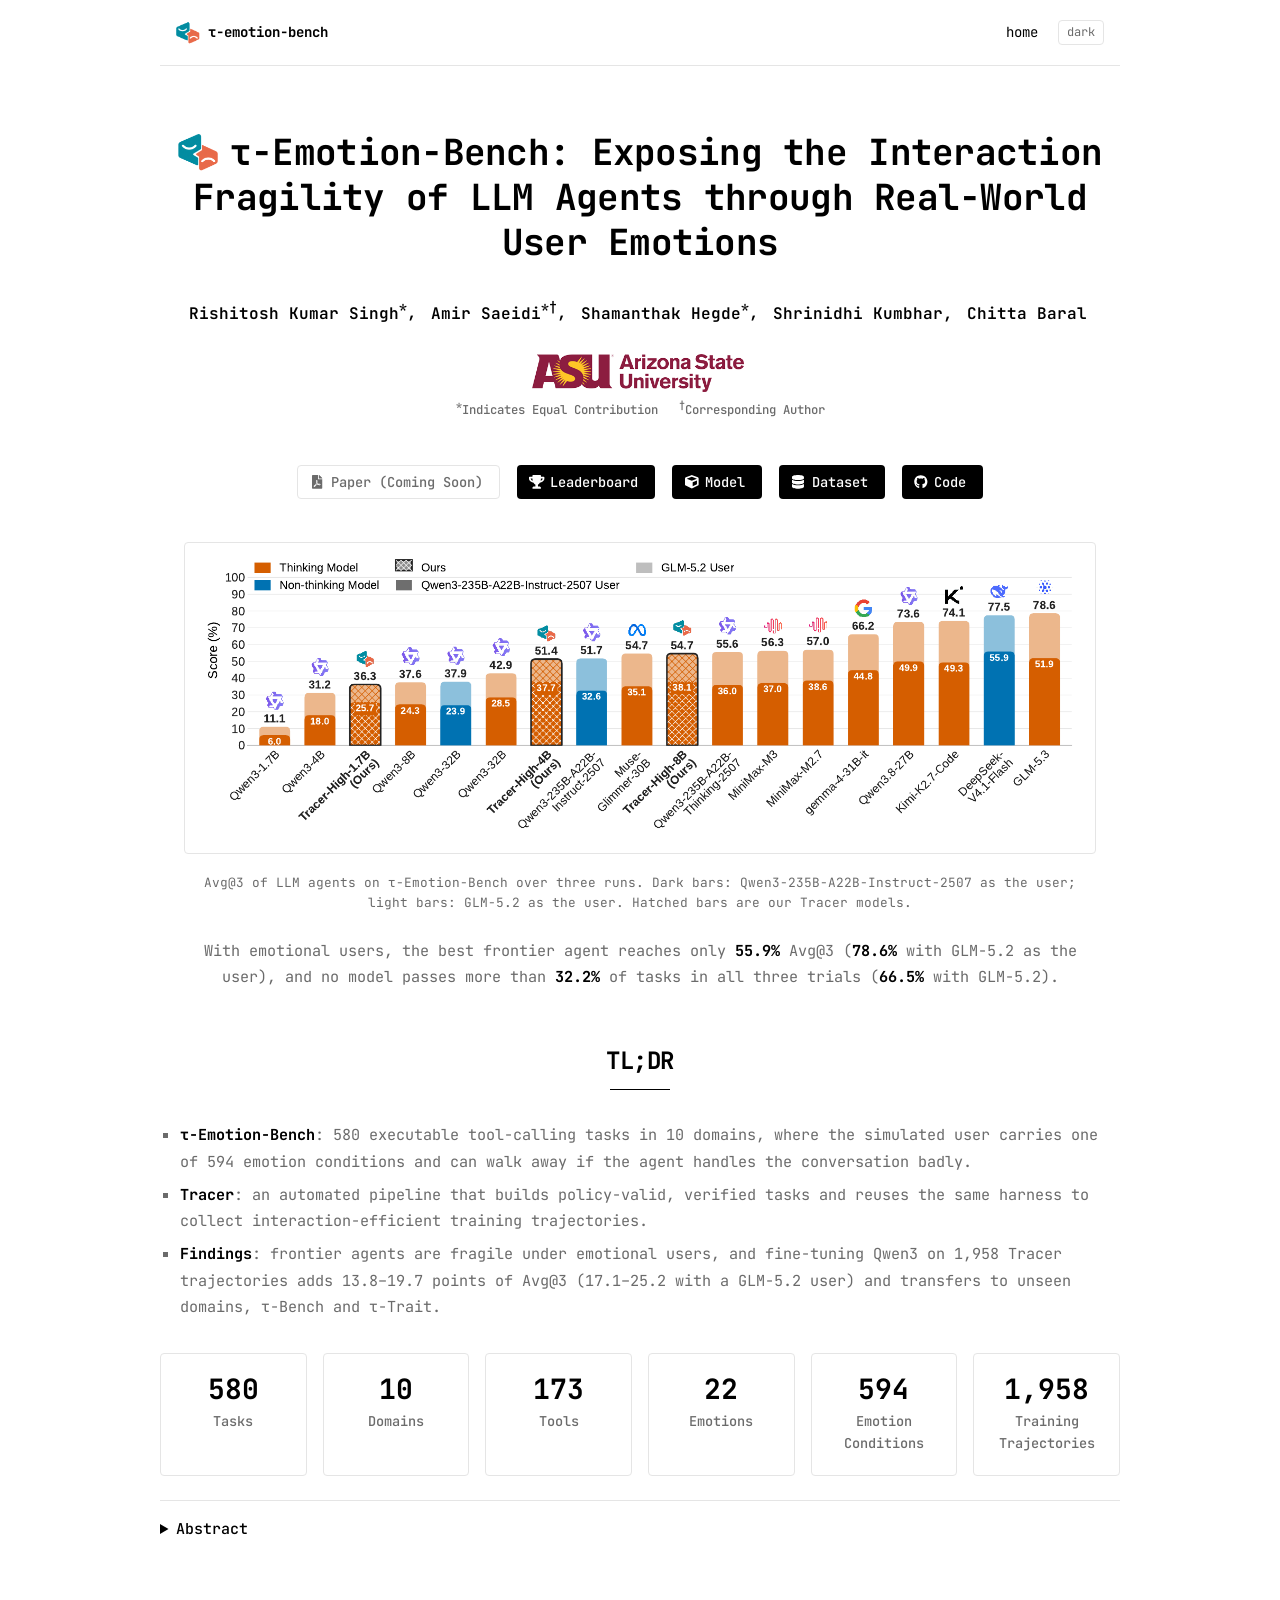
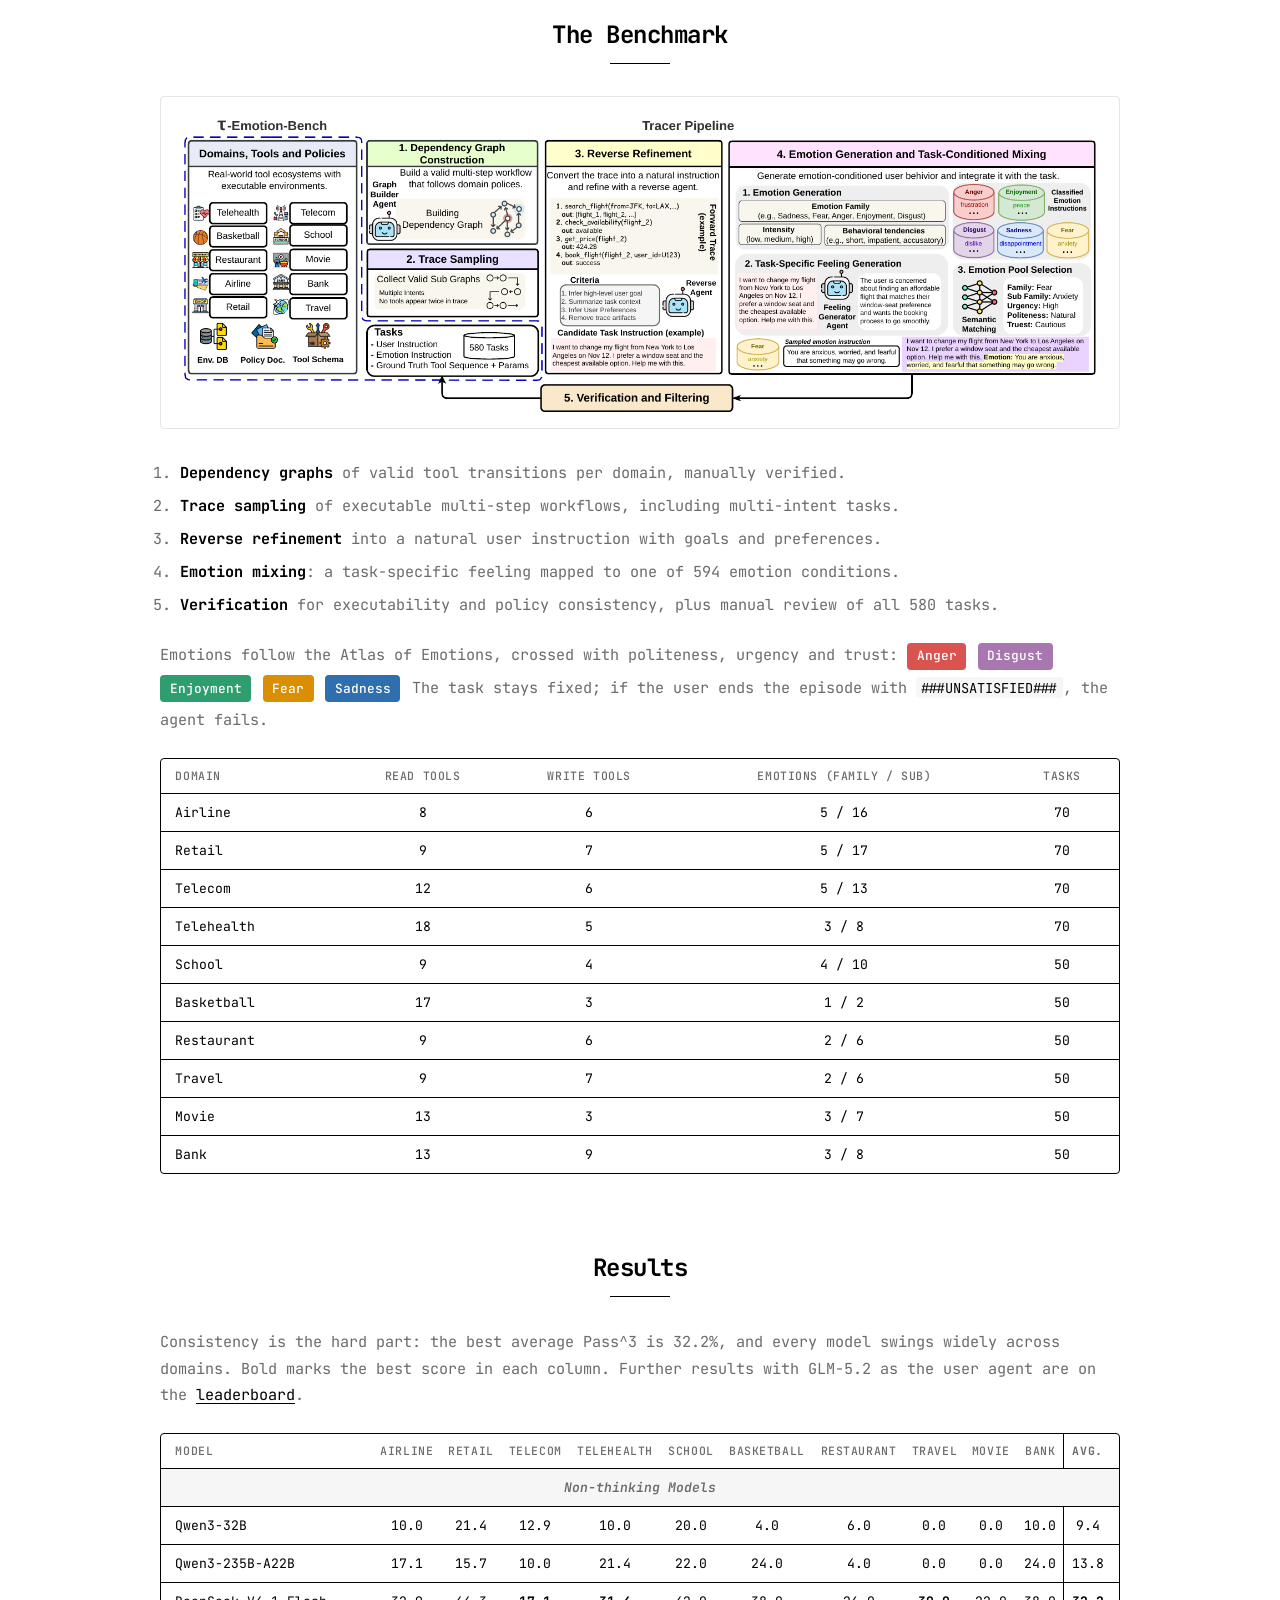
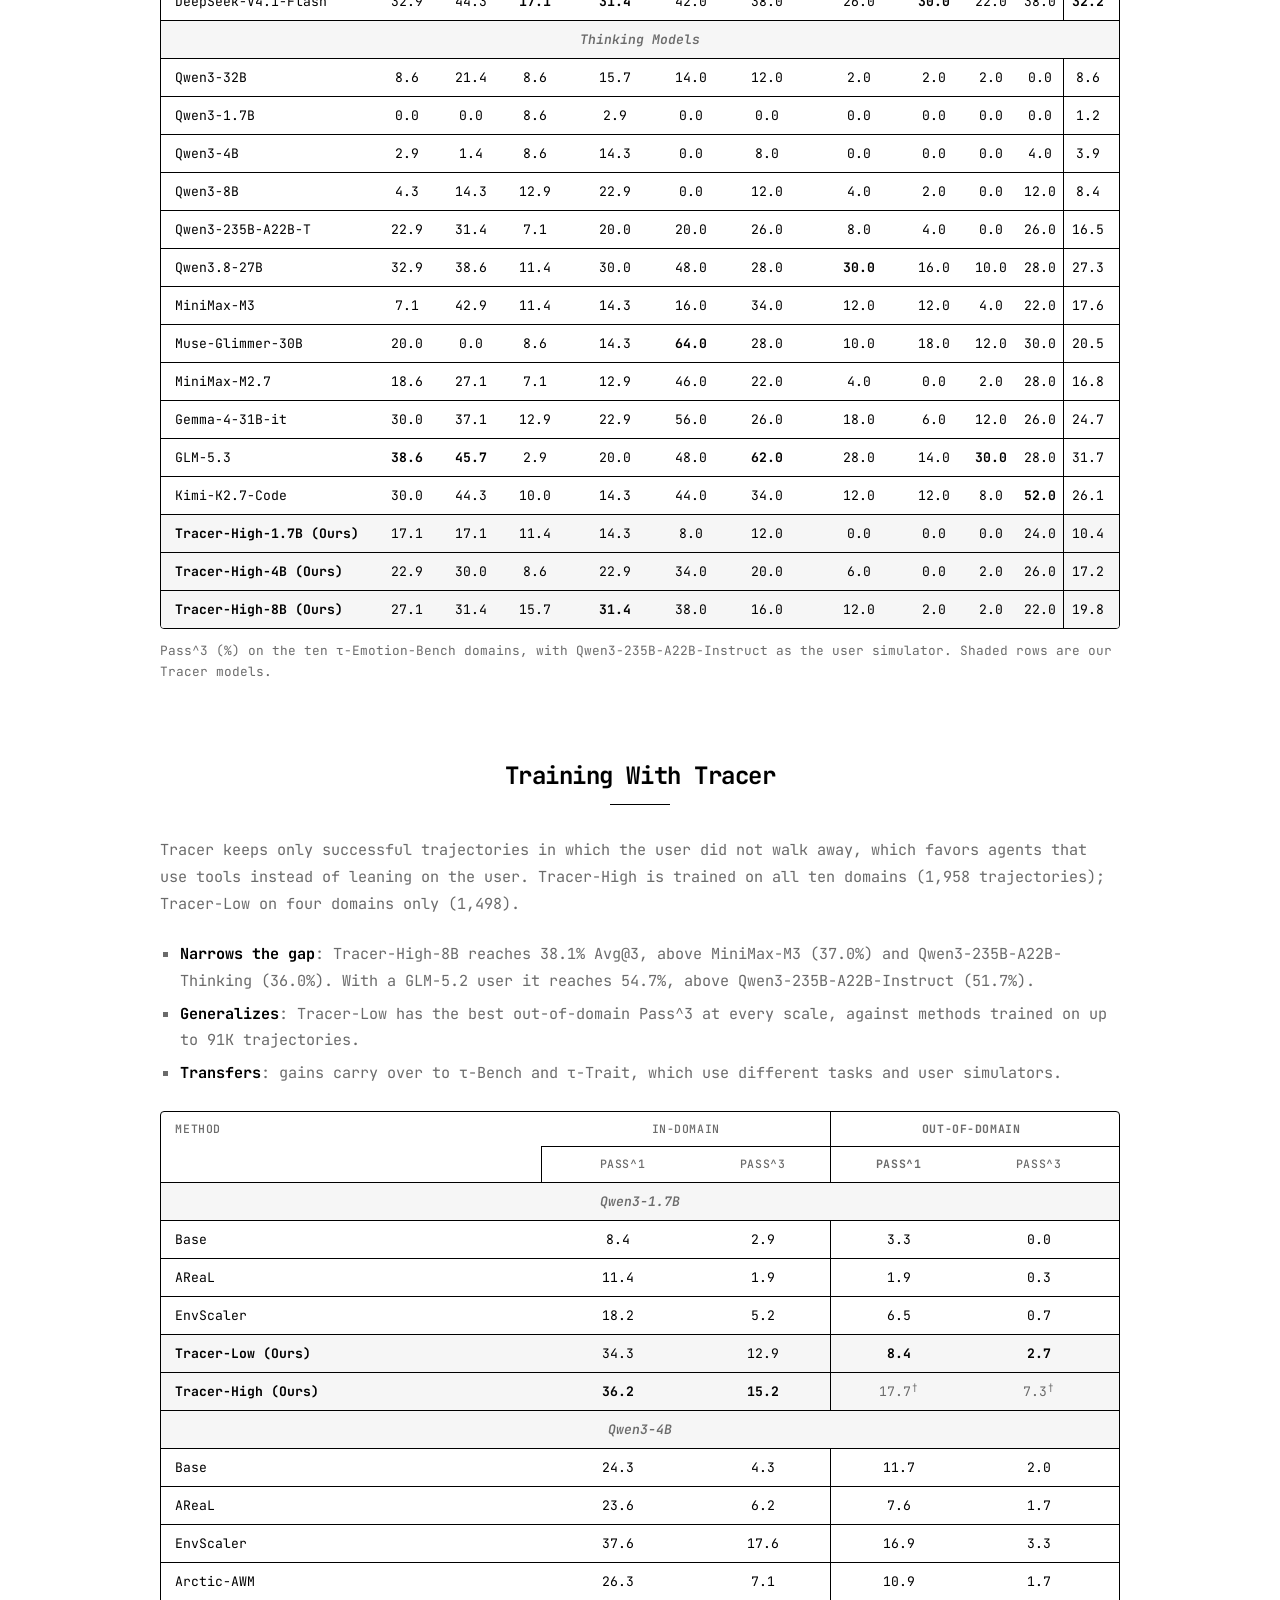
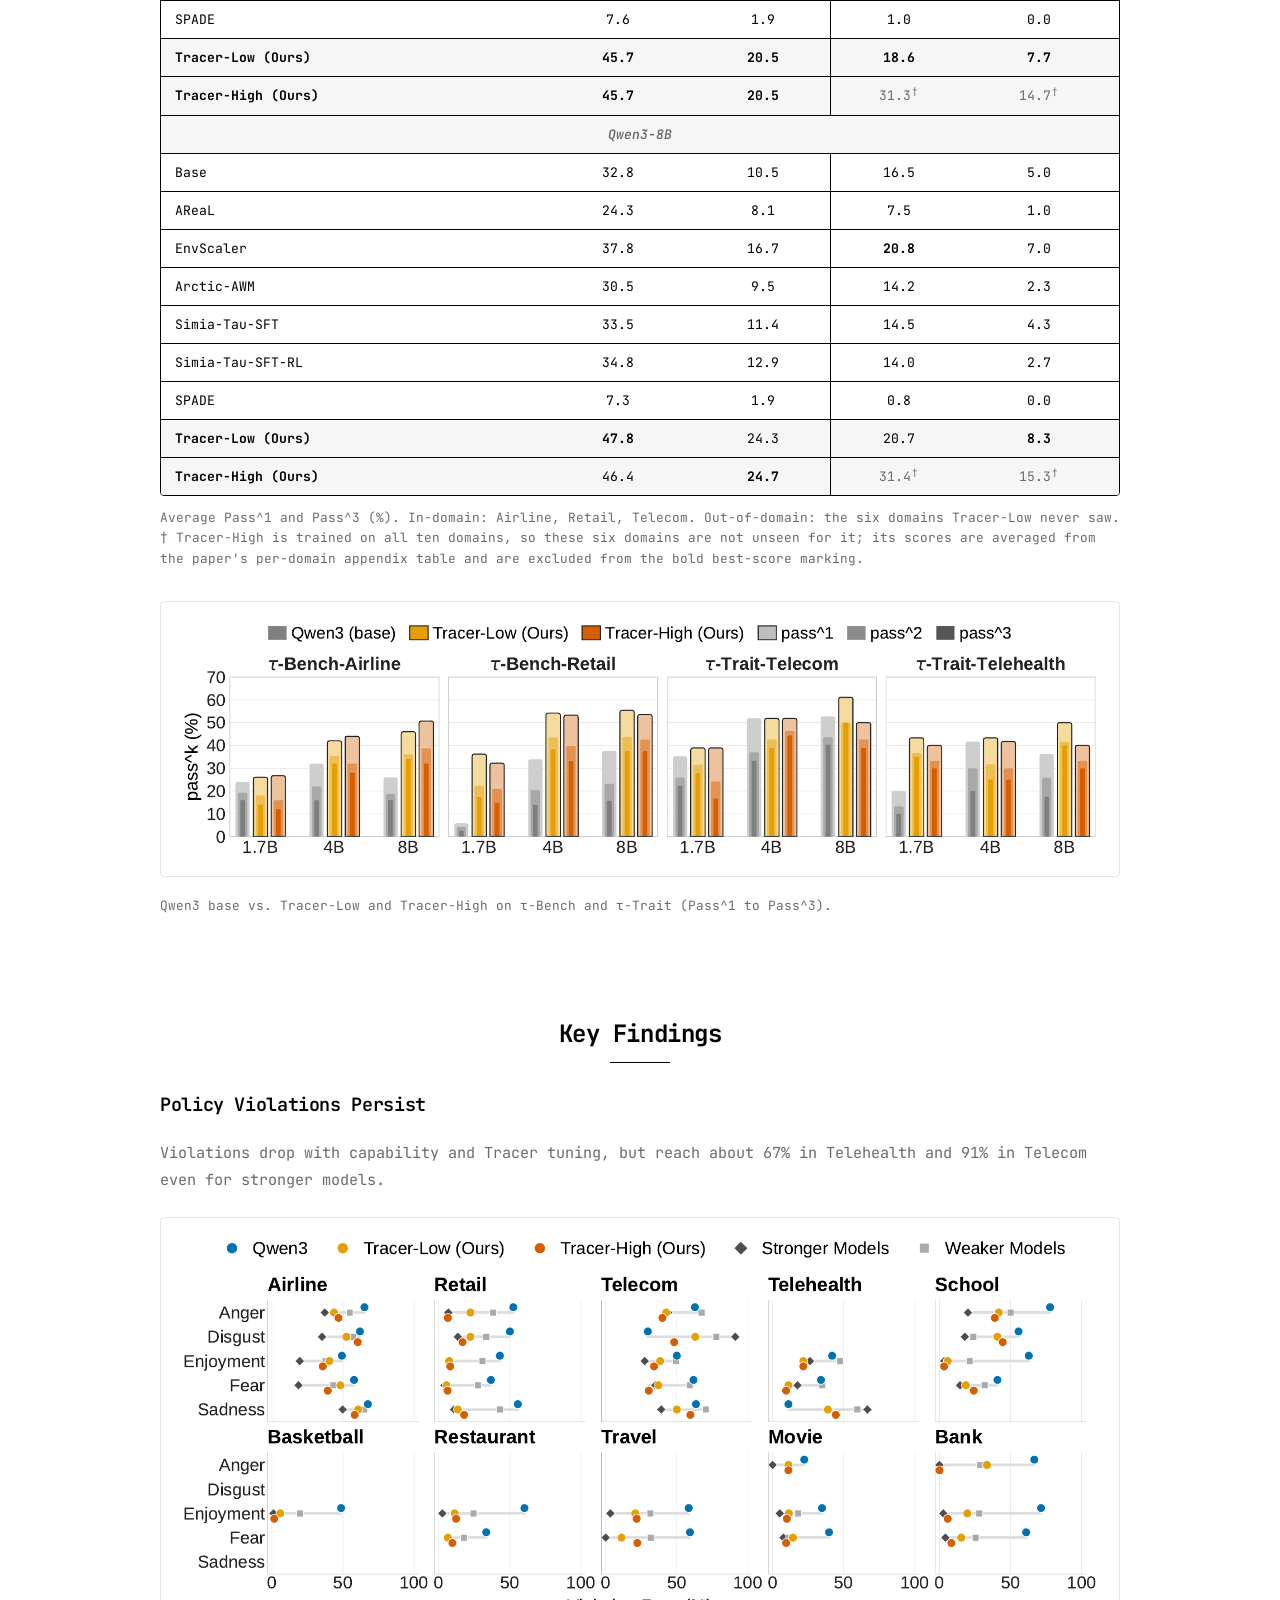
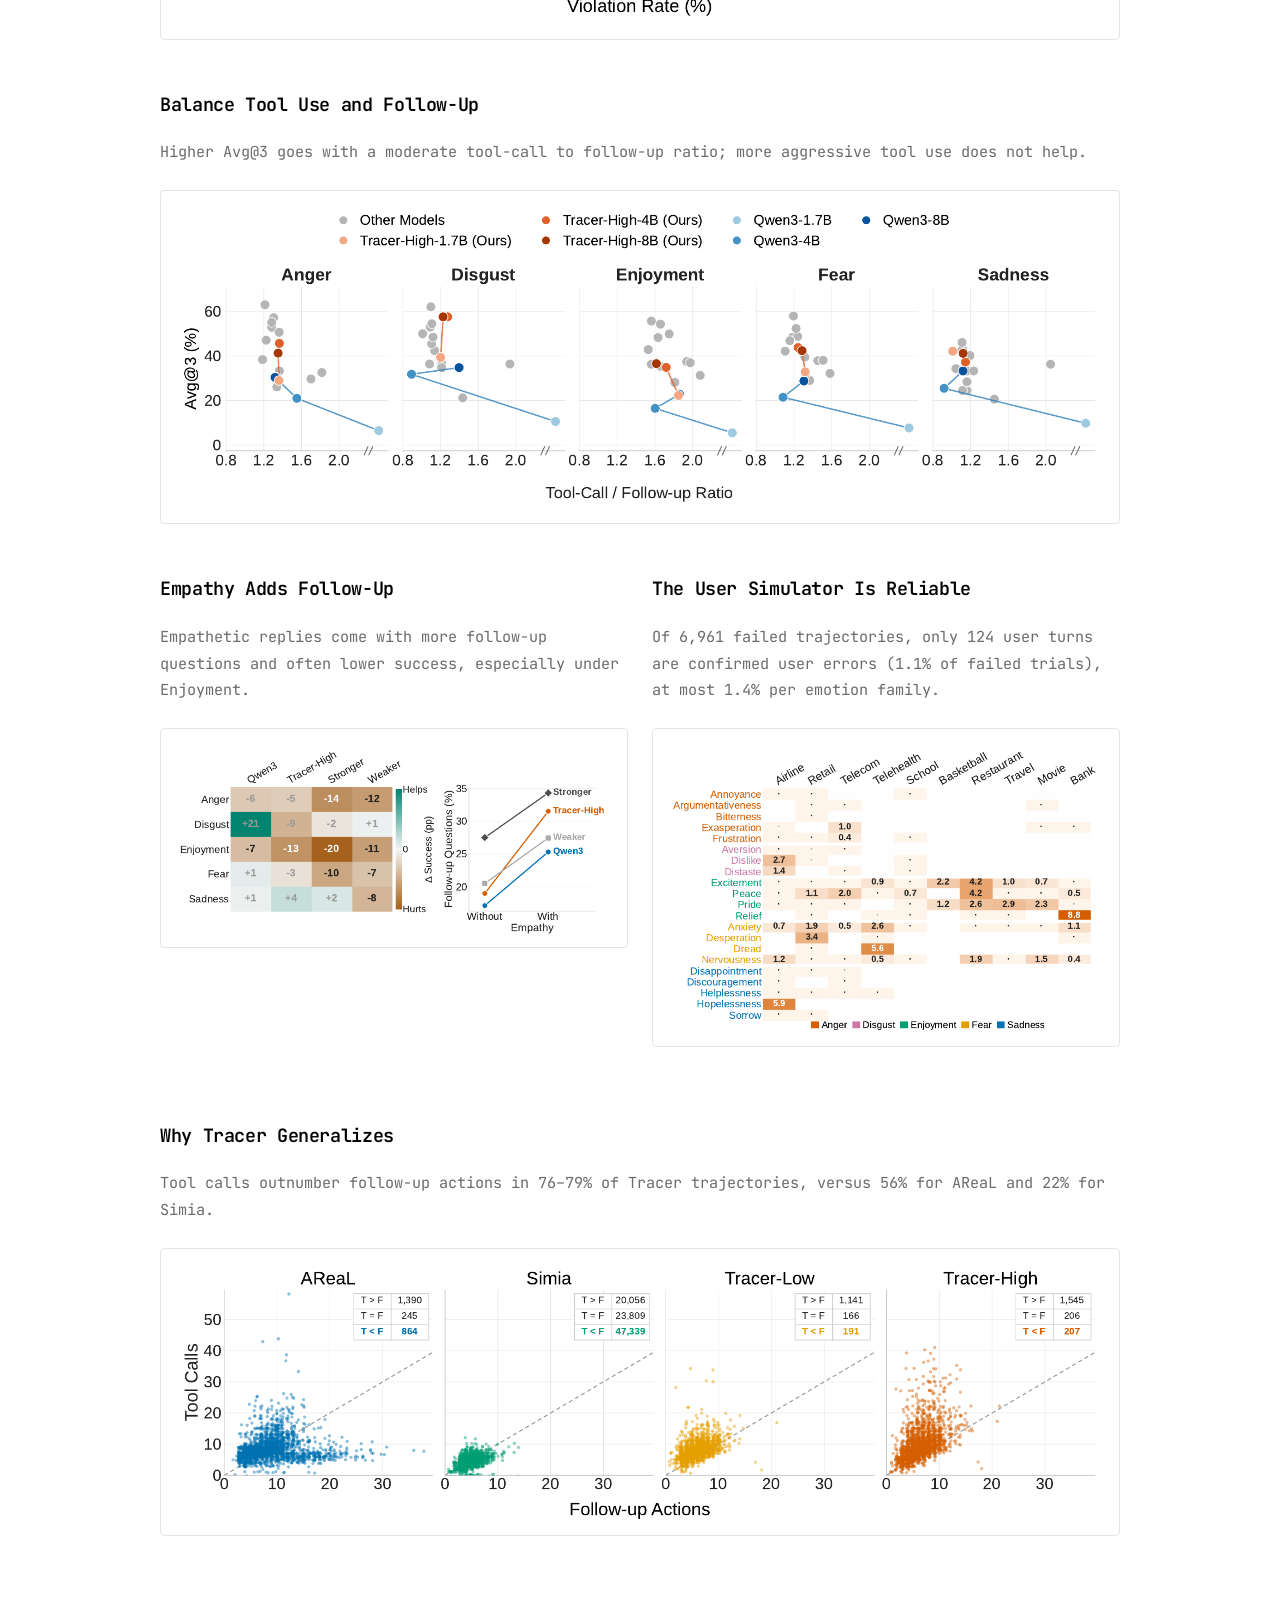
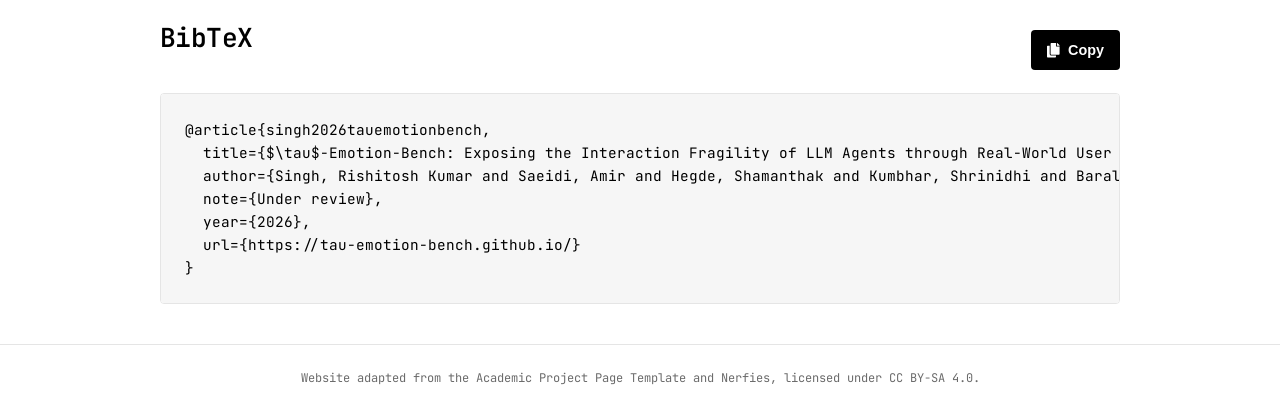
==== index.html @ 15d2aece "Add τ-Emotion-Bench project page and leaderboard Project page built from the Academic Project Page T" ====
<!DOCTYPE html>
<html lang="en">
<head>
  <meta charset="utf-8">
  <meta name="viewport" content="width=device-width, initial-scale=1">

  <!-- Primary Meta Tags -->
  <meta name="title" content="τ-Emotion-Bench: Exposing the Interaction Fragility of LLM Agents through Real-World User Emotions">
  <meta name="description" content="τ-Emotion-Bench evaluates tool-calling LLM agents under emotion-conditioned user interactions across ten domains, built with the scalable Tracer pipeline.">
  <meta name="keywords" content="τ-Emotion-Bench, tau-bench, LLM agents, tool calling, user simulation, emotion, benchmark, agent reliability, Tracer">
  <meta name="author" content="Rishitosh Kumar Singh, Amir Saeidi, Shamanthak Hegde, Shrinidhi Kumbhar, Chitta Baral">
  <meta name="robots" content="index, follow">
  <meta name="language" content="English">

  <!-- Open Graph / Facebook -->
  <meta property="og:type" content="article">
  <meta property="og:site_name" content="τ-Emotion-Bench">
  <meta property="og:title" content="τ-Emotion-Bench: Exposing the Interaction Fragility of LLM Agents through Real-World User Emotions">
  <meta property="og:description" content="A benchmark for tool-calling agents under emotion-conditioned user interactions across ten domains, built with the scalable Tracer pipeline.">
  <meta property="og:url" content="https://tau-emotion-bench.github.io/">
  <meta property="og:image" content="https://tau-emotion-bench.github.io/static/images/social_preview.png">
  <meta property="og:image:width" content="1200">
  <meta property="og:image:height" content="630">
  <meta property="og:image:alt" content="Avg@3 of LLM agents on τ-Emotion-Bench">

  <!-- Twitter -->
  <meta name="twitter:card" content="summary_large_image">
  <meta name="twitter:title" content="τ-Emotion-Bench: Exposing the Interaction Fragility of LLM Agents through Real-World User Emotions">
  <meta name="twitter:description" content="A benchmark for tool-calling agents under emotion-conditioned user interactions across ten domains, built with the scalable Tracer pipeline.">
  <meta name="twitter:image" content="https://tau-emotion-bench.github.io/static/images/social_preview.png">
  <meta name="twitter:image:alt" content="Avg@3 of LLM agents on τ-Emotion-Bench">

  <!-- Academic/Research Specific -->
  <!-- TODO: add citation_publication_date and citation_pdf_url once the paper is on arXiv -->
  <meta name="citation_title" content="τ-Emotion-Bench: Exposing the Interaction Fragility of LLM Agents through Real-World User Emotions">
  <meta name="citation_author" content="Singh, Rishitosh Kumar">
  <meta name="citation_author" content="Saeidi, Amir">
  <meta name="citation_author" content="Hegde, Shamanthak">
  <meta name="citation_author" content="Kumbhar, Shrinidhi">
  <meta name="citation_author" content="Baral, Chitta">

  <meta name="theme-color" content="#000000">
  <meta name="msapplication-TileColor" content="#000000">
  <meta name="apple-mobile-web-app-capable" content="yes">
  <meta name="apple-mobile-web-app-status-bar-style" content="default">

  <!-- Preconnect for performance -->
  <link rel="preconnect" href="https://fonts.googleapis.com">
  <link rel="preconnect" href="https://fonts.gstatic.com" crossorigin>

  <title>τ-Emotion-Bench: Exposing the Interaction Fragility of LLM Agents</title>

  <!-- Favicon and App Icons -->
  <link rel="icon" type="image/x-icon" href="static/images/favicon.ico">
  <link rel="icon" type="image/png" href="static/images/logo.png">
  <link rel="apple-touch-icon" href="static/images/apple-touch-icon.png">

  <!-- Critical CSS - Load synchronously -->
  <link rel="stylesheet" href="static/css/bulma.min.css">
  <script>
    // Apply a saved light/dark choice before first paint
    try {
      var savedTheme = localStorage.getItem('lb-theme');
      if (savedTheme === 'light' || savedTheme === 'dark') document.documentElement.dataset.theme = savedTheme;
    } catch (e) {}
  </script>
  <link rel="stylesheet" href="static/css/index.css">
  <link rel="stylesheet" href="static/css/site.css">
  <link rel="stylesheet" href="static/css/theme.css">

  <!-- Fonts - Optimized loading -->
  <link href="https://fonts.googleapis.com/css2?family=JetBrains+Mono:wght@400;500;700&display=swap" rel="stylesheet">

  <!-- Defer non-critical JavaScript -->
  <script defer src="static/js/fontawesome.all.min.js"></script>
  <script defer src="static/js/theme.js"></script>
  <script defer src="static/js/index.js"></script>

  <!-- Structured Data for Academic Papers -->
  <script type="application/ld+json">
  {
    "@context": "https://schema.org",
    "@type": "ScholarlyArticle",
    "headline": "τ-Emotion-Bench: Exposing the Interaction Fragility of LLM Agents through Real-World User Emotions",
    "description": "A benchmark for evaluating tool-calling agents under emotion-conditioned user interactions across ten domains, built with the scalable Tracer data-generation pipeline.",
    "author": [
      { "@type": "Person", "name": "Rishitosh Kumar Singh", "affiliation": { "@type": "Organization", "name": "Arizona State University" } },
      { "@type": "Person", "name": "Amir Saeidi", "affiliation": { "@type": "Organization", "name": "Arizona State University" } },
      { "@type": "Person", "name": "Shamanthak Hegde", "affiliation": { "@type": "Organization", "name": "Arizona State University" } },
      { "@type": "Person", "name": "Shrinidhi Kumbhar", "affiliation": { "@type": "Organization", "name": "Arizona State University" } },
      { "@type": "Person", "name": "Chitta Baral", "affiliation": { "@type": "Organization", "name": "Arizona State University" } }
    ],
    "url": "https://tau-emotion-bench.github.io/",
    "image": "https://tau-emotion-bench.github.io/static/images/social_preview.png",
    "keywords": ["LLM agents", "tool calling", "user simulation", "emotion", "benchmark", "agent reliability"],
    "isAccessibleForFree": true,
    "about": [
      { "@type": "Thing", "name": "LLM agents" },
      { "@type": "Thing", "name": "Tool-calling benchmarks" }
    ]
  }
  </script>
</head>
<body>


  <!-- Scroll to Top Button -->
  <button class="scroll-to-top" onclick="scrollToTop()" title="Scroll to top" aria-label="Scroll to top">
    <i class="fas fa-chevron-up"></i>
  </button>

  <header class="lb-nav">
    <a class="lb-brand" href="index.html"><img src="static/images/logo.png" alt="" width="24" height="24">τ-emotion-bench</a>
    <nav>
      <a href="index.html" aria-current="page">home</a>
      <button type="button" class="lb-theme" id="theme-toggle" aria-label="Switch between light and dark mode">dark</button>
    </nav>
  </header>

  <main id="main-content">
  <section class="hero">
    <div class="hero-body">
      <div class="container is-max-desktop">
        <div class="columns is-centered">
          <div class="column has-text-centered">
            <h1 class="title is-1 publication-title"><img class="publication-logo" src="static/images/logo.png" alt="τ-Emotion-Bench logo" width="96" height="96">τ-Emotion-Bench: Exposing the Interaction Fragility of LLM Agents through Real-World User Emotions</h1>
            <div class="is-size-5 publication-authors">
              <span class="author-block"><a href="https://rishitoshsingh.is-a.dev" target="_blank" rel="noopener">Rishitosh Kumar Singh</a><sup>*</sup>,</span>
              <span class="author-block"><a href="https://sahsaeedi.github.io/" target="_blank" rel="noopener">Amir Saeidi</a><sup>*†</sup>,</span>
              <span class="author-block"><a href="https://shamanthak-hegde.github.io/" target="_blank" rel="noopener">Shamanthak Hegde</a><sup>*</sup>,</span>
              <span class="author-block"><a href="https://scholar.google.com/citations?user=SB8HKjwAAAAJ&amp;hl=en" target="_blank" rel="noopener">Shrinidhi Kumbhar</a>,</span>
              <span class="author-block"><a href="https://chitta.orissalinks.com/www/" target="_blank" rel="noopener">Chitta Baral</a></span>
            </div>

            <div class="is-size-5 publication-authors">
              <span class="author-block"><img class="affiliation-logo" src="static/images/asu-logo.png" alt="Arizona State University" width="256" height="46"></span>
              <span class="eql-cntrb"><small><br><sup>*</sup>Indicates Equal Contribution &nbsp; <sup>†</sup>Corresponding Author</small></span>
            </div>

            <div class="column has-text-centered">
              <div class="publication-links">
                <!-- TODO: add the arXiv link once the paper is posted, and drop the is-static-soon class -->
                <span class="link-block">
                  <a class="external-link button is-normal is-rounded is-dark is-static-soon" aria-disabled="true" tabindex="-1">
                    <span class="icon">
                      <i class="fas fa-file-pdf"></i>
                    </span>
                    <span>Paper (Coming Soon)</span>
                  </a>
                </span>

                <span class="link-block">
                  <a href="leaderboard.html"
                  class="external-link button is-normal is-rounded is-dark">
                    <span class="icon">
                      <i class="fas fa-trophy"></i>
                    </span>
                    <span>Leaderboard</span>
                  </a>
                </span>

                <span class="link-block">
                  <a href="https://huggingface.co/tau-emotion-bench/models" target="_blank"
                  class="external-link button is-normal is-rounded is-dark">
                    <span class="icon">
                      <i class="fas fa-cube"></i>
                    </span>
                    <span>Model</span>
                  </a>
                </span>

                <span class="link-block">
                  <a href="https://huggingface.co/tau-emotion-bench/datasets" target="_blank"
                  class="external-link button is-normal is-rounded is-dark">
                    <span class="icon">
                      <i class="fas fa-database"></i>
                    </span>
                    <span>Dataset</span>
                  </a>
                </span>

                <span class="link-block">
                  <a href="https://github.com/sahsaeedi/tau-emotion-bench" target="_blank"
                  class="external-link button is-normal is-rounded is-dark">
                    <span class="icon">
                      <i class="fab fa-github"></i>
                    </span>
                    <span>Code</span>
                  </a>
                </span>
              </div>
            </div>
          </div>
        </div>
      </div>
    </div>
  </section>


<!-- Teaser: headline result -->
<section class="hero teaser">
  <div class="container is-max-desktop">
    <div class="hero-body">
      <figure class="paper-figure">
        <img src="static/images/overall_scores.png" alt="Bar chart of Avg@3 per model on τ-Emotion-Bench with two user simulators: under Qwen3-235B-A22B-Instruct-2507 the best is DeepSeek-V4.1-Flash at 55.9, under GLM-5.2 the best is GLM-5.3 at 78.6. Tracer models are hatched"/>
        <figcaption class="has-text-centered">Avg@3 of LLM agents on τ-Emotion-Bench over three runs. Dark bars: Qwen3-235B-A22B-Instruct-2507 as the user; light bars: GLM-5.2 as the user. Hatched bars are our Tracer models.</figcaption>
      </figure>
      <h2 class="subtitle has-text-centered">
        With emotional users, the best frontier agent reaches only <b>55.9%</b> Avg@3 (<b>78.6%</b> with GLM-5.2 as the user), and no model passes more than <b>32.2%</b> of tasks in all three trials (<b>66.5%</b> with GLM-5.2).
      </h2>
    </div>
  </div>
</section>
<!-- End teaser -->

<!-- TL;DR -->
<section class="section">
  <div class="container is-max-desktop">
    <h2 class="title is-3 has-text-centered">TL;DR</h2>
    <ul class="tldr">
      <li><b>τ-Emotion-Bench</b>: 580 executable tool-calling tasks in 10 domains, where the simulated user carries one of 594 emotion conditions and can walk away if the agent handles the conversation badly.</li>
      <li><b>Tracer</b>: an automated pipeline that builds policy-valid, verified tasks and reuses the same harness to collect interaction-efficient training trajectories.</li>
      <li><b>Findings</b>: frontier agents are fragile under emotional users, and fine-tuning Qwen3 on 1,958 Tracer trajectories adds 13.8–19.7 points of Avg@3 (17.1–25.2 with a GLM-5.2 user) and transfers to unseen domains, τ-Bench and τ-Trait.</li>
    </ul>
    <div class="stat-grid">
      <div class="stat-tile"><span class="stat-value">580</span><span class="stat-label">Tasks</span></div>
      <div class="stat-tile"><span class="stat-value">10</span><span class="stat-label">Domains</span></div>
      <div class="stat-tile"><span class="stat-value">173</span><span class="stat-label">Tools</span></div>
      <div class="stat-tile"><span class="stat-value">22</span><span class="stat-label">Emotions</span></div>
      <div class="stat-tile"><span class="stat-value">594</span><span class="stat-label">Emotion Conditions</span></div>
      <div class="stat-tile"><span class="stat-value">1,958</span><span class="stat-label">Training Trajectories</span></div>
    </div>
    <details class="abstract-details">
      <summary>Abstract</summary>
      <p class="abstract-text">
        In long-horizon tool-calling tasks, LLM agents can fail not only because of tool-use errors, but also because of ineffective interaction with users. Yet existing benchmarks largely assume cooperative and behaviorally stable users, leaving the effect of emotional variation on agent reliability underexplored. We introduce <b>τ-Emotion-Bench</b>, a benchmark for evaluating tool-calling agents under emotion-conditioned user interactions across ten domains. To construct the benchmark at scale, we introduce <b>Tracer</b>, a scalable agentic data-generation pipeline that constructs policy-valid tool workflows, grounds them into executable tasks, incorporates user preferences and task-specific emotional context, and verifies task validity against the environment. The resulting tasks are mapped to a structured emotion space and paired with emotion-conditioned user simulators, enabling controlled evaluation while preserving the underlying task semantics. Experiments show that frontier models remain unreliable under these interactions, with substantial variation in task success and consistency across user conditions. Beyond evaluation, we use Tracer-generated data to fine-tune models across scales, resulting in consistent improvements on τ-Emotion-Bench and strong generalization to unseen domains, external benchmarks, and different user simulators. Overall, τ-Emotion-Bench and Tracer provide a scalable framework for evaluating agent reliability under diverse user behaviors and improving tool-calling agents through transferable supervision.
      </p>
    </details>
  </div>
</section>
<!-- End TL;DR -->

<!-- Benchmark -->
<section class="section">
  <div class="container is-max-desktop">
    <h2 class="title is-3 has-text-centered">The Benchmark</h2>
    <figure class="paper-figure">
      <img src="static/images/tracer_pipeline.png" alt="Overview of τ-Emotion-Bench and the Tracer pipeline: dependency graph construction, trace sampling, reverse refinement, emotion generation and task-conditioned mixing, verification and filtering" loading="lazy"/>
    </figure>
    <ol class="stage-list">
      <li><b>Dependency graphs</b> of valid tool transitions per domain, manually verified.</li>
      <li><b>Trace sampling</b> of executable multi-step workflows, including multi-intent tasks.</li>
      <li><b>Reverse refinement</b> into a natural user instruction with goals and preferences.</li>
      <li><b>Emotion mixing</b>: a task-specific feeling mapped to one of 594 emotion conditions.</li>
      <li><b>Verification</b> for executability and policy consistency, plus manual review of all 580 tasks.</li>
    </ol>
    <p class="section-lead">
      Emotions follow the Atlas of Emotions, crossed with politeness, urgency and trust:
      <span class="emotion-chip" style="background:#d9534f;">Anger</span>
      <span class="emotion-chip" style="background:#a877b0;">Disgust</span>
      <span class="emotion-chip" style="background:#2f9e6e;">Enjoyment</span>
      <span class="emotion-chip" style="background:#d98e04;">Fear</span>
      <span class="emotion-chip" style="background:#2f6fb0;">Sadness</span>
      The task stays fixed; if the user ends the episode with <code>###UNSATISFIED###</code>, the agent fails.
    </p>
    <div class="table-wrap">
      <table class="results-table">
        <thead>
          <tr><th>Domain</th><th>Read Tools</th><th>Write Tools</th><th>Emotions (Family / Sub)</th><th>Tasks</th></tr>
        </thead>
        <tbody>
          <tr><td>Airline</td><td>8</td><td>6</td><td>5 / 16</td><td>70</td></tr>
          <tr><td>Retail</td><td>9</td><td>7</td><td>5 / 17</td><td>70</td></tr>
          <tr><td>Telecom</td><td>12</td><td>6</td><td>5 / 13</td><td>70</td></tr>
          <tr><td>Telehealth</td><td>18</td><td>5</td><td>3 / 8</td><td>70</td></tr>
          <tr><td>School</td><td>9</td><td>4</td><td>4 / 10</td><td>50</td></tr>
          <tr><td>Basketball</td><td>17</td><td>3</td><td>1 / 2</td><td>50</td></tr>
          <tr><td>Restaurant</td><td>9</td><td>6</td><td>2 / 6</td><td>50</td></tr>
          <tr><td>Travel</td><td>9</td><td>7</td><td>2 / 6</td><td>50</td></tr>
          <tr><td>Movie</td><td>13</td><td>3</td><td>3 / 7</td><td>50</td></tr>
          <tr><td>Bank</td><td>13</td><td>9</td><td>3 / 8</td><td>50</td></tr>
        </tbody>
      </table>
    </div>
  </div>
</section>
<!-- End benchmark -->

<!-- Results -->
<section class="section" id="results">
  <div class="container is-max-desktop">
    <h2 class="title is-3 has-text-centered">Results</h2>
    <p class="section-lead">
      Consistency is the hard part: the best average Pass^3 is 32.2%, and every model swings widely across domains. Bold marks the best score in each column. Further results with GLM-5.2 as the user agent are on the <a href="leaderboard.html">leaderboard</a>.
    </p>
    <div class="table-wrap">
      <table class="results-table">
        <thead>
          <tr>
            <th>Model</th>
            <th>Airline</th><th>Retail</th><th>Telecom</th><th>Telehealth</th><th>School</th>
            <th>Basketball</th><th>Restaurant</th><th>Travel</th><th>Movie</th><th>Bank</th>
            <th class="avg">Avg.</th>
          </tr>
        </thead>
        <tbody>
          <tr class="group-row"><td colspan="12">Non-thinking Models</td></tr>
          <tr><td>Qwen3-32B</td><td>10.0</td><td>21.4</td><td>12.9</td><td>10.0</td><td>20.0</td><td>4.0</td><td>6.0</td><td>0.0</td><td>0.0</td><td>10.0</td><td class="avg">9.4</td></tr>
          <tr><td>Qwen3-235B-A22B</td><td>17.1</td><td>15.7</td><td>10.0</td><td>21.4</td><td>22.0</td><td>24.0</td><td>4.0</td><td>0.0</td><td>0.0</td><td>24.0</td><td class="avg">13.8</td></tr>
          <tr><td>DeepSeek-V4.1-Flash</td><td>32.9</td><td>44.3</td><td><b>17.1</b></td><td><b>31.4</b></td><td>42.0</td><td>38.0</td><td>26.0</td><td><b>30.0</b></td><td>22.0</td><td>38.0</td><td class="avg"><b>32.2</b></td></tr>
          <tr class="group-row"><td colspan="12">Thinking Models</td></tr>
          <tr><td>Qwen3-32B</td><td>8.6</td><td>21.4</td><td>8.6</td><td>15.7</td><td>14.0</td><td>12.0</td><td>2.0</td><td>2.0</td><td>2.0</td><td>0.0</td><td class="avg">8.6</td></tr>
          <tr><td>Qwen3-1.7B</td><td>0.0</td><td>0.0</td><td>8.6</td><td>2.9</td><td>0.0</td><td>0.0</td><td>0.0</td><td>0.0</td><td>0.0</td><td>0.0</td><td class="avg">1.2</td></tr>
          <tr><td>Qwen3-4B</td><td>2.9</td><td>1.4</td><td>8.6</td><td>14.3</td><td>0.0</td><td>8.0</td><td>0.0</td><td>0.0</td><td>0.0</td><td>4.0</td><td class="avg">3.9</td></tr>
          <tr><td>Qwen3-8B</td><td>4.3</td><td>14.3</td><td>12.9</td><td>22.9</td><td>0.0</td><td>12.0</td><td>4.0</td><td>2.0</td><td>0.0</td><td>12.0</td><td class="avg">8.4</td></tr>
          <tr><td>Qwen3-235B-A22B-T</td><td>22.9</td><td>31.4</td><td>7.1</td><td>20.0</td><td>20.0</td><td>26.0</td><td>8.0</td><td>4.0</td><td>0.0</td><td>26.0</td><td class="avg">16.5</td></tr>
          <tr><td>Qwen3.8-27B</td><td>32.9</td><td>38.6</td><td>11.4</td><td>30.0</td><td>48.0</td><td>28.0</td><td><b>30.0</b></td><td>16.0</td><td>10.0</td><td>28.0</td><td class="avg">27.3</td></tr>
          <tr><td>MiniMax-M3</td><td>7.1</td><td>42.9</td><td>11.4</td><td>14.3</td><td>16.0</td><td>34.0</td><td>12.0</td><td>12.0</td><td>4.0</td><td>22.0</td><td class="avg">17.6</td></tr>
          <tr><td>Muse-Glimmer-30B</td><td>20.0</td><td>0.0</td><td>8.6</td><td>14.3</td><td><b>64.0</b></td><td>28.0</td><td>10.0</td><td>18.0</td><td>12.0</td><td>30.0</td><td class="avg">20.5</td></tr>
          <tr><td>MiniMax-M2.7</td><td>18.6</td><td>27.1</td><td>7.1</td><td>12.9</td><td>46.0</td><td>22.0</td><td>4.0</td><td>0.0</td><td>2.0</td><td>28.0</td><td class="avg">16.8</td></tr>
          <tr><td>Gemma-4-31B-it</td><td>30.0</td><td>37.1</td><td>12.9</td><td>22.9</td><td>56.0</td><td>26.0</td><td>18.0</td><td>6.0</td><td>12.0</td><td>26.0</td><td class="avg">24.7</td></tr>
          <tr><td>GLM-5.3</td><td><b>38.6</b></td><td><b>45.7</b></td><td>2.9</td><td>20.0</td><td>48.0</td><td><b>62.0</b></td><td>28.0</td><td>14.0</td><td><b>30.0</b></td><td>28.0</td><td class="avg">31.7</td></tr>
          <tr><td>Kimi-K2.7-Code</td><td>30.0</td><td>44.3</td><td>10.0</td><td>14.3</td><td>44.0</td><td>34.0</td><td>12.0</td><td>12.0</td><td>8.0</td><td><b>52.0</b></td><td class="avg">26.1</td></tr>
          <tr class="ours"><td>Tracer-High-1.7B (Ours)</td><td>17.1</td><td>17.1</td><td>11.4</td><td>14.3</td><td>8.0</td><td>12.0</td><td>0.0</td><td>0.0</td><td>0.0</td><td>24.0</td><td class="avg">10.4</td></tr>
          <tr class="ours"><td>Tracer-High-4B (Ours)</td><td>22.9</td><td>30.0</td><td>8.6</td><td>22.9</td><td>34.0</td><td>20.0</td><td>6.0</td><td>0.0</td><td>2.0</td><td>26.0</td><td class="avg">17.2</td></tr>
          <tr class="ours"><td>Tracer-High-8B (Ours)</td><td>27.1</td><td>31.4</td><td>15.7</td><td><b>31.4</b></td><td>38.0</td><td>16.0</td><td>12.0</td><td>2.0</td><td>2.0</td><td>22.0</td><td class="avg">19.8</td></tr>
        </tbody>
      </table>
    </div>
    <p class="table-note">Pass^3 (%) on the ten τ-Emotion-Bench domains, with Qwen3-235B-A22B-Instruct as the user simulator. Shaded rows are our Tracer models.</p>
  </div>
</section>
<!-- End results -->

<!-- Tracer -->
<section class="section">
  <div class="container is-max-desktop">
    <h2 class="title is-3 has-text-centered">Training With Tracer</h2>
    <p class="section-lead">
      Tracer keeps only successful trajectories in which the user did not walk away, which favors agents that use tools instead of leaning on the user. Tracer-High is trained on all ten domains (1,958 trajectories); Tracer-Low on four domains only (1,498).
    </p>
    <ul class="tldr">
      <li><b>Narrows the gap</b>: Tracer-High-8B reaches 38.1% Avg@3, above MiniMax-M3 (37.0%) and Qwen3-235B-A22B-Thinking (36.0%). With a GLM-5.2 user it reaches 54.7%, above Qwen3-235B-A22B-Instruct (51.7%).</li>
      <li><b>Generalizes</b>: Tracer-Low has the best out-of-domain Pass^3 at every scale, against methods trained on up to 91K trajectories.</li>
      <li><b>Transfers</b>: gains carry over to τ-Bench and τ-Trait, which use different tasks and user simulators.</li>
    </ul>
    <div class="table-wrap">
      <table class="results-table ood-table">
        <thead>
          <tr>
            <th rowspan="2">Method</th>
            <th colspan="2">In-Domain</th>
            <th colspan="2" class="avg">Out-of-Domain</th>
          </tr>
          <tr><th>Pass^1</th><th>Pass^3</th><th class="avg">Pass^1</th><th>Pass^3</th></tr>
        </thead>
        <tbody>
          <tr class="group-row"><td colspan="5">Qwen3-1.7B</td></tr>
          <tr><td>Base</td><td>8.4</td><td>2.9</td><td class="avg">3.3</td><td>0.0</td></tr>
          <tr><td>AReaL</td><td>11.4</td><td>1.9</td><td class="avg">1.9</td><td>0.3</td></tr>
          <tr><td>EnvScaler</td><td>18.2</td><td>5.2</td><td class="avg">6.5</td><td>0.7</td></tr>
          <tr class="ours"><td>Tracer-Low (Ours)</td><td>34.3</td><td>12.9</td><td class="avg"><b>8.4</b></td><td><b>2.7</b></td></tr>
          <tr class="ours"><td>Tracer-High (Ours)</td><td><b>36.2</b></td><td><b>15.2</b></td><td class="avg seen">17.7<sup>†</sup></td><td class="seen">7.3<sup>†</sup></td></tr>
          <tr class="group-row"><td colspan="5">Qwen3-4B</td></tr>
          <tr><td>Base</td><td>24.3</td><td>4.3</td><td class="avg">11.7</td><td>2.0</td></tr>
          <tr><td>AReaL</td><td>23.6</td><td>6.2</td><td class="avg">7.6</td><td>1.7</td></tr>
          <tr><td>EnvScaler</td><td>37.6</td><td>17.6</td><td class="avg">16.9</td><td>3.3</td></tr>
          <tr><td>Arctic-AWM</td><td>26.3</td><td>7.1</td><td class="avg">10.9</td><td>1.7</td></tr>
          <tr><td>SPADE</td><td>7.6</td><td>1.9</td><td class="avg">1.0</td><td>0.0</td></tr>
          <tr class="ours"><td>Tracer-Low (Ours)</td><td><b>45.7</b></td><td><b>20.5</b></td><td class="avg"><b>18.6</b></td><td><b>7.7</b></td></tr>
          <tr class="ours"><td>Tracer-High (Ours)</td><td><b>45.7</b></td><td><b>20.5</b></td><td class="avg seen">31.3<sup>†</sup></td><td class="seen">14.7<sup>†</sup></td></tr>
          <tr class="group-row"><td colspan="5">Qwen3-8B</td></tr>
          <tr><td>Base</td><td>32.8</td><td>10.5</td><td class="avg">16.5</td><td>5.0</td></tr>
          <tr><td>AReaL</td><td>24.3</td><td>8.1</td><td class="avg">7.5</td><td>1.0</td></tr>
          <tr><td>EnvScaler</td><td>37.8</td><td>16.7</td><td class="avg"><b>20.8</b></td><td>7.0</td></tr>
          <tr><td>Arctic-AWM</td><td>30.5</td><td>9.5</td><td class="avg">14.2</td><td>2.3</td></tr>
          <tr><td>Simia-Tau-SFT</td><td>33.5</td><td>11.4</td><td class="avg">14.5</td><td>4.3</td></tr>
          <tr><td>Simia-Tau-SFT-RL</td><td>34.8</td><td>12.9</td><td class="avg">14.0</td><td>2.7</td></tr>
          <tr><td>SPADE</td><td>7.3</td><td>1.9</td><td class="avg">0.8</td><td>0.0</td></tr>
          <tr class="ours"><td>Tracer-Low (Ours)</td><td><b>47.8</b></td><td>24.3</td><td class="avg">20.7</td><td><b>8.3</b></td></tr>
          <tr class="ours"><td>Tracer-High (Ours)</td><td>46.4</td><td><b>24.7</b></td><td class="avg seen">31.4<sup>†</sup></td><td class="seen">15.3<sup>†</sup></td></tr>
        </tbody>
      </table>
    </div>
    <p class="table-note">Average Pass^1 and Pass^3 (%). In-domain: Airline, Retail, Telecom. Out-of-domain: the six domains Tracer-Low never saw. † Tracer-High is trained on all ten domains, so these six domains are not unseen for it; its scores are averaged from the paper's per-domain appendix table and are excluded from the bold best-score marking.</p>
    <figure class="paper-figure" style="margin-top: 2rem;">
      <img src="static/images/tau_bench.png" alt="Grouped bars of pass^1, pass^2 and pass^3 for Qwen3 base, Tracer-Low and Tracer-High at 1.7B, 4B and 8B on τ-Bench Airline, τ-Bench Retail, τ-Trait Telecom and τ-Trait Telehealth" loading="lazy"/>
      <figcaption>Qwen3 base vs. Tracer-Low and Tracer-High on τ-Bench and τ-Trait (Pass^1 to Pass^3).</figcaption>
    </figure>
  </div>
</section>
<!-- End Tracer -->

<!-- Findings -->
<section class="section">
  <div class="container is-max-desktop">
    <h2 class="title is-3 has-text-centered">Key Findings</h2>

    <div class="finding-block">
      <h3 class="title is-4">Policy Violations Persist</h3>
      <p class="section-lead">Violations drop with capability and Tracer tuning, but reach about 67% in Telehealth and 91% in Telecom even for stronger models.</p>
      <figure class="paper-figure">
        <img src="static/images/policy_violation.png" alt="Dot plots of policy violation rate per emotion family in each domain, for Qwen3, Tracer-Low, Tracer-High, stronger models and weaker models" loading="lazy"/>
      </figure>
    </div>

    <div class="finding-block">
      <h3 class="title is-4">Balance Tool Use and Follow-Up</h3>
      <p class="section-lead">Higher Avg@3 goes with a moderate tool-call to follow-up ratio; more aggressive tool use does not help.</p>
      <figure class="paper-figure">
        <img src="static/images/tool_followup.png" alt="Five scatter panels, one per emotion family, of Avg@3 against the tool-call to follow-up ratio" loading="lazy"/>
      </figure>
    </div>

    <div class="columns">
      <div class="column is-half finding-block">
        <h3 class="title is-4">Empathy Adds Follow-Up</h3>
        <p class="section-lead">Empathetic replies come with more follow-up questions and often lower success, especially under Enjoyment.</p>
        <figure class="paper-figure">
          <img src="static/images/empathy.png" alt="Heatmap of change in success with empathy by emotion and model group, and share of follow-up questions with and without empathy" loading="lazy"/>
        </figure>
      </div>
      <div class="column is-half finding-block">
        <h3 class="title is-4">The User Simulator Is Reliable</h3>
        <p class="section-lead">Of 6,961 failed trajectories, only 124 user turns are confirmed user errors (1.1% of failed trials), at most 1.4% per emotion family.</p>
        <figure class="paper-figure">
          <img src="static/images/hallucination.png" alt="Heatmap of user hallucination rates by sub-emotion and domain, mostly empty" loading="lazy"/>
        </figure>
      </div>
    </div>

    <div class="finding-block" style="margin-bottom: 0;">
      <h3 class="title is-4">Why Tracer Generalizes</h3>
      <p class="section-lead">Tool calls outnumber follow-up actions in 76–79% of Tracer trajectories, versus 56% for AReaL and 22% for Simia.</p>
      <figure class="paper-figure">
        <img src="static/images/training_patterns.png" alt="Scatter plots of tool calls against follow-up actions in AReaL, Simia, Tracer-Low and Tracer-High training trajectories" loading="lazy"/>
      </figure>
    </div>
  </div>
</section>
<!-- End findings -->


<!--BibTex citation -->
  <section class="section" id="BibTeX">
    <div class="container is-max-desktop content">
      <div class="bibtex-header">
        <h2 class="title">BibTeX</h2>
        <button class="copy-bibtex-btn" onclick="copyBibTeX()" title="Copy BibTeX to clipboard">
          <i class="fas fa-copy"></i>
          <span class="copy-text">Copy</span>
        </button>
      </div>
      <!-- TODO: add the arXiv eprint once the paper is posted -->
      <pre id="bibtex-code"><code>@article{singh2026tauemotionbench,
  title={$\tau$-Emotion-Bench: Exposing the Interaction Fragility of LLM Agents through Real-World User Emotions},
  author={Singh, Rishitosh Kumar and Saeidi, Amir and Hegde, Shamanthak and Kumbhar, Shrinidhi and Baral, Chitta},
  note={Under review},
  year={2026},
  url={https://tau-emotion-bench.github.io/}
}</code></pre>
    </div>
</section>
<!--End BibTex citation -->
  </main>


  <footer class="footer">
    <p class="footer-credit">
      Website adapted from the <a href="https://github.com/eliahuhorwitz/Academic-project-page-template" target="_blank" rel="noopener">Academic Project Page Template</a> and <a href="https://nerfies.github.io" target="_blank" rel="noopener">Nerfies</a>, licensed under <a rel="license" href="https://creativecommons.org/licenses/by-sa/4.0/" target="_blank">CC BY-SA 4.0</a>.
    </p>
  </footer>

  </body>
  </html>
---- static/css/index.css ----
/* Modern CSS Variables for consistent theming */
:root {
  --primary-color: #2563eb;
  --primary-hover: #1d4ed8;
  --secondary-color: #64748b;
  --accent-color: #0ea5e9;
  --text-primary: #1e293b;
  --text-secondary: #64748b;
  --text-light: #94a3b8;
  --background-primary: #ffffff;
  --background-secondary: #f8fafc;
  --background-accent: #f1f5f9;
  --border-color: #e2e8f0;
  --shadow-sm: 0 1px 2px 0 rgb(0 0 0 / 0.05);
  --shadow-md: 0 4px 6px -1px rgb(0 0 0 / 0.1), 0 2px 4px -2px rgb(0 0 0 / 0.1);
  --shadow-lg: 0 10px 15px -3px rgb(0 0 0 / 0.1), 0 4px 6px -4px rgb(0 0 0 / 0.1);
  --shadow-xl: 0 20px 25px -5px rgb(0 0 0 / 0.1), 0 8px 10px -6px rgb(0 0 0 / 0.1);
  --gradient-primary: linear-gradient(135deg, #667eea 0%, #764ba2 100%);
  --gradient-accent: linear-gradient(135deg, #f093fb 0%, #f5576c 100%);
  --gradient-subtle: linear-gradient(135deg, #ffecd2 0%, #fcb69f 100%);
  --border-radius: 12px;
  --border-radius-lg: 16px;
  --transition: all 0.3s cubic-bezier(0.4, 0, 0.2, 1);
}

/* Smooth scrolling for better UX */
html {
  scroll-behavior: smooth;
}

body {
  font-family: 'Inter', 'Segoe UI', -apple-system, BlinkMacSystemFont, sans-serif;
  color: var(--text-primary);
  line-height: 1.6;
  font-size: 16px;
  background-color: var(--background-primary);
  -webkit-font-smoothing: antialiased;
  -moz-osx-font-smoothing: grayscale;
}

/* Modern Button Styles */
.button {
  border-radius: var(--border-radius) !important;
  font-weight: 600 !important;
  transition: var(--transition) !important;
  border: 2px solid transparent !important;
  position: relative;
  overflow: hidden;
}

.button.is-dark {
  background: var(--text-primary) !important;
  border: none !important;
  color: white !important;
  box-shadow: var(--shadow-md);
}

.button.is-dark:hover {
  transform: translateY(-2px);
  box-shadow: var(--shadow-lg);
  background: var(--primary-color) !important;
}

.button.is-dark:active {
  transform: translateY(0);
  box-shadow: var(--shadow-md);
}

.link-block a {
    margin: 8px 4px;
}

/* Hero Section Modernization */
.hero {
  position: relative;
  overflow: hidden;
}

.hero-body {
  padding: 4rem 1.5rem;
}

.teaser .hero-body {
  padding-top: 2rem;
  padding-bottom: 4rem;
}

.teaser {
  font-family: 'Inter', sans-serif;
}

/* Publication Content Styling */
.publication-title {
    font-family: 'Inter', sans-serif !important;
    font-weight: 800 !important;
    color: var(--text-primary) !important;
    margin-bottom: 2rem !important;
    line-height: 1.1 !important;
}

.publication-authors {
    font-family: 'Inter', sans-serif !important;
    font-weight: 500;
    margin-bottom: 1.5rem;
}

.publication-authors a {
   color: var(--primary-color) !important;
   text-decoration: none;
   font-weight: 600;
   transition: var(--transition);
   position: relative;
}

.publication-authors a::after {
    content: '';
    position: absolute;
    width: 0;
    height: 2px;
    bottom: -2px;
    left: 0;
    background: var(--gradient-accent);
    transition: var(--transition);
}

.publication-authors a:hover::after {
    width: 100%;
}

.publication-authors a:hover {
    color: var(--primary-hover) !important;
}

.author-block {
  display: inline-block;
  margin-right: 0.5rem;
}

.eql-cntrb { 
  font-size: 0.875rem;
  color: var(--text-light);
  font-style: italic;
}

/* Section Titles */
.title.is-3 {
  font-family: 'Inter', sans-serif !important;
  font-weight: 700 !important;
  color: var(--text-primary);
  margin-bottom: 2rem !important;
  position: relative;
  padding-bottom: 1rem;
}

.title.is-3::after {
  content: '';
  position: absolute;
  bottom: 0;
  left: 50%;
  transform: translateX(-50%);
  width: 60px;
  height: 3px;
  background: var(--gradient-accent);
  border-radius: 2px;
}

/* Footer Improvements */
.footer {
  background: var(--background-secondary);
  border-top: 1px solid var(--border-color);
  padding: 3rem 1.5rem;
}

.footer .content {
  color: var(--text-secondary);
  line-height: 1.7;
}

.footer a {
  color: var(--primary-color);
  text-decoration: none;
  transition: var(--transition);
}

.footer a:hover {
  color: var(--primary-hover);
  text-decoration: underline;
}

/* BibTeX Styling */
pre {
  background: var(--background-accent) !important;
  border: 1px solid var(--border-color) !important;
  border-radius: var(--border-radius) !important;
  padding: 1.5rem !important;
  font-size: 0.9rem !important;
  overflow-x: auto;
  box-shadow: var(--shadow-sm);
}

code {
  background: var(--background-accent) !important;
  color: var(--text-primary) !important;
  font-family: 'SF Mono', 'Monaco', 'Cascadia Code', 'Roboto Mono', monospace !important;
}

/* BibTeX Section Improvements */
.bibtex-header {
  display: flex;
  justify-content: space-between;
  align-items: center;
  margin-bottom: 1rem;
}

.copy-bibtex-btn {
  background: var(--primary-color);
  color: white;
  border: none;
  border-radius: var(--border-radius);
  padding: 0.75rem 1rem;
  font-size: 0.9rem;
  font-weight: 600;
  cursor: pointer;
  transition: var(--transition);
  display: inline-flex;
  align-items: center;
  gap: 0.5rem;
}

.copy-bibtex-btn:hover {
  background: var(--primary-hover);
  transform: translateY(-2px);
  box-shadow: var(--shadow-md);
}

.copy-bibtex-btn.copied {
  background: #10b981;
}

.copy-bibtex-btn.copied .copy-text::after {
  content: "ied!";
}

/* Scroll to Top Button */
.scroll-to-top {
  position: fixed;
  bottom: 2rem;
  right: 2rem;
  width: 50px;
  height: 50px;
  background: var(--primary-color);
  color: white;
  border: none;
  border-radius: 50%;
  cursor: pointer;
  opacity: 0;
  visibility: hidden;
  transition: var(--transition);
  z-index: 999;
  display: flex;
  align-items: center;
  justify-content: center;
  font-size: 1.2rem;
  box-shadow: var(--shadow-lg);
}

.scroll-to-top:hover {
  background: var(--primary-hover);
  transform: translateY(-3px);
  box-shadow: var(--shadow-xl);
}

.scroll-to-top.visible {
  opacity: 1;
  visibility: visible;
}

/* Mobile Responsive Improvements */
@media screen and (max-width: 768px) {
  .hero-body {
    padding: 2rem 1rem;
  }
  
  .publication-title {
    font-size: 2.5rem !important;
    line-height: 1.2 !important;
    margin-bottom: 1.5rem !important;
  }
  
  .publication-authors {
    font-size: 1rem !important;
  }
  
  .button {
    margin: 0.25rem !important;
    font-size: 0.875rem !important;
    padding: 0.75rem 1rem !important;
  }
  
  .teaser .hero-body {
    padding: 1rem;
  }TAIL}

@media screen and (max-width: 480px) {
  .publication-title {
    font-size: 2rem !important;
  }
  
  .hero-body {
    padding: 1.5rem 0.75rem;
  }
  
  .link-block {
    display: block;
    margin-bottom: 0.5rem;
  }
  
  .button {
    width: 100%;
    justify-content: center;
  }TAIL}

/* Tablet Responsive */
@media screen and (min-width: 769px) and (max-width: 1024px) {
  .hero-body {
    padding: 3rem 2rem;
  }TAIL}

/* Animation for page load */
@keyframes fadeInUp {
  from {
    opacity: 0;
    transform: translateY(30px);
  }
  to {
    opacity: 1;
    transform: translateY(0);
  }
}

.hero, .section {
  animation: fadeInUp 0.6s ease-out;
}

/* Improved focus states for accessibility */
.button:focus,
.related-works-btn:focus,
a:focus {
  outline: 2px solid var(--primary-color);
  outline-offset: 2px;
}

/* Print styles */
@media print {
  
  .hero, .section {
    animation: none;
  }
  
  .button {
    background: transparent !important;
    color: var(--text-primary) !important;
    box-shadow: none !important;
  }TAIL}

/* ---- tau-Emotion-Bench additions ---- */
.paper-figure {
  margin: 0 auto 1.5rem;
  text-align: center;
}

.paper-figure img {
  width: 100%;
  height: auto;
  background: #fff;
  border: 1px solid var(--border-color, #e2e8f0);
  border-radius: 12px;
  padding: 0.75rem;
}

.paper-figure figcaption {
  margin-top: 0.75rem;
  font-size: 0.95rem;
  line-height: 1.6;
  color: var(--text-secondary, #64748b);
  text-align: left;
}

.stat-grid {
  display: grid;
  grid-template-columns: repeat(auto-fit, minmax(140px, 1fr));
  gap: 1rem;
  margin: 2rem 0 0;
}

.stat-tile {
  background: #fff;
  border: 1px solid var(--border-color, #e2e8f0);
  border-radius: 12px;
  padding: 1.25rem 0.75rem;
  text-align: center;
}

.stat-tile .stat-value {
  display: block;
  font-size: 2rem;
  font-weight: 800;
  line-height: 1.1;
  color: var(--primary-color);
}

.stat-tile .stat-label {
  display: block;
  margin-top: 0.4rem;
  font-size: 0.85rem;
  font-weight: 500;
  color: var(--text-secondary, #64748b);
}

.section-lead {
  font-size: 1.1rem;
  line-height: 1.8;
  color: var(--text-secondary, #64748b);
  margin-bottom: 1.5rem;
}

.finding-block {
  margin-bottom: 3rem;
}

.finding-block h3 {
  margin-bottom: 0.75rem;
}

.table-wrap {
  overflow-x: auto;
  background: #fff;
  border: 1px solid var(--border-color, #e2e8f0);
  border-radius: 12px;
}

.results-table {
  width: 100%;
  font-size: 0.82rem;
  white-space: nowrap;
  font-variant-numeric: tabular-nums;
}

.results-table th,
.results-table td {
  padding: 0.5rem 0.4rem;
  text-align: right;
  border-bottom: 1px solid var(--border-color, #e2e8f0);
}

.results-table th:first-child,
.results-table td:first-child {
  text-align: left;
}

.results-table thead th {
  font-weight: 700;
  border-bottom-width: 2px;
}

.results-table tr.group-row td {
  text-align: center;
  font-style: italic;
  font-weight: 600;
  background: #f8fafc;
}

.results-table tr.ours td {
  font-weight: 700;
  background: #eff6ff;
}

.results-table td.avg,
.results-table th.avg {
  border-left: 2px solid var(--border-color, #e2e8f0);
  font-weight: 700;
}

.table-note {
  margin-top: 0.75rem;
  font-size: 0.9rem;
  color: var(--text-secondary, #64748b);
}

.button.is-static-soon {
  opacity: 0.6;
  cursor: default;
  pointer-events: none;
}

.emotion-chip {
  display: inline-block;
  padding: 0.15rem 0.6rem;
  border-radius: 999px;
  font-size: 0.85rem;
  font-weight: 600;
  color: #fff;
  margin: 0 0.15rem 0.3rem 0;
}

.results-table th:first-child,
.results-table td:first-child {
  padding-left: 0.9rem;
}

.results-table th:last-child,
.results-table td:last-child {
  padding-right: 0.9rem;
}

.ood-table thead th[colspan] {
  text-align: center;
}

.ood-table td.pair,
.ood-table thead tr:last-child th:nth-child(odd) {
  border-left: 1px solid var(--border-color, #e2e8f0);
}

.section-lead code {
  font-size: 0.9em;
  background: #eef2f7;
  color: inherit;
  padding: 0.1rem 0.35rem;
  border-radius: 4px;
}

.publication-logo {
  display: inline-block;
  width: 1.15em;
  height: 1.15em;
  margin-right: 0.3em;
  vertical-align: -0.22em;
}TAIL
---- static/css/site.css ----
/* Shared by index.html and leaderboard.html: colour tokens, top bar, light/dark toggle */

/* Light mode (default) */
:root {
  --bg: #ffffff;
  --fg: #000000;
  --muted: #6b6b6b;
  --line: #e5e5e5;
  --row-hover: #f6f6f6;
  --track: #ececec;
  --bar: #000000;
  color-scheme: light;
}

/* Dark mode: follows the system unless the visitor picked a mode with the toggle */
@media (prefers-color-scheme: dark) {
  :root:not([data-theme="light"]) {
    --bg: #0b0b0b;
    --fg: #ffffff;
    --muted: #8f8f8f;
    --line: #262626;
    --row-hover: #151515;
    --track: #242424;
    --bar: #ffffff;
    color-scheme: dark;
  }
}

:root[data-theme="dark"] {
  --bg: #0b0b0b;
  --fg: #ffffff;
  --muted: #8f8f8f;
  --line: #262626;
  --row-hover: #151515;
  --track: #242424;
  --bar: #ffffff;
  color-scheme: dark;
}

.lb-nav {
  max-width: 960px;
  margin: 0 auto;
  padding-left: 16px;
  padding-right: 16px;
  font-family: 'JetBrains Mono', ui-monospace, SFMono-Regular, Menlo, Consolas, monospace;
  font-size: 14px;
  line-height: 1.6;
}

.lb-nav {
  display: flex;
  flex-wrap: wrap;
  align-items: center;
  justify-content: space-between;
  gap: 8px 24px;
  padding-top: 20px;
  padding-bottom: 20px;
  border-bottom: 1px solid var(--line);
}

.lb-brand {
  color: var(--fg);
  display: inline-flex;
  align-items: center;
  gap: 8px;
  font-weight: 700;
  text-decoration: none;
}

.lb-nav nav {
  display: flex;
  align-items: center;
  gap: 20px;
}

.lb-nav nav a {
  color: var(--muted);
  text-decoration: none;
}

.lb-nav nav a:hover,
.lb-nav nav a[aria-current="page"] {
  color: var(--fg);
}

.lb-theme {
  font: inherit;
  font-size: 12px;
  color: var(--muted);
  background: none;
  border: 1px solid var(--line);
  border-radius: 4px;
  padding: 2px 8px;
  cursor: pointer;
}

.lb-theme:hover {
  color: var(--fg);
  border-color: var(--fg);
}
---- static/css/theme.css ----
/* Minimal black-and-white skin for the project page, on the tokens from site.css.
   Loaded after bulma.min.css and index.css, which it overrides. */

:root {
  --primary-color: var(--fg);
  --primary-hover: var(--fg);
  --secondary-color: var(--muted);
  --accent-color: var(--fg);
  --text-primary: var(--fg);
  --text-secondary: var(--muted);
  --text-light: var(--muted);
  --background-primary: var(--bg);
  --background-secondary: var(--bg);
  --background-accent: var(--row-hover);
  --border-color: var(--line);
  --shadow-sm: none;
  --shadow-md: none;
  --shadow-lg: none;
  --shadow-xl: none;
  --gradient-accent: var(--fg);
  --border-radius: 4px;
  --border-radius-lg: 4px;
  --mono: 'JetBrains Mono', ui-monospace, SFMono-Regular, Menlo, Consolas, monospace;
}

html {
  background-color: var(--bg);
}

body,
.teaser,
.publication-title,
.publication-authors,
.title,
.title.is-3,
.subtitle,
.button,
code,
pre {
  font-family: var(--mono) !important;
}

body {
  font-size: 15px;
}

.hero,
.section {
  animation: none;
  background: var(--bg);
}

.title,
.subtitle,
.content,
.content h1,
.content h2,
.content h3,
.content h4,
strong,
b {
  color: var(--fg);
}

.title {
  letter-spacing: -0.02em;
}

.publication-title {
  font-weight: 700 !important;
  font-size: 2.25rem !important;
  line-height: 1.25 !important;
}

.title.is-3 {
  font-size: 1.5rem;
}

.title.is-3::after {
  height: 1px;
  border-radius: 0;
}

.title.is-4 {
  font-size: 1.15rem;
}

.subtitle,
.section-lead,
.abstract-text {
  color: var(--muted);
  font-size: 0.95rem;
  line-height: 1.75;
}

.abstract-text {
  text-align: left;
}

.subtitle b,
.abstract-text b {
  color: var(--fg);
}

a {
  color: var(--fg);
  text-decoration: underline;
  text-underline-offset: 3px;
}

a:hover {
  color: var(--muted);
}

.lb-nav a,
.button {
  text-decoration: none;
}

/* Buttons */
.button.is-dark {
  background: var(--fg) !important;
  color: var(--bg) !important;
  font-weight: 500 !important;
  font-size: 0.85rem;
}

.button.is-dark:hover {
  transform: none;
  background: var(--fg) !important;
  opacity: 0.8;
}

.button.is-static-soon {
  background: transparent !important;
  color: var(--muted) !important;
  border: 1px solid var(--line) !important;
  opacity: 1;
}

.copy-bibtex-btn,
.scroll-to-top {
  background: var(--fg);
  color: var(--bg);
  box-shadow: none;
}

.copy-bibtex-btn:hover,
.scroll-to-top:hover {
  background: var(--fg);
  opacity: 0.8;
  transform: none;
}

.copy-bibtex-btn.copied {
  background: var(--fg);
}

/* Cards, tiles, tables */
.stat-tile,
.pipeline-step,
.finding-card,
.table-wrap {
  background: var(--bg);
  border-color: var(--line);
  border-radius: 4px;
}

.stat-tile .stat-value {
  color: var(--fg);
  font-weight: 700;
  font-size: 1.75rem;
}

.results-table {
  background: transparent;
  color: var(--fg);
}

.results-table thead th {
  color: var(--muted);
  font-weight: 500;
  font-size: 0.72rem;
  text-transform: uppercase;
  letter-spacing: 0.05em;
  border-bottom-width: 1px;
}

.results-table th,
.results-table td {
  border-color: var(--line);
}

.results-table tr.group-row td {
  background: var(--row-hover);
  color: var(--muted);
}

.results-table tr.ours td {
  background: var(--row-hover);
}

.results-table tbody tr:hover td {
  background: var(--row-hover);
}

.results-table td.avg,
.results-table th.avg,
.ood-table td.pair,
.ood-table thead tr:last-child th:nth-child(odd) {
  border-left-color: var(--line);
}

.section-lead code {
  background: var(--row-hover) !important;
}

/* Figures keep a white card so the paper plots stay readable in dark mode */
.paper-figure img {
  background: #ffffff;
  border-color: var(--line);
  border-radius: 4px;
}

.paper-figure figcaption,
.table-note {
  color: var(--muted);
  font-size: 0.8rem;
}

.emotion-chip {
  border-radius: 4px;
  font-weight: 500;
  font-size: 0.8rem;
}

pre {
  background: var(--row-hover) !important;
  color: var(--fg) !important;
}

code {
  background: transparent !important;
}

.footer {
  background: var(--bg);
  border-top: 1px solid var(--line);
  padding: 2rem 1.5rem;
}

.footer .content,
.footer a {
  color: var(--muted);
  font-size: 0.75rem;
}

.eql-cntrb {
  font-style: normal;
}

.stat-grid {
  grid-template-columns: repeat(auto-fit, minmax(120px, 1fr));
}

@media screen and (max-width: 768px) {
  .publication-title {
    font-size: 1.5rem !important;
  }TAIL}

/* Sized so the five authors fit on one line at desktop width */
.publication-authors {
  font-size: 1rem !important;
}

.author-block {
  margin-right: 0.25rem;
}

/* ---- Condensed layout ---- */
.tldr,
.stage-list {
  margin: 0 0 1.5rem 1.25rem;
  color: var(--muted);
  font-size: 0.95rem;
  line-height: 1.75;
}

.tldr li,
.stage-list li {
  margin-bottom: 0.4rem;
}

.tldr {
  list-style: square;
}

.stage-list {
  list-style: decimal;
}

.abstract-details {
  margin-top: 1.5rem;
  border-top: 1px solid var(--line);
  padding-top: 1rem;
}

.abstract-details summary {
  cursor: pointer;
  color: var(--fg);
  font-weight: 500;
}

.abstract-details .abstract-text {
  margin-top: 1rem;
}

.teaser .paper-figure figcaption {
  text-align: center;
}

.finding-block .paper-figure {
  margin-bottom: 0;
}

.footer {
  padding: 1.5rem 1rem;
}

.footer-credit {
  max-width: 960px;
  margin: 0 auto;
  text-align: center;
  color: var(--muted);
  font-size: 0.75rem;
}

.footer-credit a {
  color: var(--muted);
}

/* ---- Results tables: black borders (white in dark mode) ---- */
.table-wrap {
  border: 1px solid var(--fg);
}

.results-table th,
.results-table td,
.results-table thead th {
  border-bottom: 1px solid var(--fg);
}

.results-table td.avg,
.results-table th.avg,
.ood-table td.pair,
.ood-table thead tr:last-child th:nth-child(odd) {
  border-left: 1px solid var(--fg);
}

.results-table tbody tr:last-child td {
  border-bottom: 0;
}

.ood-table thead th[colspan],
.ood-table thead tr:last-child th {
  text-align: center;
}

/* Only best-per-column values are bold; Tracer rows are marked by shading and a bold name */
.results-table td.avg,
.results-table tr.ours td {
  font-weight: 400;
}

.results-table tr.ours td:first-child,
.results-table td b {
  font-weight: 700;
}

/* Tighter spacing between the header and the headline chart */
.publication-links {
  margin-bottom: 0;
}

.hero:first-child .hero-body {
  padding-bottom: 1rem;
}

.teaser .hero-body {
  padding-top: 0.5rem;
  padding-bottom: 1rem;
}

.section {
  padding-top: 2.5rem;
  padding-bottom: 2.5rem;
}

/* ASU logo in the affiliation line; white backing in dark mode so the maroon stays legible */
.affiliation-logo {
  display: inline-block;
  height: 46px;
  width: auto;
  padding: 4px 8px;
  border-radius: 4px;
  vertical-align: middle;
}

@media (prefers-color-scheme: dark) {
  :root:not([data-theme="light"]) .affiliation-logo {
    background: #ffffff;
  }TAIL}

:root[data-theme="dark"] .affiliation-logo {
  background: #ffffff;
}

/* Centre numbers and their headers in every table; names stay left-aligned.
   Prefixed with .table-wrap to outrank Bulma's "table td:not([align])" rule. */
.table-wrap .results-table th,
.table-wrap .results-table td {
  text-align: center;
}

.table-wrap .results-table th:first-child,
.table-wrap .results-table td:first-child {
  text-align: left;
}

.table-wrap .results-table tr.group-row td {
  text-align: center;
}

/* The second header row of the Tracer table starts with a metric, not a name */
.table-wrap .results-table thead tr + tr th:first-child {
  text-align: center;
}

/* Tracer-High scores on domains it was trained on: shown, but de-emphasised */
.results-table td.seen {
  color: var(--muted);
}

.results-table td.seen sup {
  font-size: 0.7em;
  margin-left: 1px;
}

.results-table td sup {
  font-size: 0.7em;
  margin-left: 1px;
}TAIL
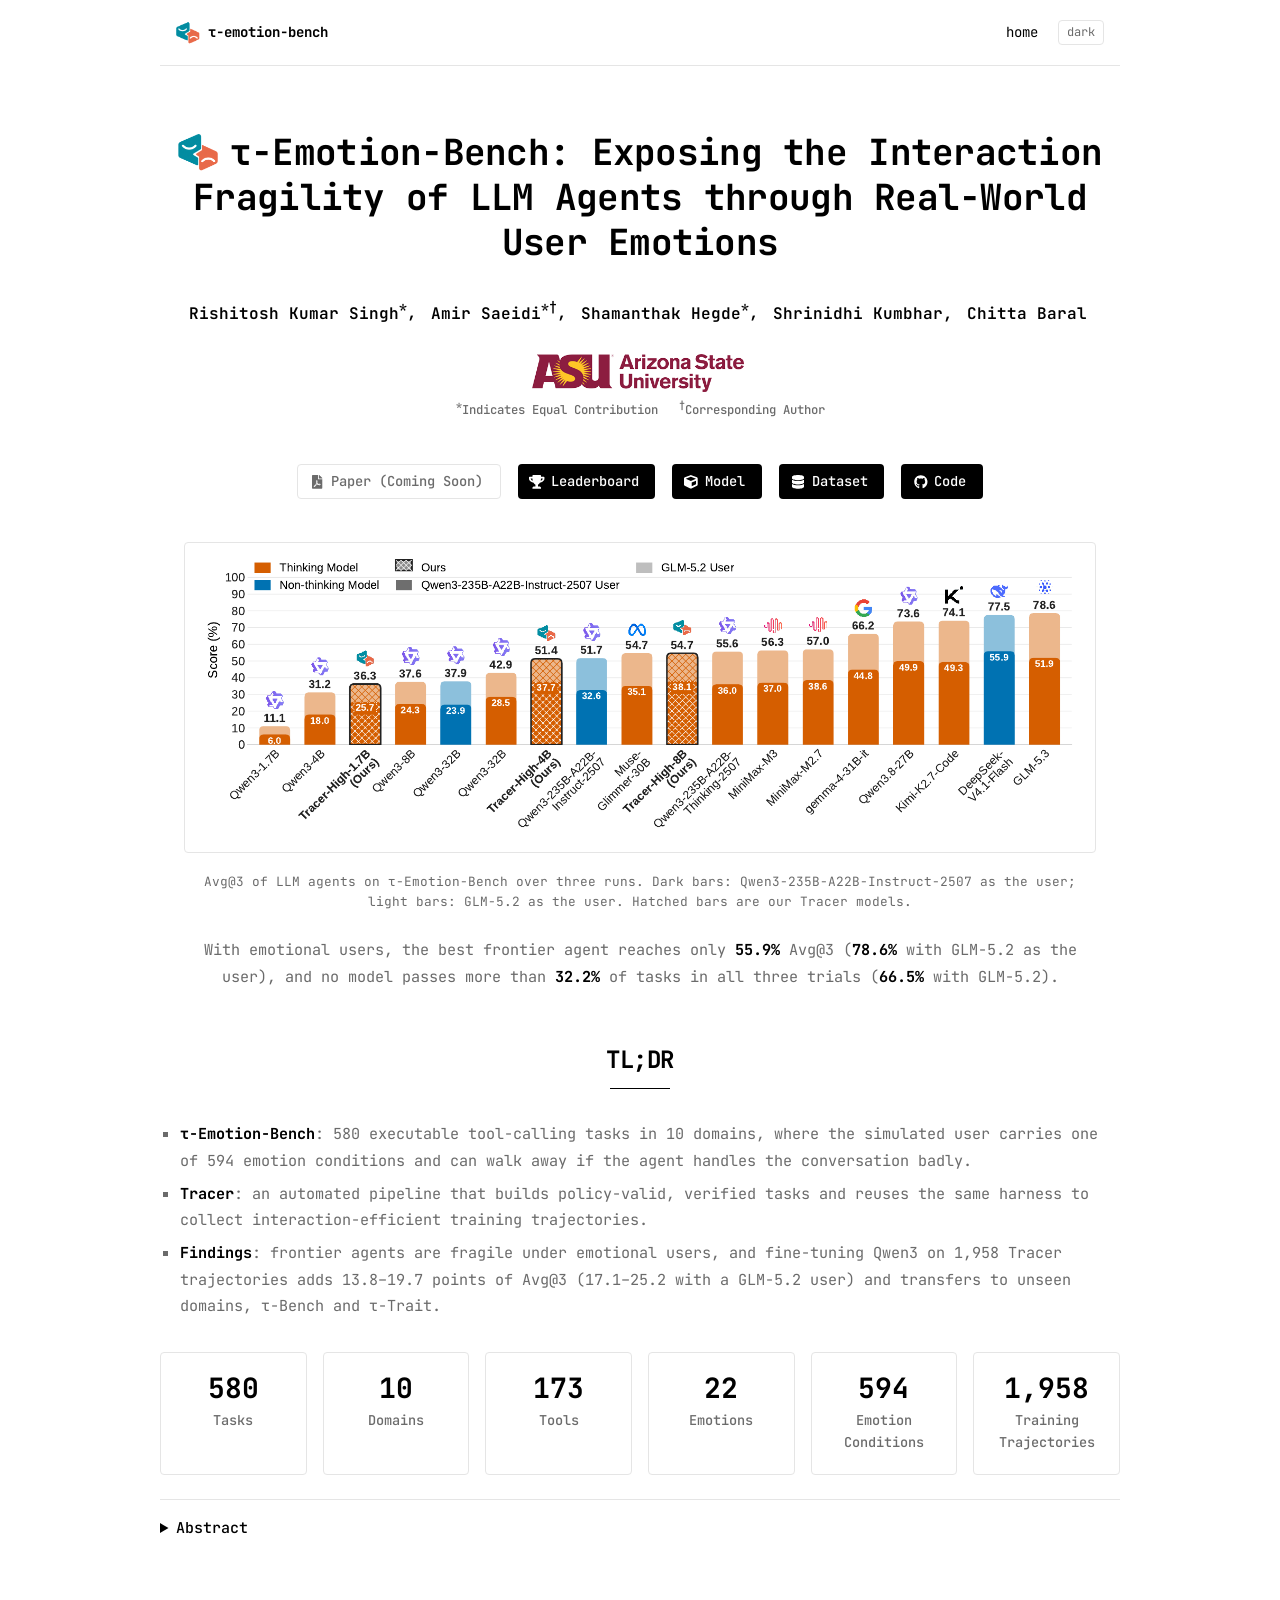
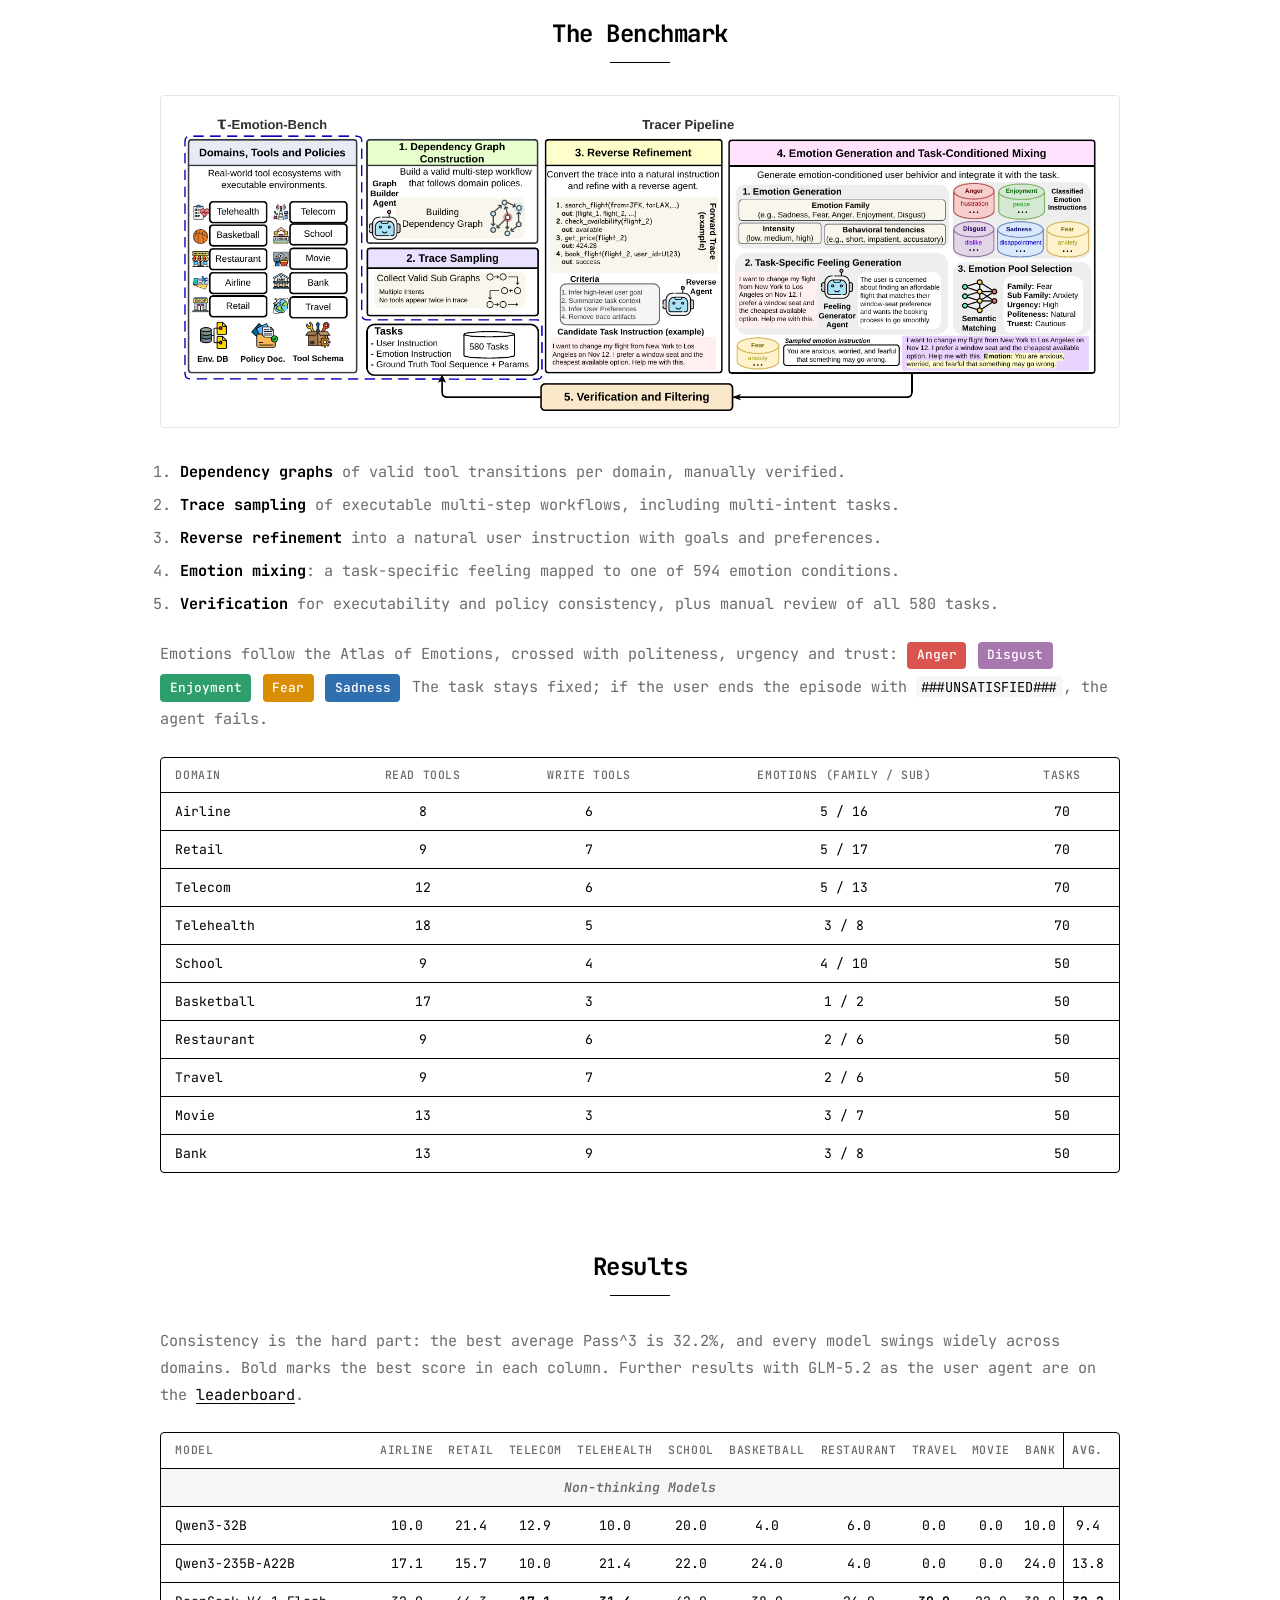
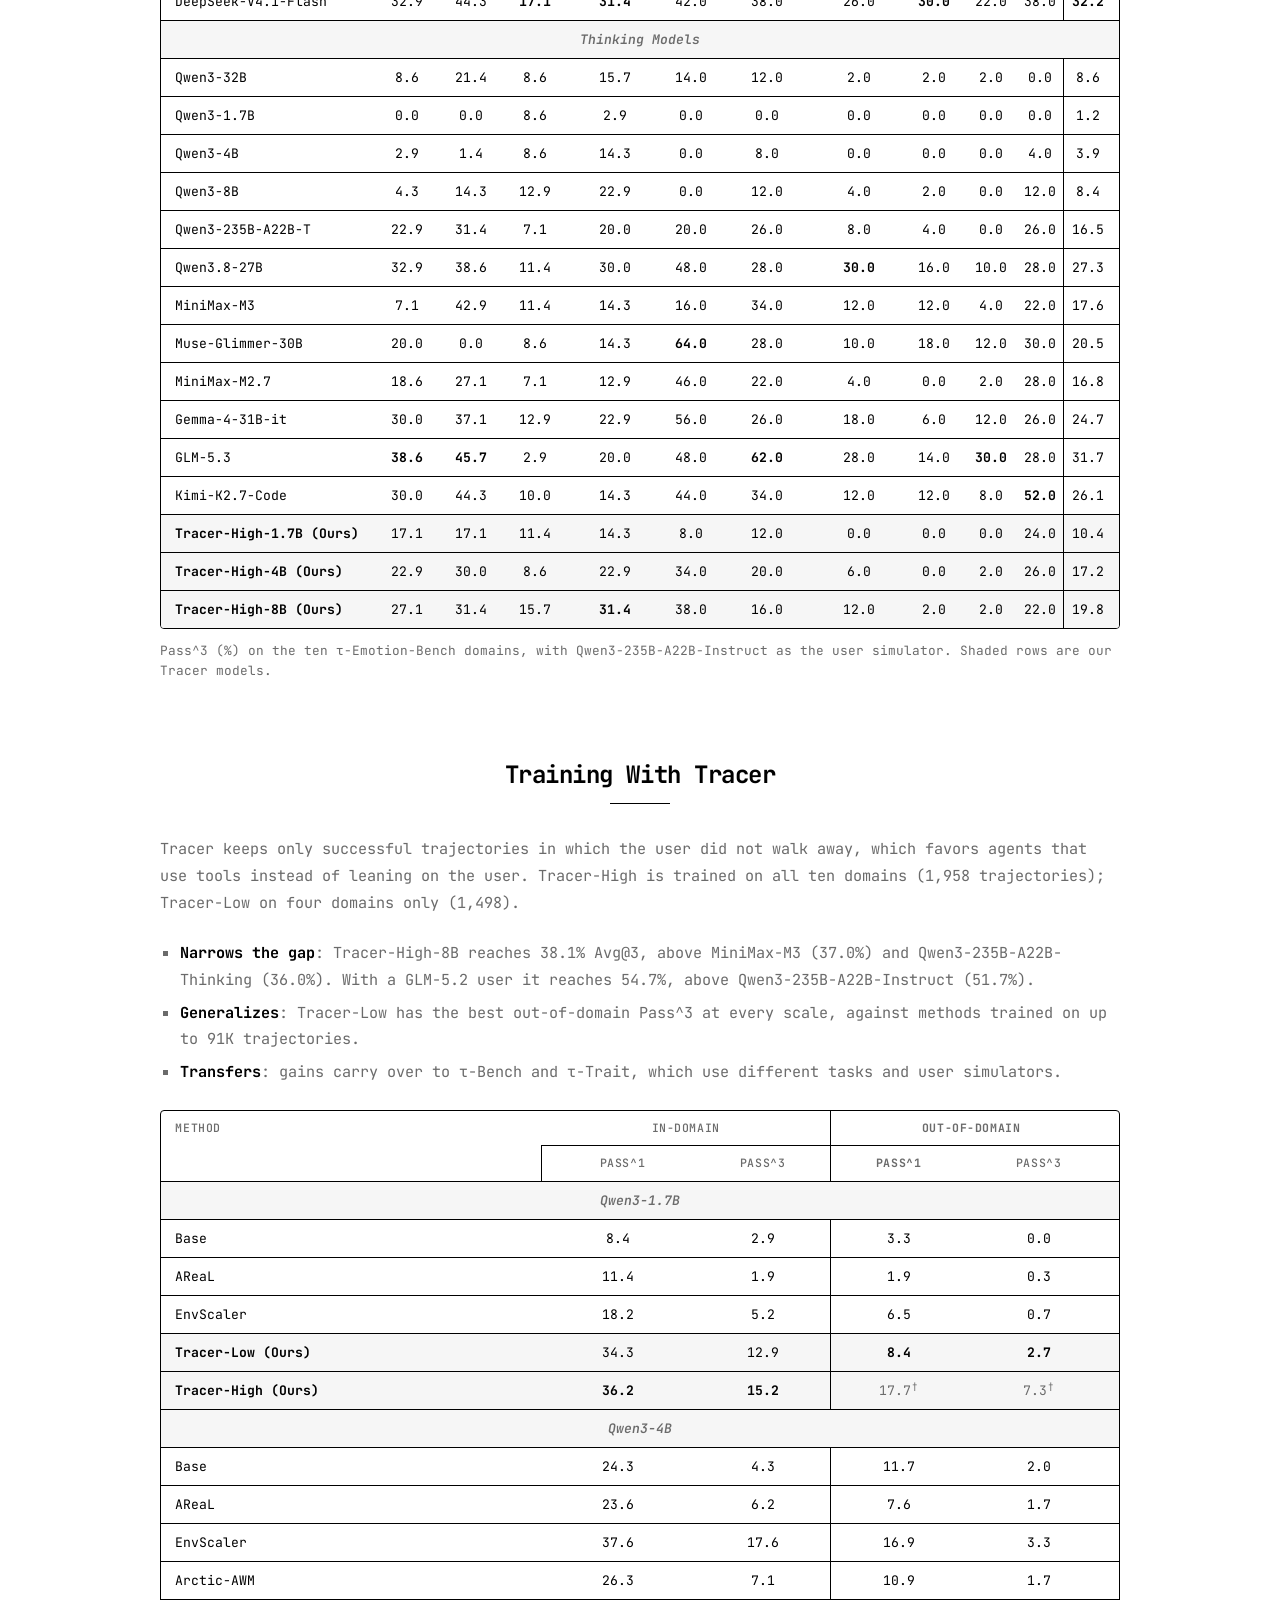
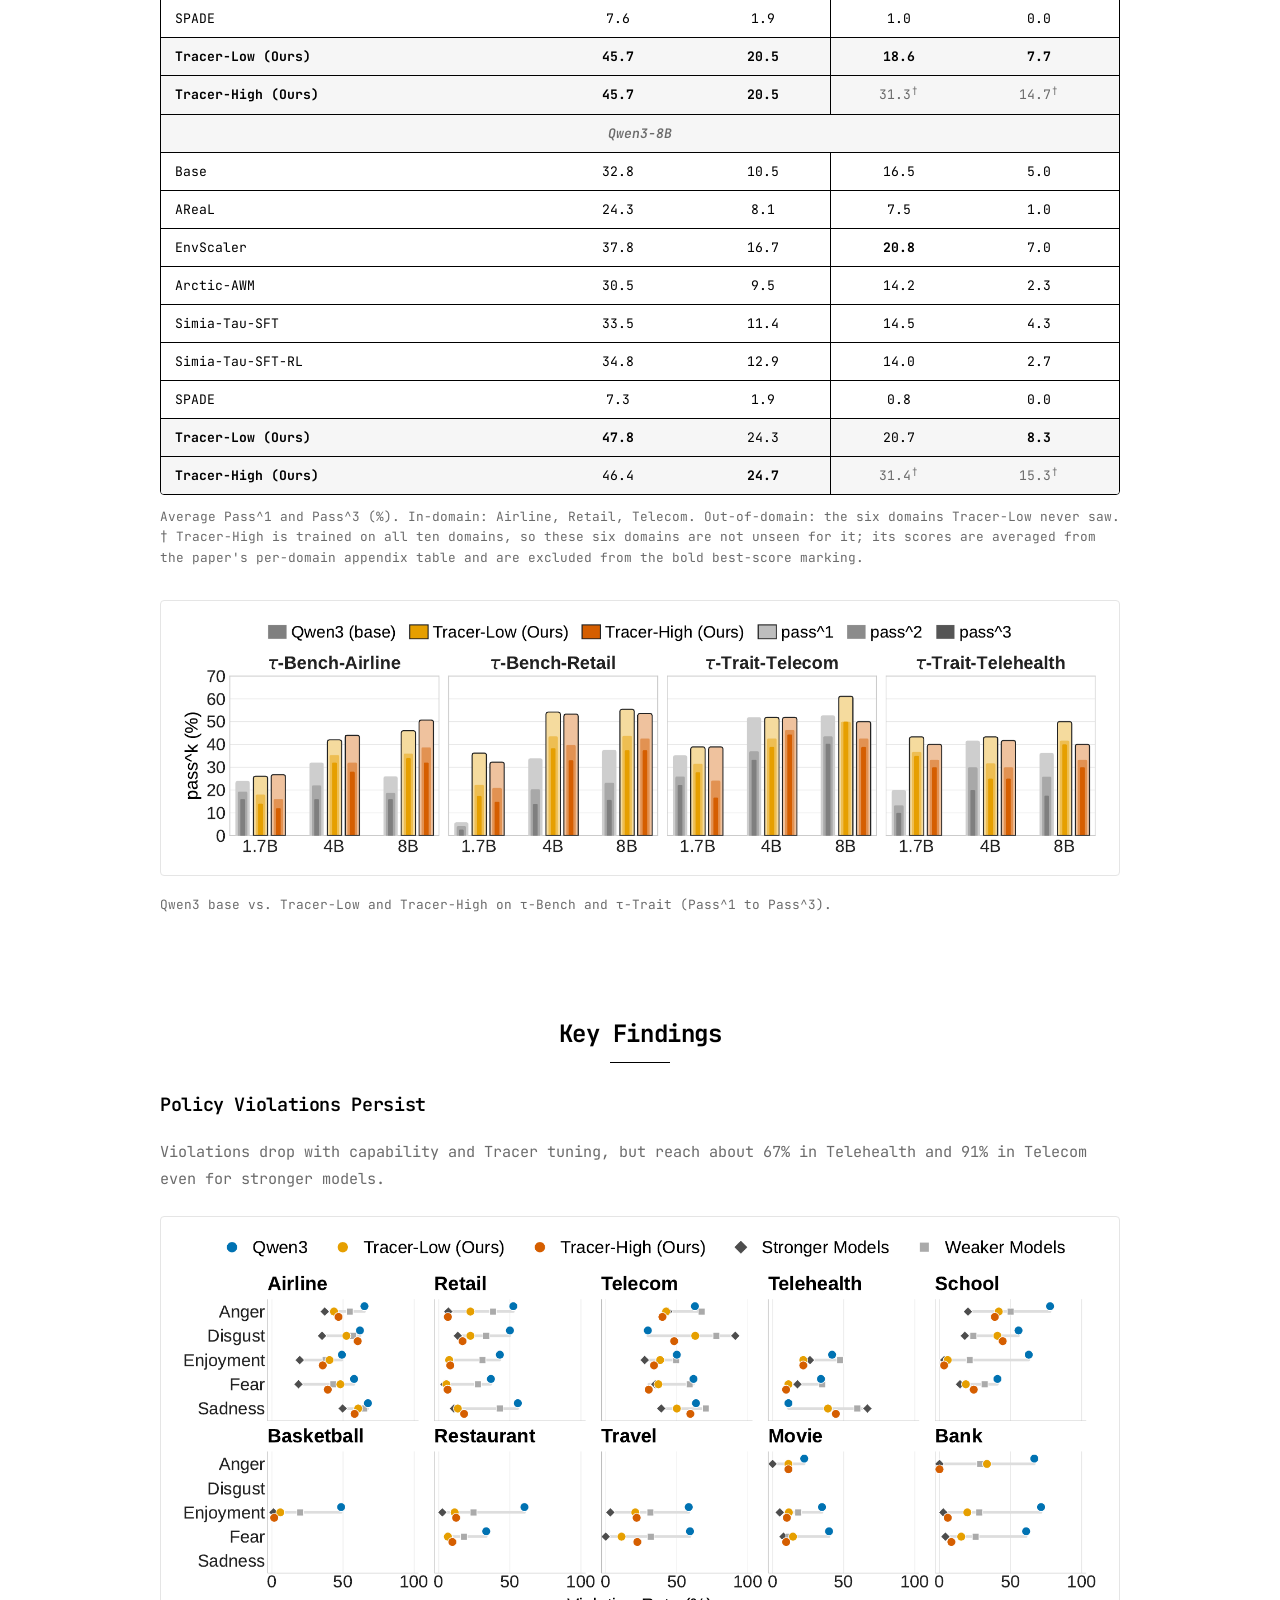
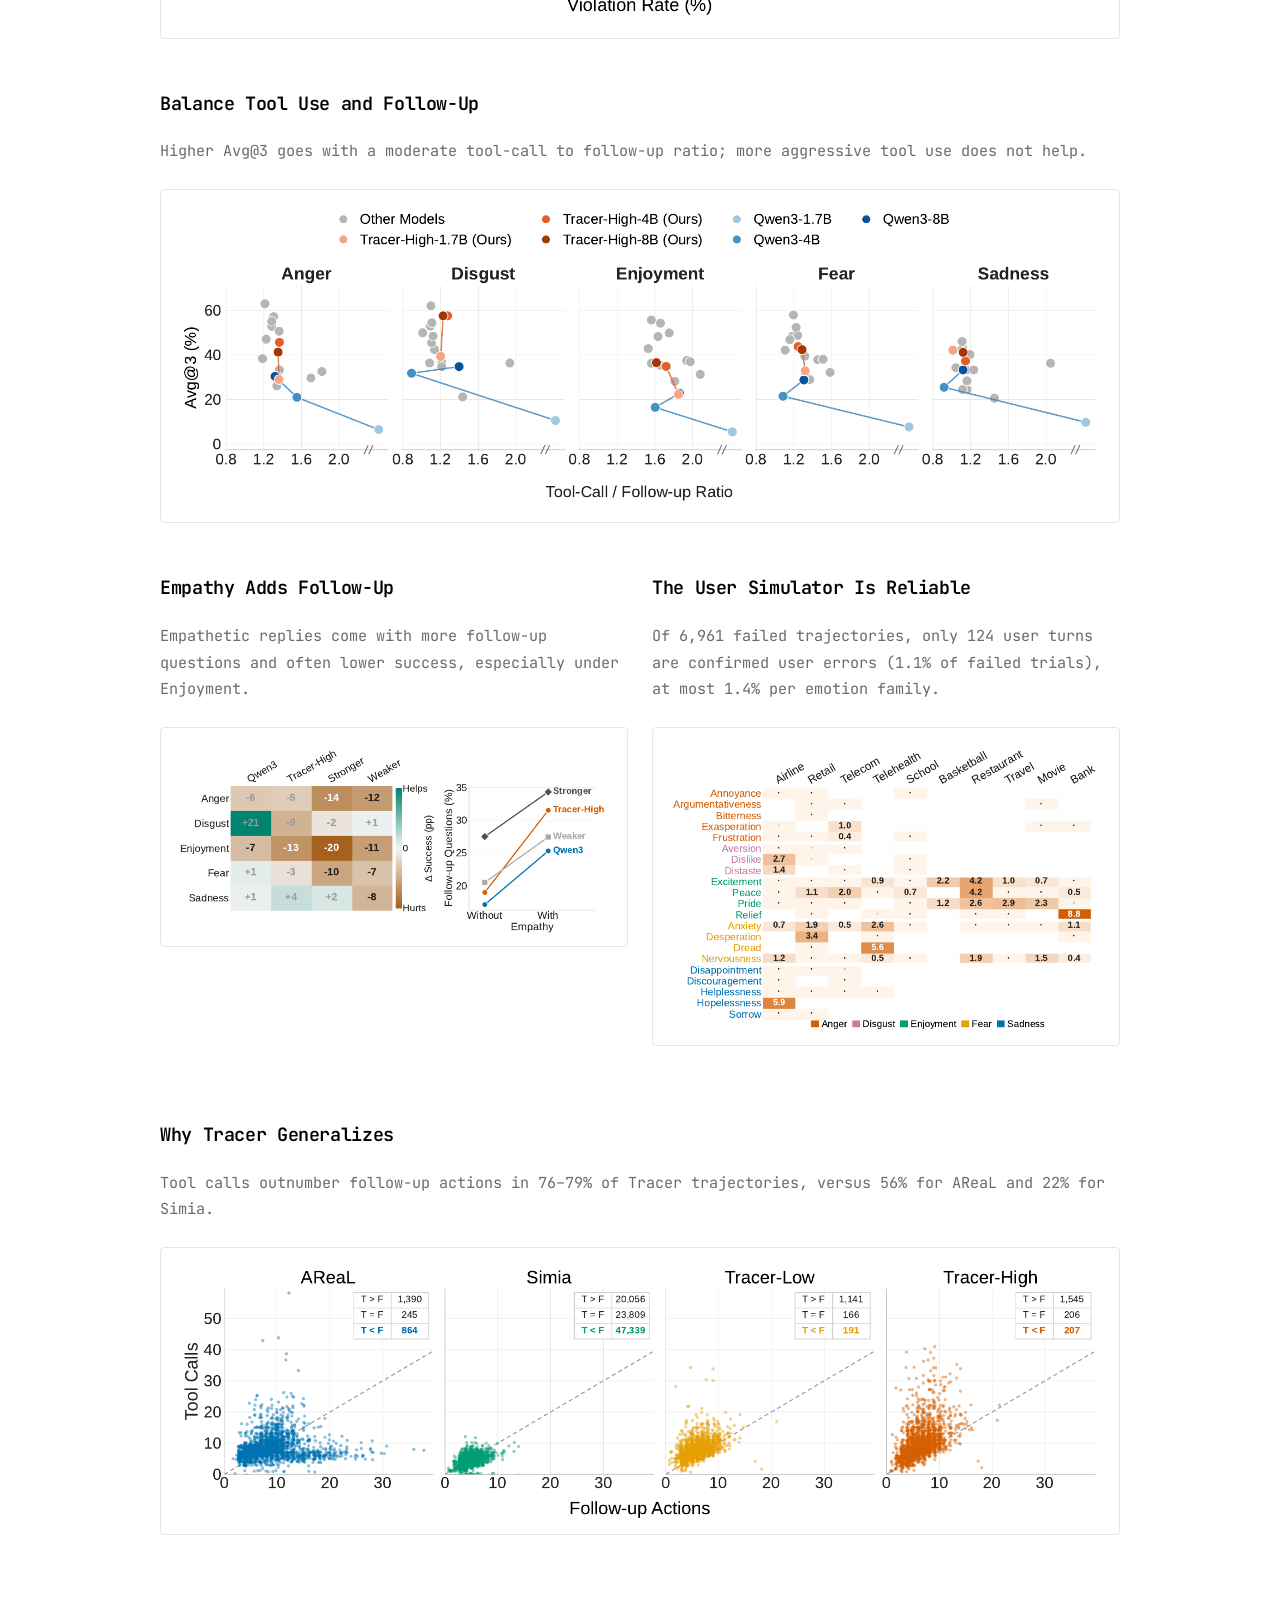
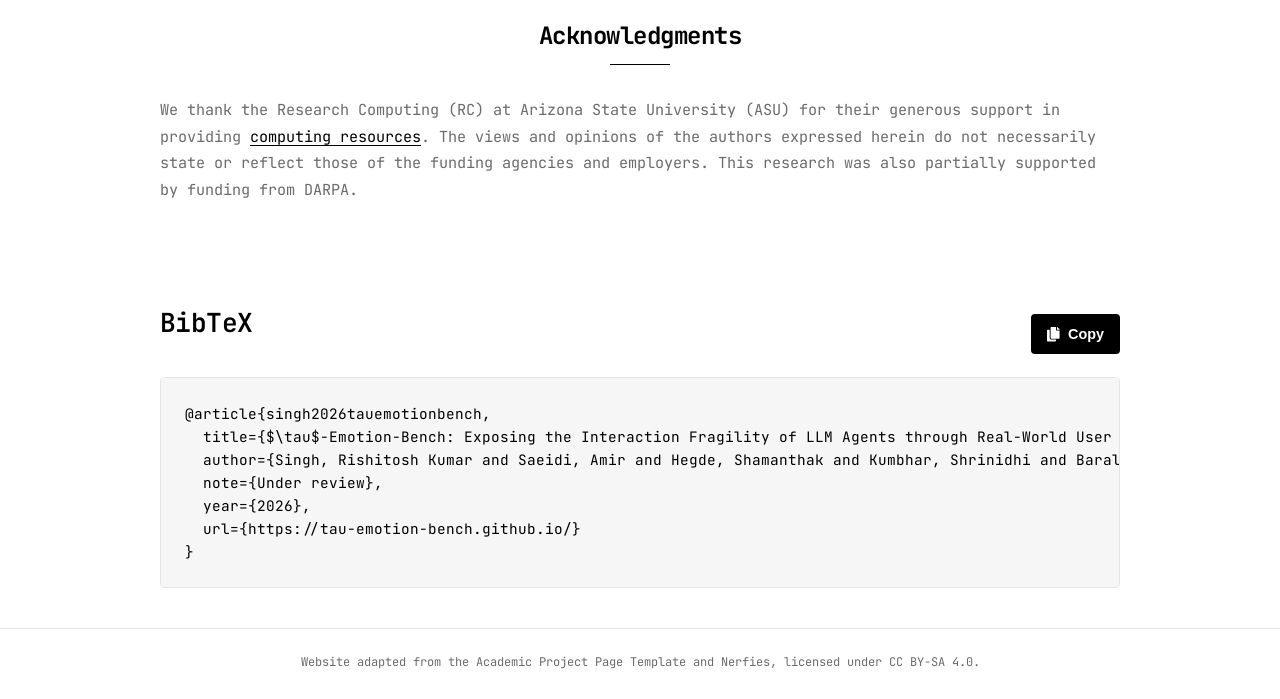
==== commit 045d45fc: "Add acknowledgments section Co-Authored-By: Claude Opus 5.5 <noreply@anthropic.com>" ====
--- a/index.html
+++ b/index.html
@@ -441,6 +441,18 @@
 <!-- End findings -->
 
 
+<!-- Acknowledgments -->
+<section class="section" id="acknowledgments">
+  <div class="container is-max-desktop">
+    <h2 class="title is-3 has-text-centered">Acknowledgments</h2>
+    <p class="section-lead">
+      We thank the Research Computing (RC) at Arizona State University (ASU) for their generous support in providing <a href="https://dl.acm.org/doi/10.1145/3785462.3815814" target="_blank" rel="noopener">computing resources</a>. The views and opinions of the authors expressed herein do not necessarily state or reflect those of the funding agencies and employers. This research was also partially supported by funding from DARPA.
+    </p>
+  </div>
+</section>
+<!-- End acknowledgments -->
+
+
 <!--BibTex citation -->
   <section class="section" id="BibTeX">
     <div class="container is-max-desktop content">
--- a/static/css/index.css
+++ b/static/css/index.css
@@ -299,7 +299,8 @@
   
   .teaser .hero-body {
     padding: 1rem;
-  }TAIL}
+  }
+}
 
 @media screen and (max-width: 480px) {
   .publication-title {
@@ -318,13 +319,15 @@
   .button {
     width: 100%;
     justify-content: center;
-  }TAIL}
+  }
+}
 
 /* Tablet Responsive */
 @media screen and (min-width: 769px) and (max-width: 1024px) {
   .hero-body {
     padding: 3rem 2rem;
-  }TAIL}
+  }
+}
 
 /* Animation for page load */
 @keyframes fadeInUp {
@@ -361,7 +364,8 @@
     background: transparent !important;
     color: var(--text-primary) !important;
     box-shadow: none !important;
-  }TAIL}
+  }
+}
 
 /* ---- tau-Emotion-Bench additions ---- */
 .paper-figure {
@@ -536,4 +540,4 @@
   height: 1.15em;
   margin-right: 0.3em;
   vertical-align: -0.22em;
-}TAIL+}
--- a/static/css/site.css
+++ b/static/css/site.css
@@ -12,20 +12,7 @@
   color-scheme: light;
 }
 
-/* Dark mode: follows the system unless the visitor picked a mode with the toggle */
-@media (prefers-color-scheme: dark) {
-  :root:not([data-theme="light"]) {
-    --bg: #0b0b0b;
-    --fg: #ffffff;
-    --muted: #8f8f8f;
-    --line: #262626;
-    --row-hover: #151515;
-    --track: #242424;
-    --bar: #ffffff;
-    color-scheme: dark;
-  }
-}
-
+/* Dark mode: only when the visitor picks it with the toggle */
 :root[data-theme="dark"] {
   --bg: #0b0b0b;
   --fg: #ffffff;
--- a/static/css/theme.css
+++ b/static/css/theme.css
@@ -266,7 +266,8 @@
 @media screen and (max-width: 768px) {
   .publication-title {
     font-size: 1.5rem !important;
-  }TAIL}
+  }
+}
 
 /* Sized so the five authors fit on one line at desktop width */
 .publication-authors {
@@ -406,11 +407,6 @@
   vertical-align: middle;
 }
 
-@media (prefers-color-scheme: dark) {
-  :root:not([data-theme="light"]) .affiliation-logo {
-    background: #ffffff;
-  }TAIL}
-
 :root[data-theme="dark"] .affiliation-logo {
   background: #ffffff;
 }
@@ -449,4 +445,4 @@
 .results-table td sup {
   font-size: 0.7em;
   margin-left: 1px;
-}TAIL+}
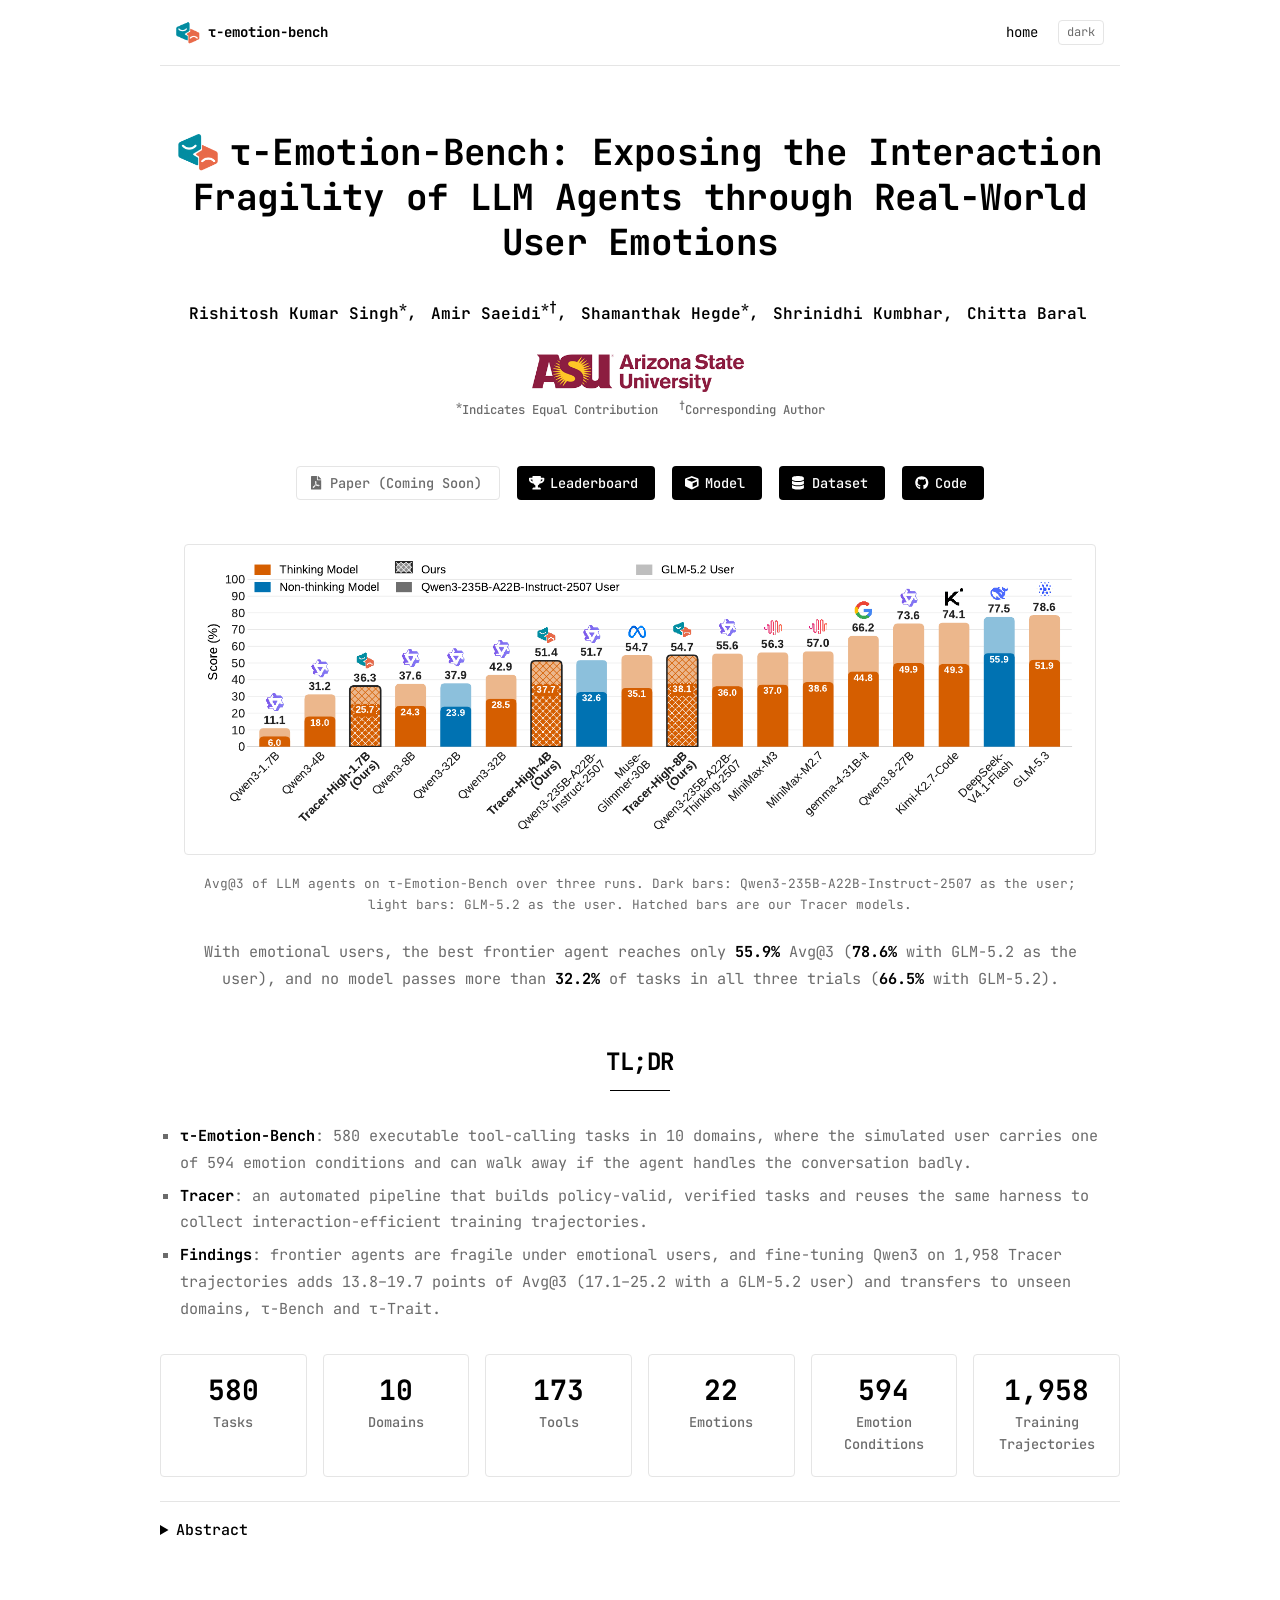
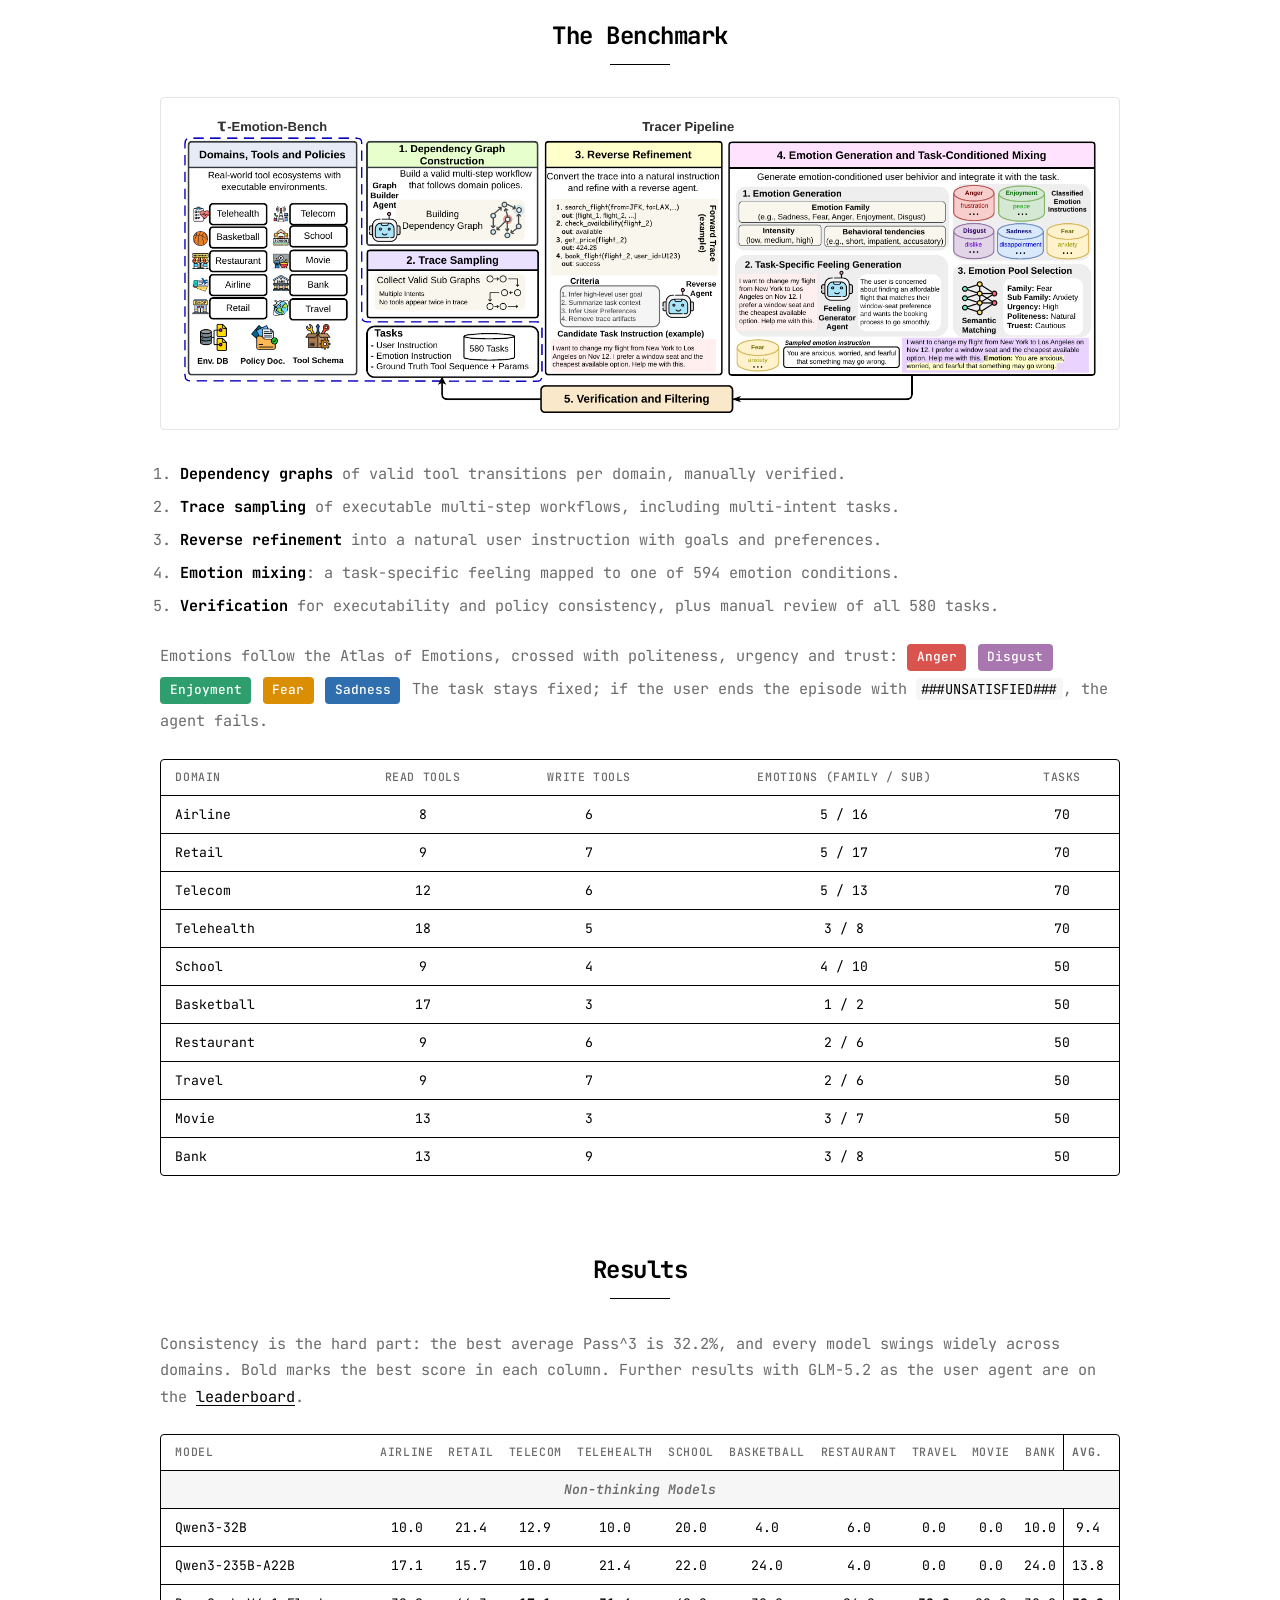
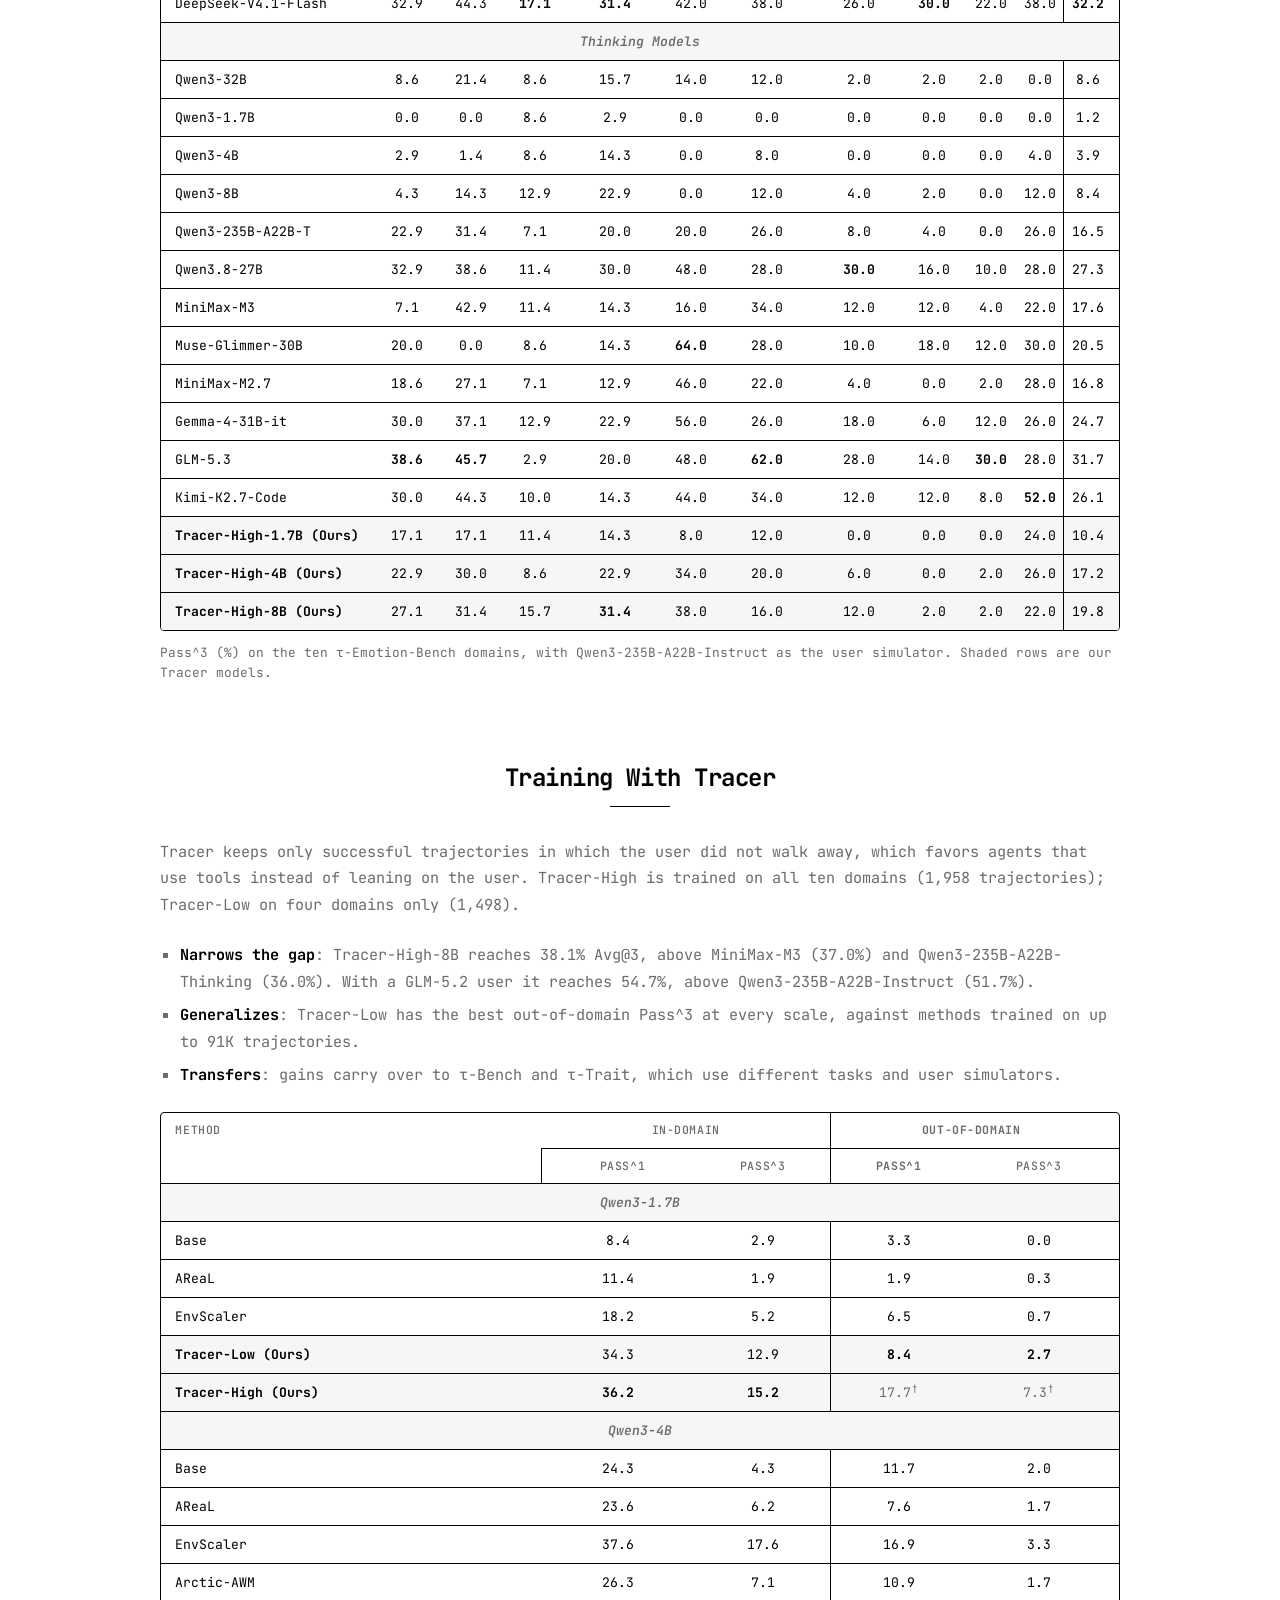
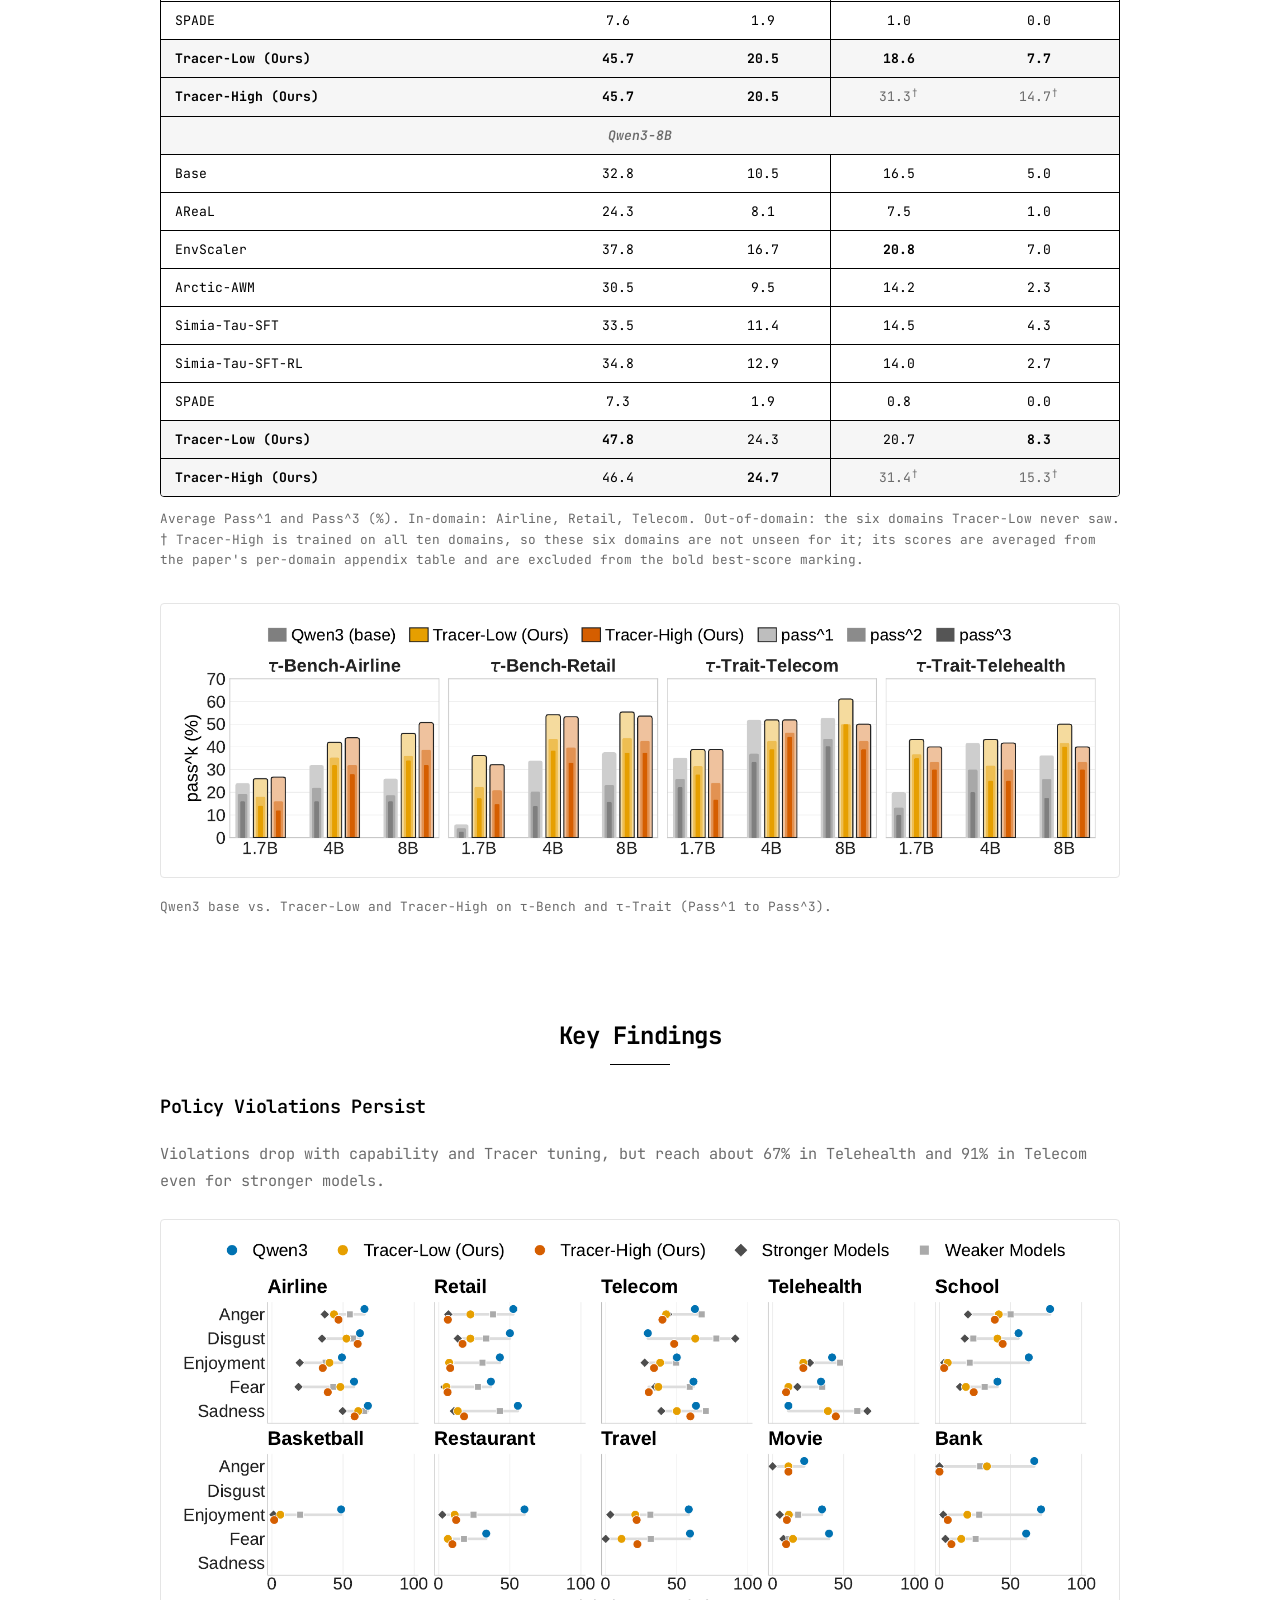
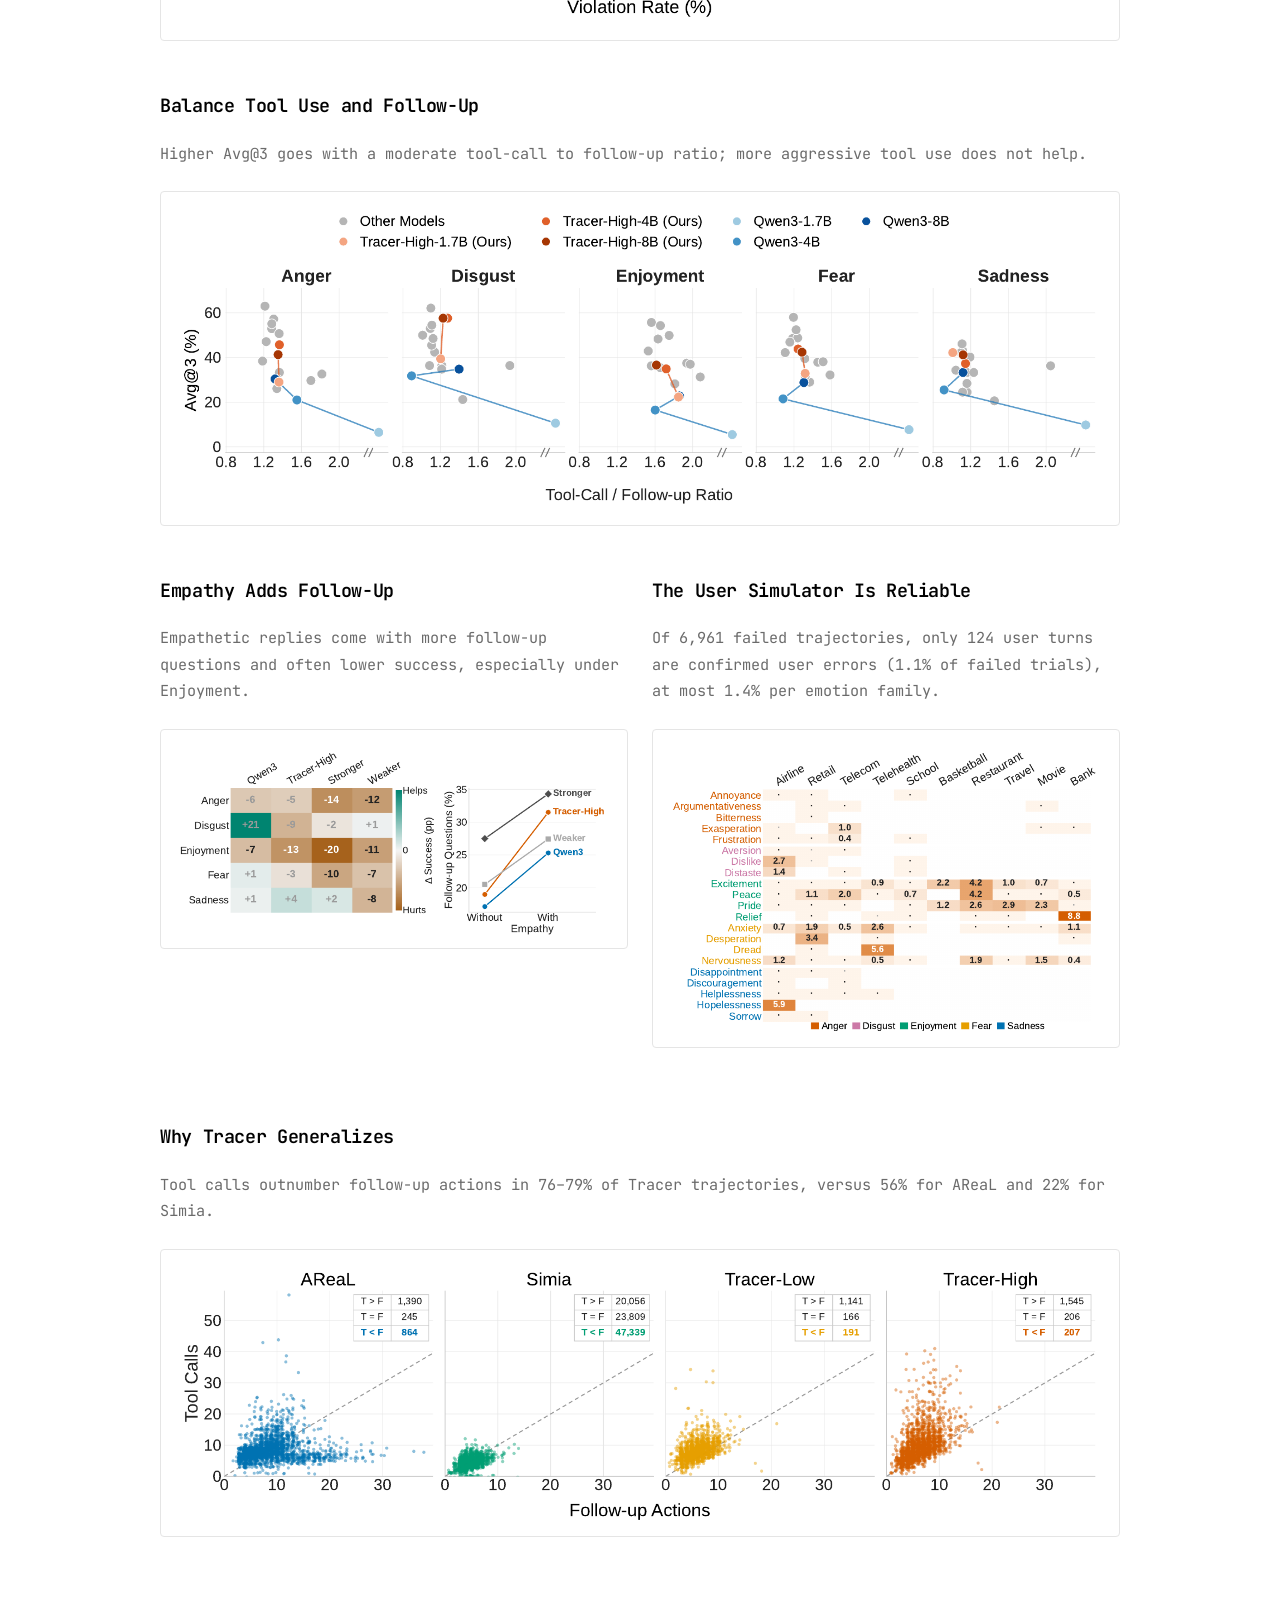
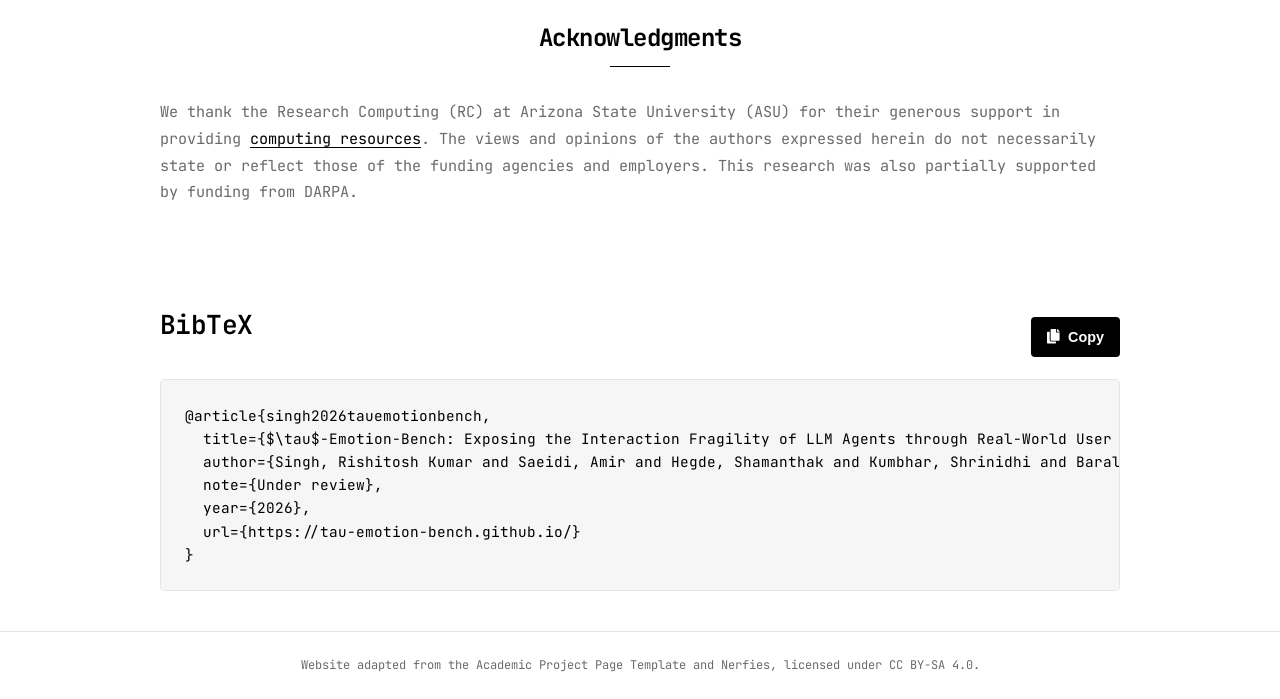
==== commit e5ee5078: "Update abstract to the latest paper version Co-Authored-By: Claude Opus 5.5 <noreply@anthropic.com>" ====
--- a/index.html
+++ b/index.html
@@ -233,7 +233,7 @@
     <details class="abstract-details">
       <summary>Abstract</summary>
       <p class="abstract-text">
-        In long-horizon tool-calling tasks, LLM agents can fail not only because of tool-use errors, but also because of ineffective interaction with users. Yet existing benchmarks largely assume cooperative and behaviorally stable users, leaving the effect of emotional variation on agent reliability underexplored. We introduce <b>τ-Emotion-Bench</b>, a benchmark for evaluating tool-calling agents under emotion-conditioned user interactions across ten domains. To construct the benchmark at scale, we introduce <b>Tracer</b>, a scalable agentic data-generation pipeline that constructs policy-valid tool workflows, grounds them into executable tasks, incorporates user preferences and task-specific emotional context, and verifies task validity against the environment. The resulting tasks are mapped to a structured emotion space and paired with emotion-conditioned user simulators, enabling controlled evaluation while preserving the underlying task semantics. Experiments show that frontier models remain unreliable under these interactions, with substantial variation in task success and consistency across user conditions. Beyond evaluation, we use Tracer-generated data to fine-tune models across scales, resulting in consistent improvements on τ-Emotion-Bench and strong generalization to unseen domains, external benchmarks, and different user simulators. Overall, τ-Emotion-Bench and Tracer provide a scalable framework for evaluating agent reliability under diverse user behaviors and improving tool-calling agents through transferable supervision.
+        In long-horizon tool-calling tasks, LLM agents can fail not only because of tool-use errors, but also because of ineffective interaction with users. Yet existing benchmarks largely assume cooperative and behaviorally stable users, leaving the effect of emotional variation on agent reliability underexplored. We introduce <b>τ-Emotion-Bench</b>, a ten-domain benchmark for evaluating tool-calling agents under controlled emotion-conditioned user interactions while preserving the underlying task objective. To scale both benchmark construction and agent training, we introduce <b>Tracer</b>, a scalable agentic data-generation pipeline that constructs grounded, policy-valid tasks and collects trajectories through an interactive agent–user–environment harness. By allowing dissatisfied users to terminate inefficient interactions, the harness provides an interaction-aware signal that filters trajectories with excessive user dependence and favors effective tool use. Experiments with two user simulators show that frontier agents remain unreliable, with substantial gaps between average task success and consistent task completion. Tracer-generated supervision consistently improves Qwen3 models across scales, generalizes to unseen domains, and transfers to τ-Bench and τ-Trait. Behavioral analyses further show that higher task success is associated with a better balance between tool execution and necessary user follow-up. Overall, τ-Emotion-Bench and Tracer provide a scalable framework for evaluating agent reliability under diverse user behaviors and improving tool-calling agents through interaction-aware supervision.
       </p>
     </details>
   </div>
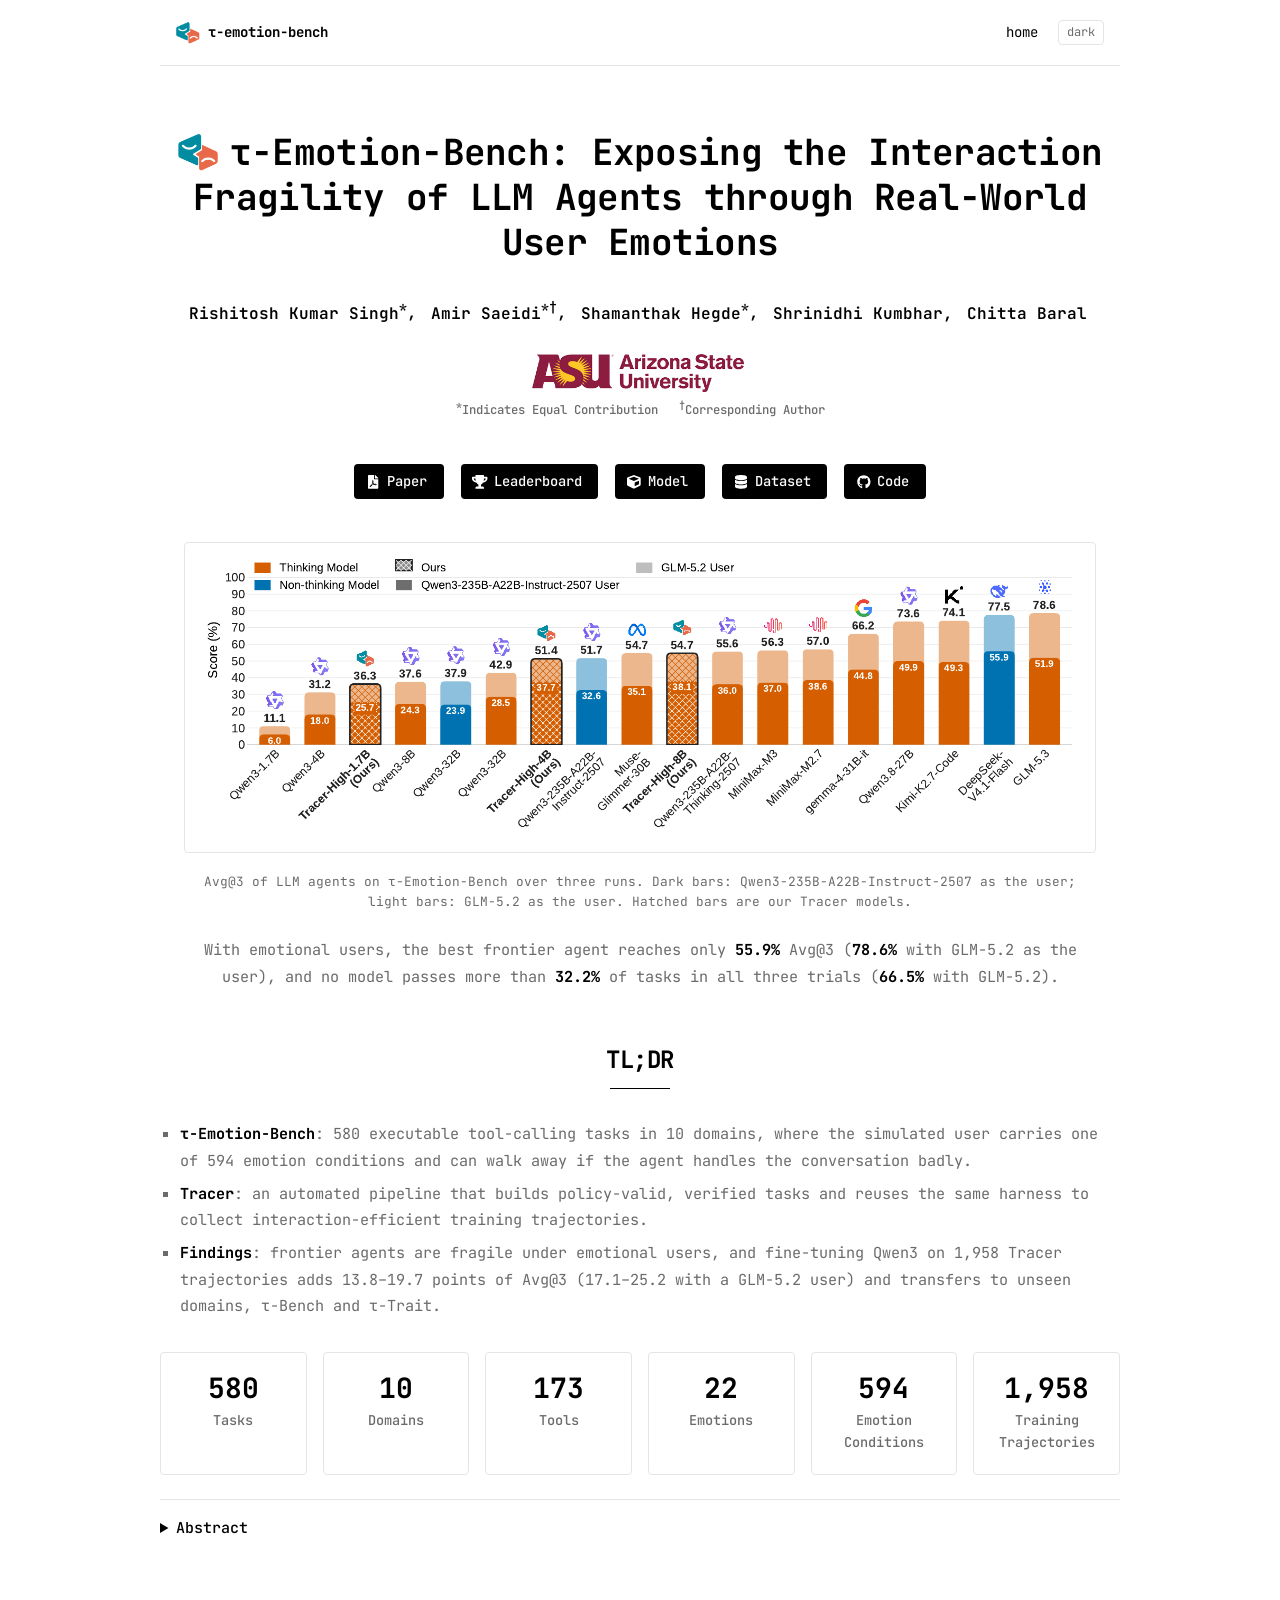
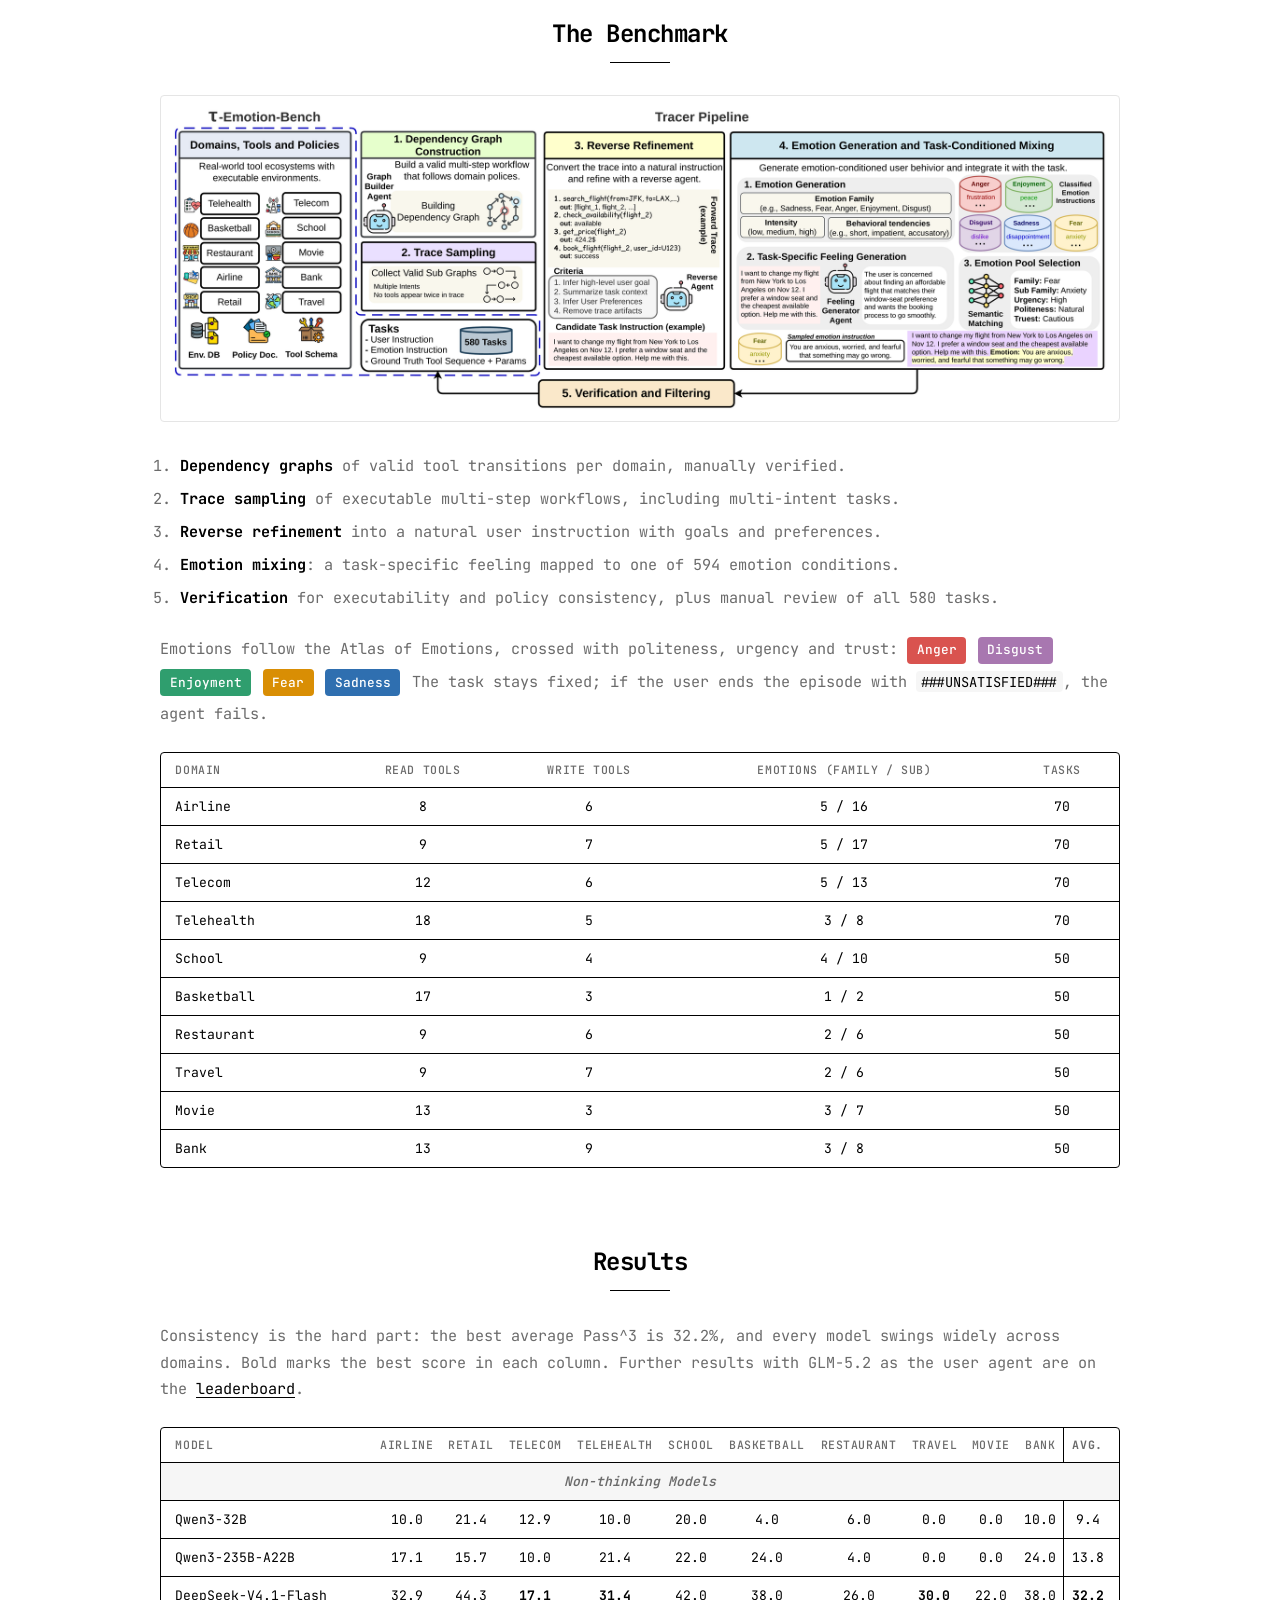
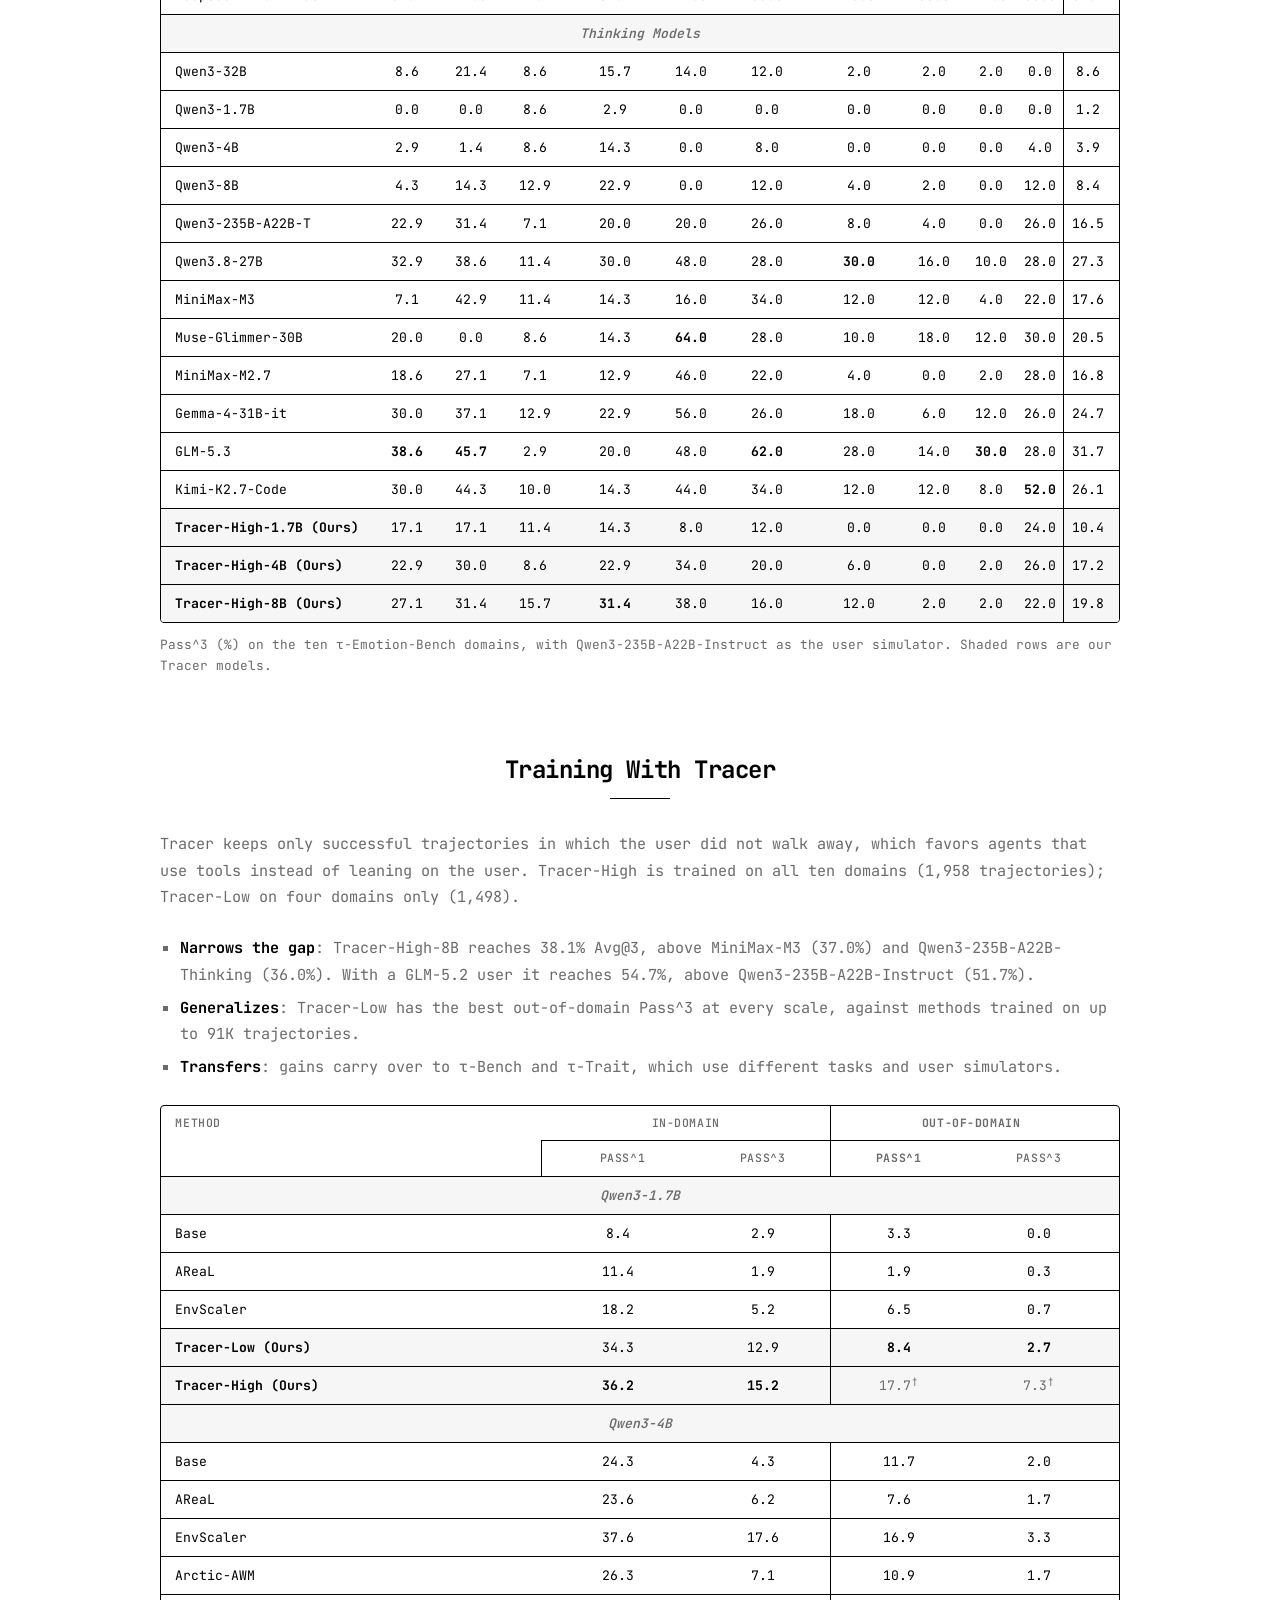
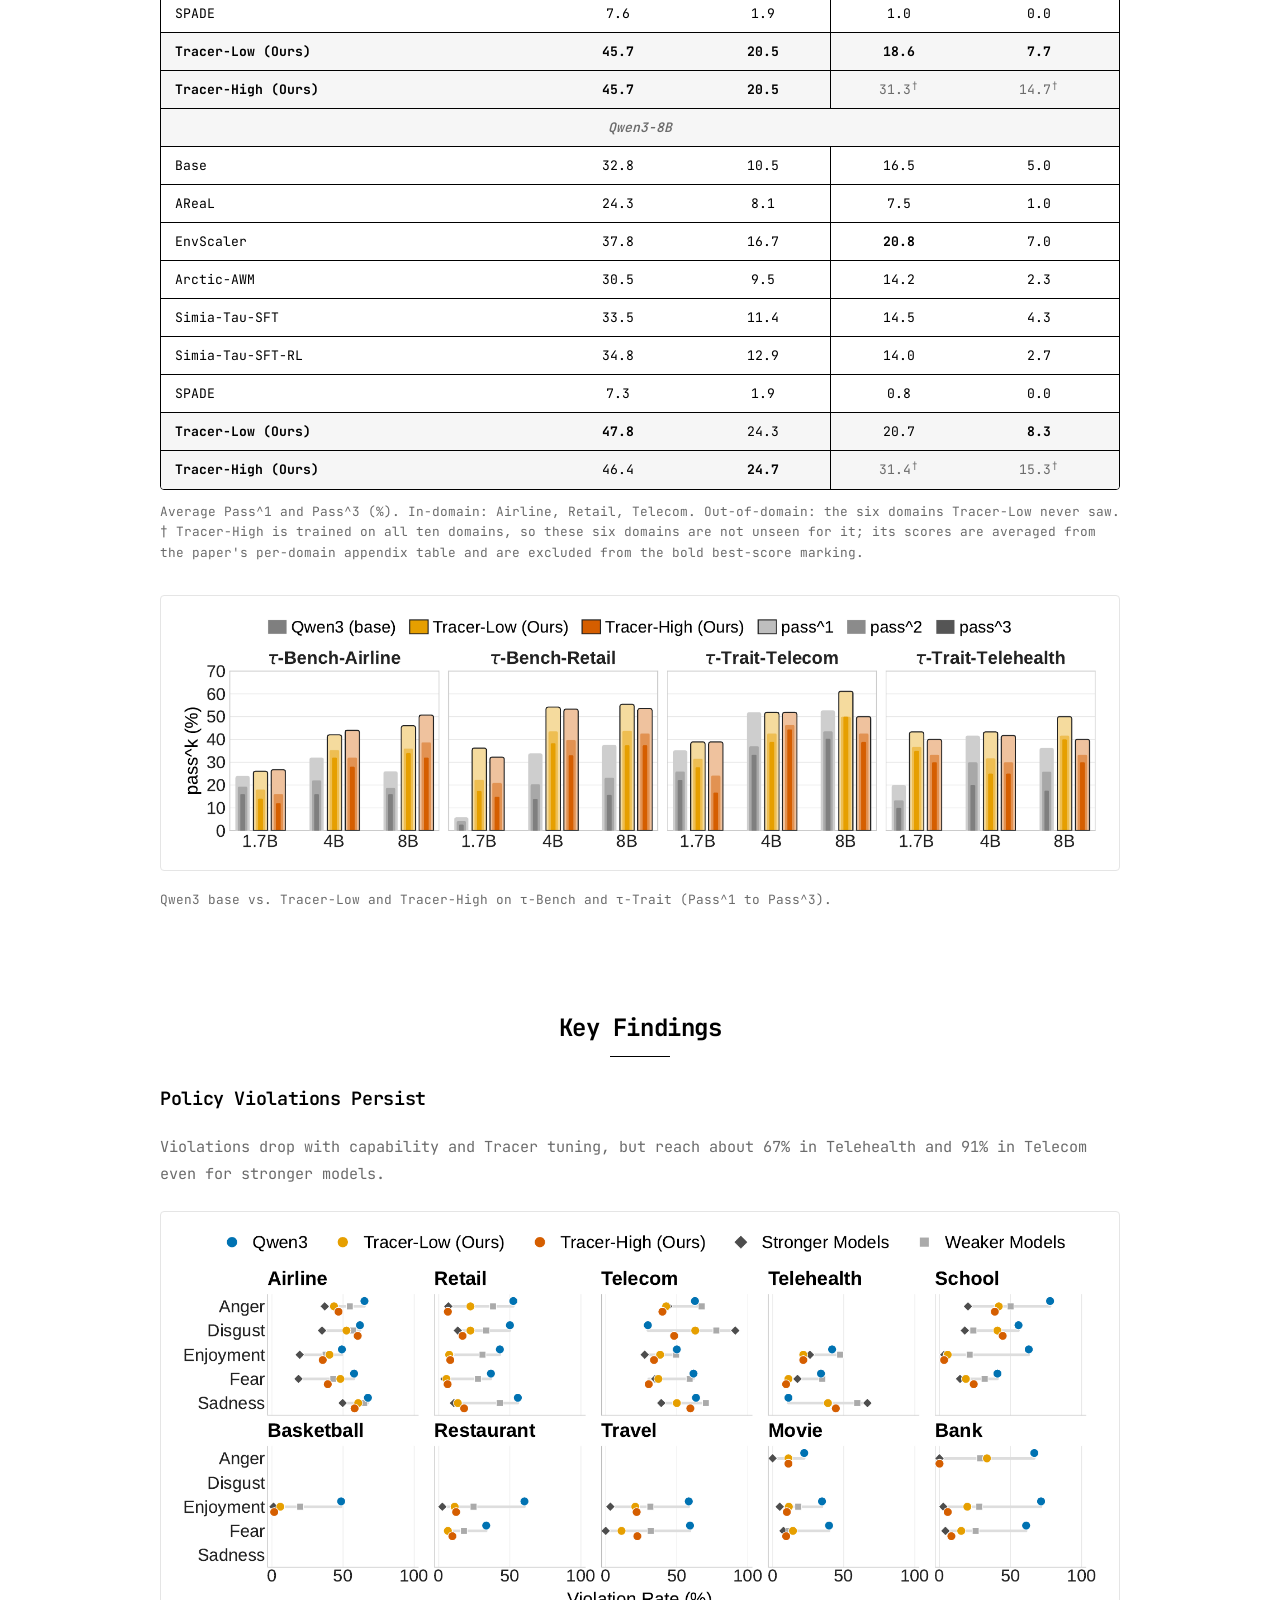
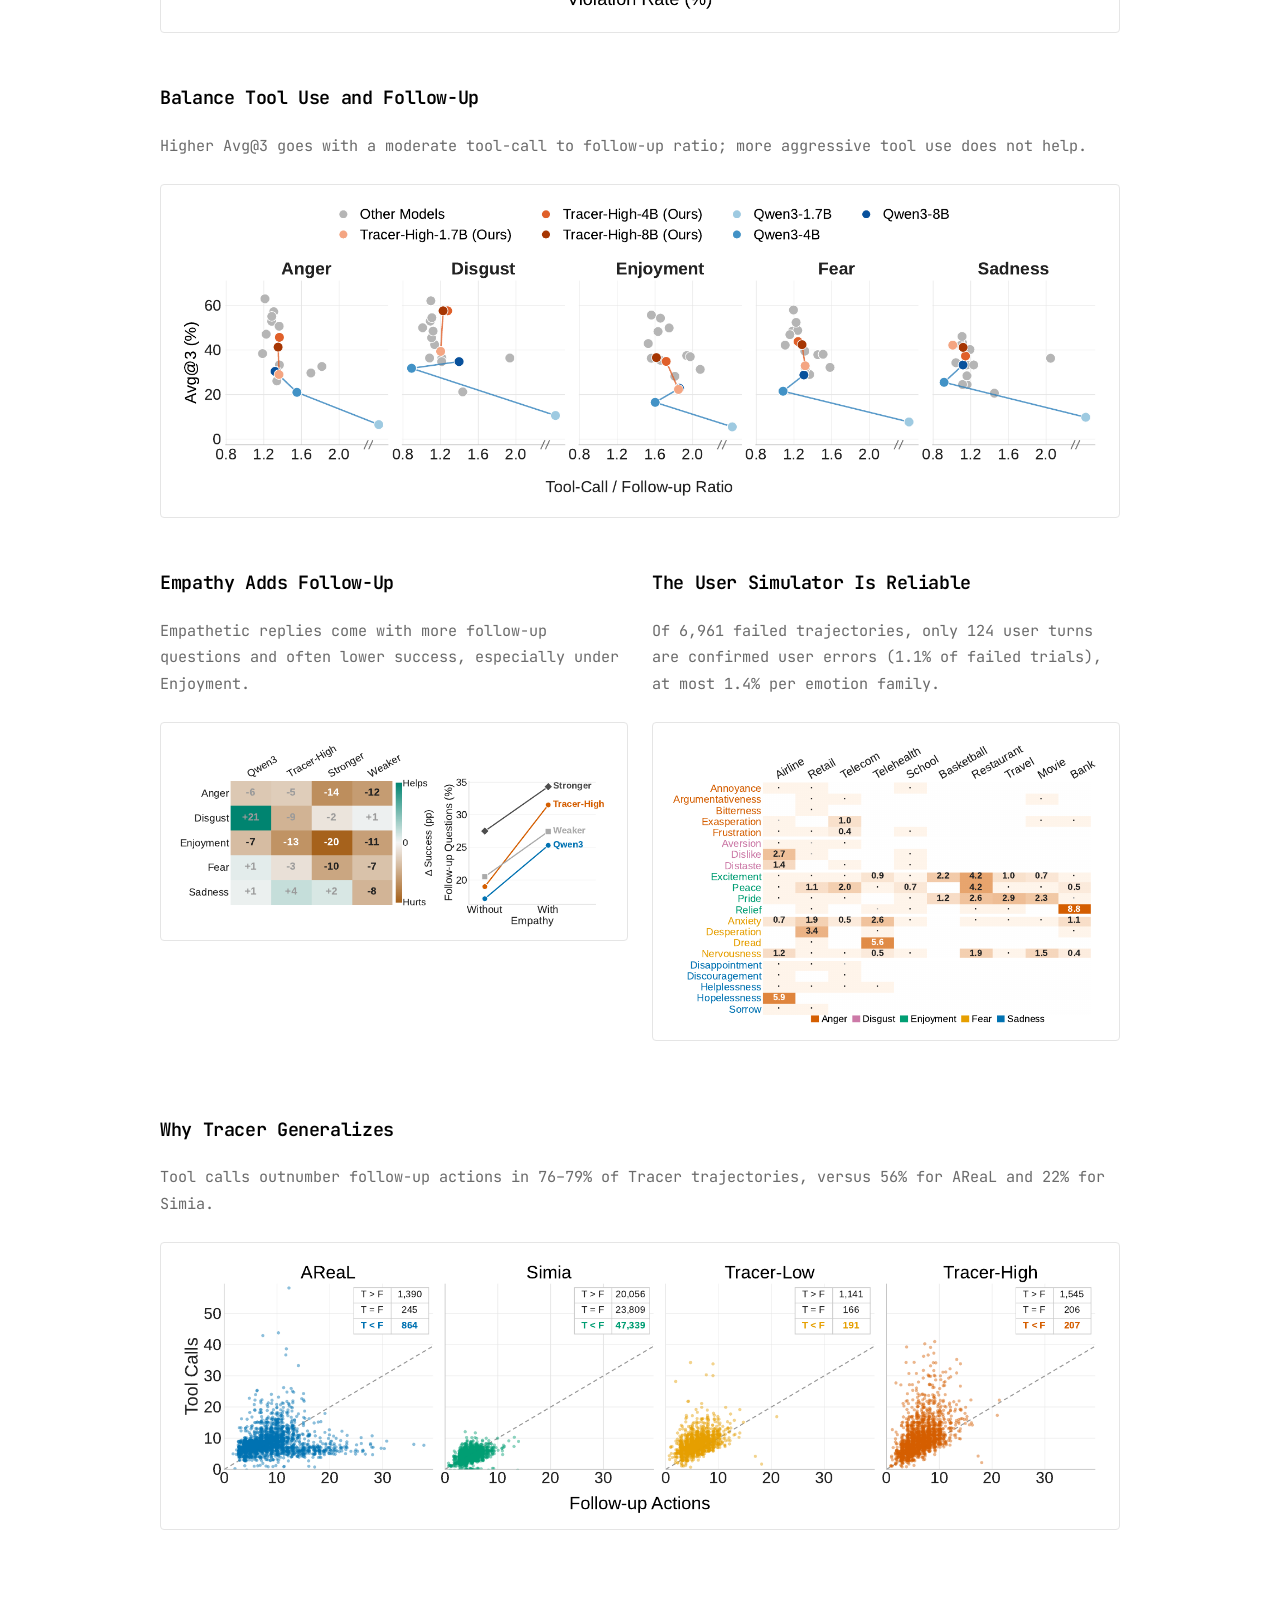
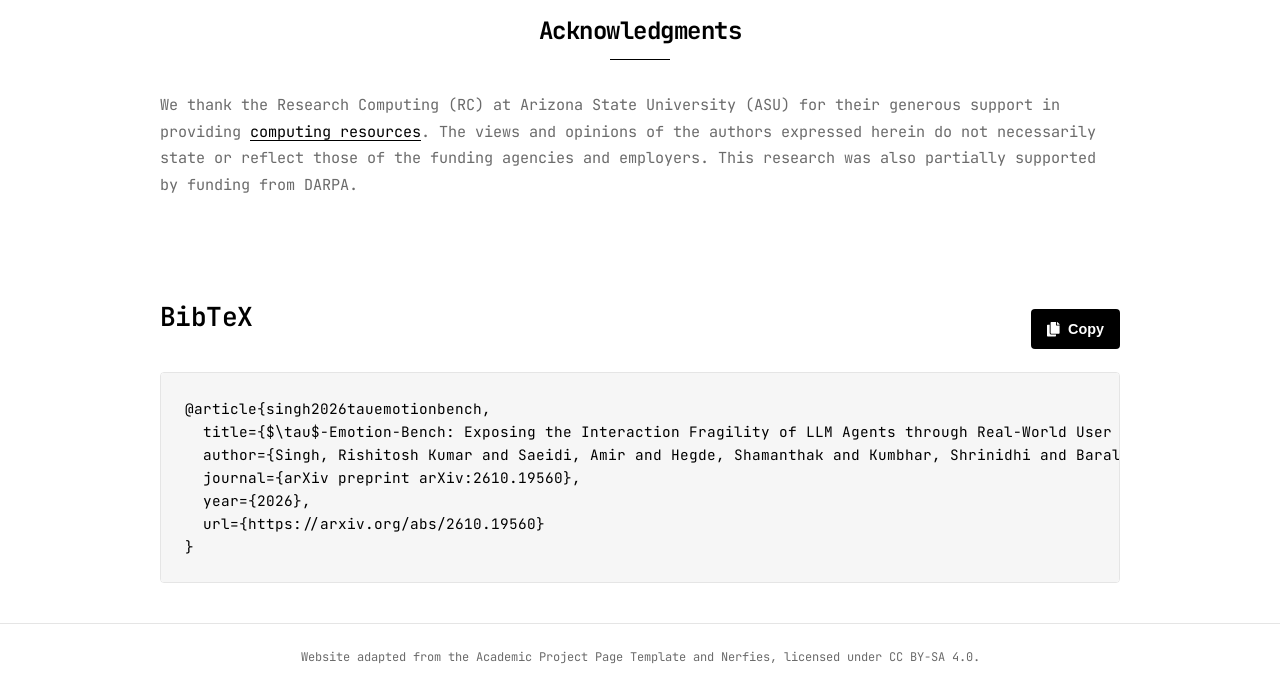
==== commit b60591ef: "Link the arXiv paper, update the overview figure, self-host the font - Paper button now points to ar" ====
--- a/index.html
+++ b/index.html
@@ -31,22 +31,21 @@
   <meta name="twitter:image:alt" content="Avg@3 of LLM agents on τ-Emotion-Bench">
 
   <!-- Academic/Research Specific -->
-  <!-- TODO: add citation_publication_date and citation_pdf_url once the paper is on arXiv -->
   <meta name="citation_title" content="τ-Emotion-Bench: Exposing the Interaction Fragility of LLM Agents through Real-World User Emotions">
   <meta name="citation_author" content="Singh, Rishitosh Kumar">
   <meta name="citation_author" content="Saeidi, Amir">
   <meta name="citation_author" content="Hegde, Shamanthak">
   <meta name="citation_author" content="Kumbhar, Shrinidhi">
   <meta name="citation_author" content="Baral, Chitta">
+  <meta name="citation_publication_date" content="2026/10/14">
+  <meta name="citation_arxiv_id" content="2610.19560">
+  <meta name="citation_pdf_url" content="https://arxiv.org/pdf/2610.19560">
 
   <meta name="theme-color" content="#000000">
   <meta name="msapplication-TileColor" content="#000000">
   <meta name="apple-mobile-web-app-capable" content="yes">
   <meta name="apple-mobile-web-app-status-bar-style" content="default">
 
-  <!-- Preconnect for performance -->
-  <link rel="preconnect" href="https://fonts.googleapis.com">
-  <link rel="preconnect" href="https://fonts.gstatic.com" crossorigin>
 
   <title>τ-Emotion-Bench: Exposing the Interaction Fragility of LLM Agents</title>
 
@@ -68,8 +67,6 @@
   <link rel="stylesheet" href="static/css/site.css">
   <link rel="stylesheet" href="static/css/theme.css">
 
-  <!-- Fonts - Optimized loading -->
-  <link href="https://fonts.googleapis.com/css2?family=JetBrains+Mono:wght@400;500;700&display=swap" rel="stylesheet">
 
   <!-- Defer non-critical JavaScript -->
   <script defer src="static/js/fontawesome.all.min.js"></script>
@@ -91,6 +88,8 @@
       { "@type": "Person", "name": "Chitta Baral", "affiliation": { "@type": "Organization", "name": "Arizona State University" } }
     ],
     "url": "https://tau-emotion-bench.github.io/",
+    "sameAs": "https://arxiv.org/abs/2610.19560",
+    "datePublished": "2026-10-14",
     "image": "https://tau-emotion-bench.github.io/static/images/social_preview.png",
     "keywords": ["LLM agents", "tool calling", "user simulation", "emotion", "benchmark", "agent reliability"],
     "isAccessibleForFree": true,
@@ -139,13 +138,13 @@
 
             <div class="column has-text-centered">
               <div class="publication-links">
-                <!-- TODO: add the arXiv link once the paper is posted, and drop the is-static-soon class -->
                 <span class="link-block">
-                  <a class="external-link button is-normal is-rounded is-dark is-static-soon" aria-disabled="true" tabindex="-1">
+                  <a href="https://arxiv.org/abs/2610.19560" target="_blank" rel="noopener"
+                  class="external-link button is-normal is-rounded is-dark">
                     <span class="icon">
                       <i class="fas fa-file-pdf"></i>
                     </span>
-                    <span>Paper (Coming Soon)</span>
+                    <span>Paper</span>
                   </a>
                 </span>
 
@@ -245,7 +244,7 @@
   <div class="container is-max-desktop">
     <h2 class="title is-3 has-text-centered">The Benchmark</h2>
     <figure class="paper-figure">
-      <img src="static/images/tracer_pipeline.png" alt="Overview of τ-Emotion-Bench and the Tracer pipeline: dependency graph construction, trace sampling, reverse refinement, emotion generation and task-conditioned mixing, verification and filtering" loading="lazy"/>
+      <a href="static/pdfs/tau-emotion-overview.pdf" target="_blank" rel="noopener" title="Open the full-resolution figure (PDF)"><img src="static/images/tracer_pipeline.png" alt="Overview of τ-Emotion-Bench and the Tracer pipeline: dependency graph construction, trace sampling, reverse refinement, emotion generation and task-conditioned mixing, verification and filtering" loading="lazy"/></a>
     </figure>
     <ol class="stage-list">
       <li><b>Dependency graphs</b> of valid tool transitions per domain, manually verified.</li>
@@ -463,13 +462,12 @@
           <span class="copy-text">Copy</span>
         </button>
       </div>
-      <!-- TODO: add the arXiv eprint once the paper is posted -->
       <pre id="bibtex-code"><code>@article{singh2026tauemotionbench,
   title={$\tau$-Emotion-Bench: Exposing the Interaction Fragility of LLM Agents through Real-World User Emotions},
   author={Singh, Rishitosh Kumar and Saeidi, Amir and Hegde, Shamanthak and Kumbhar, Shrinidhi and Baral, Chitta},
-  note={Under review},
+  journal={arXiv preprint arXiv:2610.19560},
   year={2026},
-  url={https://tau-emotion-bench.github.io/}
+  url={https://arxiv.org/abs/2610.19560}
 }</code></pre>
     </div>
 </section>
--- a/static/css/site.css
+++ b/static/css/site.css
@@ -1,4 +1,32 @@
 /* Shared by index.html and leaderboard.html: colour tokens, top bar, light/dark toggle */
+
+/* JetBrains Mono (SIL Open Font License, static/fonts/OFL.txt), self-hosted: one variable file per script covers weights 400-700 */
+@font-face {
+  font-family: 'JetBrains Mono';
+  font-style: normal;
+  font-weight: 400 700;
+  font-display: swap;
+  src: url(../fonts/jetbrains-mono-latin.woff2) format('woff2');
+  unicode-range: U+0000-00FF, U+0131, U+0152-0153, U+02BB-02BC, U+02C6, U+02DA, U+02DC, U+0304, U+0308, U+0329, U+2000-206F, U+20AC, U+2122, U+2191, U+2193, U+2212, U+2215, U+FEFF, U+FFFD;
+}
+
+@font-face {
+  font-family: 'JetBrains Mono';
+  font-style: normal;
+  font-weight: 400 700;
+  font-display: swap;
+  src: url(../fonts/jetbrains-mono-latin-ext.woff2) format('woff2');
+  unicode-range: U+0100-02BA, U+02BD-02C5, U+02C7-02CC, U+02CE-02D7, U+02DD-02FF, U+0304, U+0308, U+0329, U+1D00-1DBF, U+1E00-1E9F, U+1EF2-1EFF, U+2020, U+20A0-20AB, U+20AD-20C4, U+2113, U+2C60-2C7F, U+A720-A7FF;
+}
+
+@font-face {
+  font-family: 'JetBrains Mono';
+  font-style: normal;
+  font-weight: 400 700;
+  font-display: swap;
+  src: url(../fonts/jetbrains-mono-greek.woff2) format('woff2');
+  unicode-range: U+0370-0377, U+037A-037F, U+0384-038A, U+038C, U+038E-03A1, U+03A3-03FF;
+}
 
 /* Light mode (default) */
 :root {
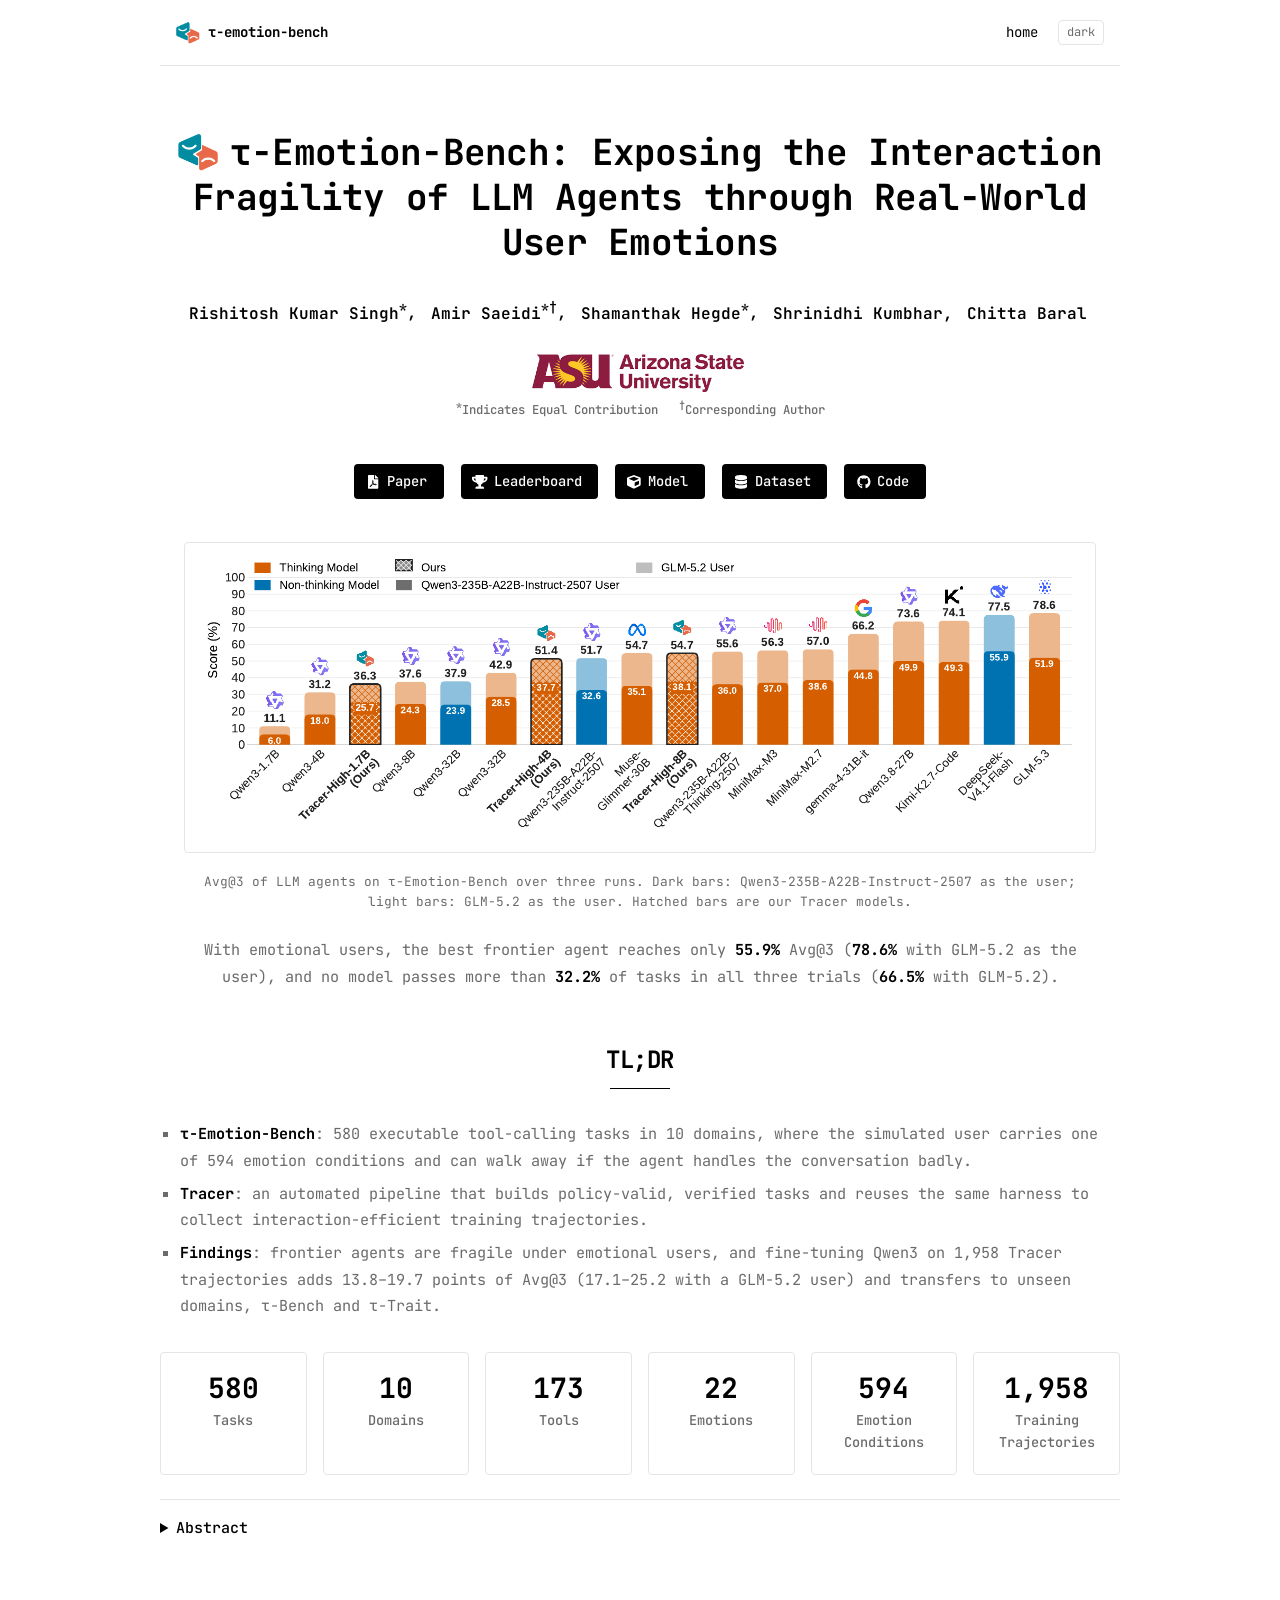
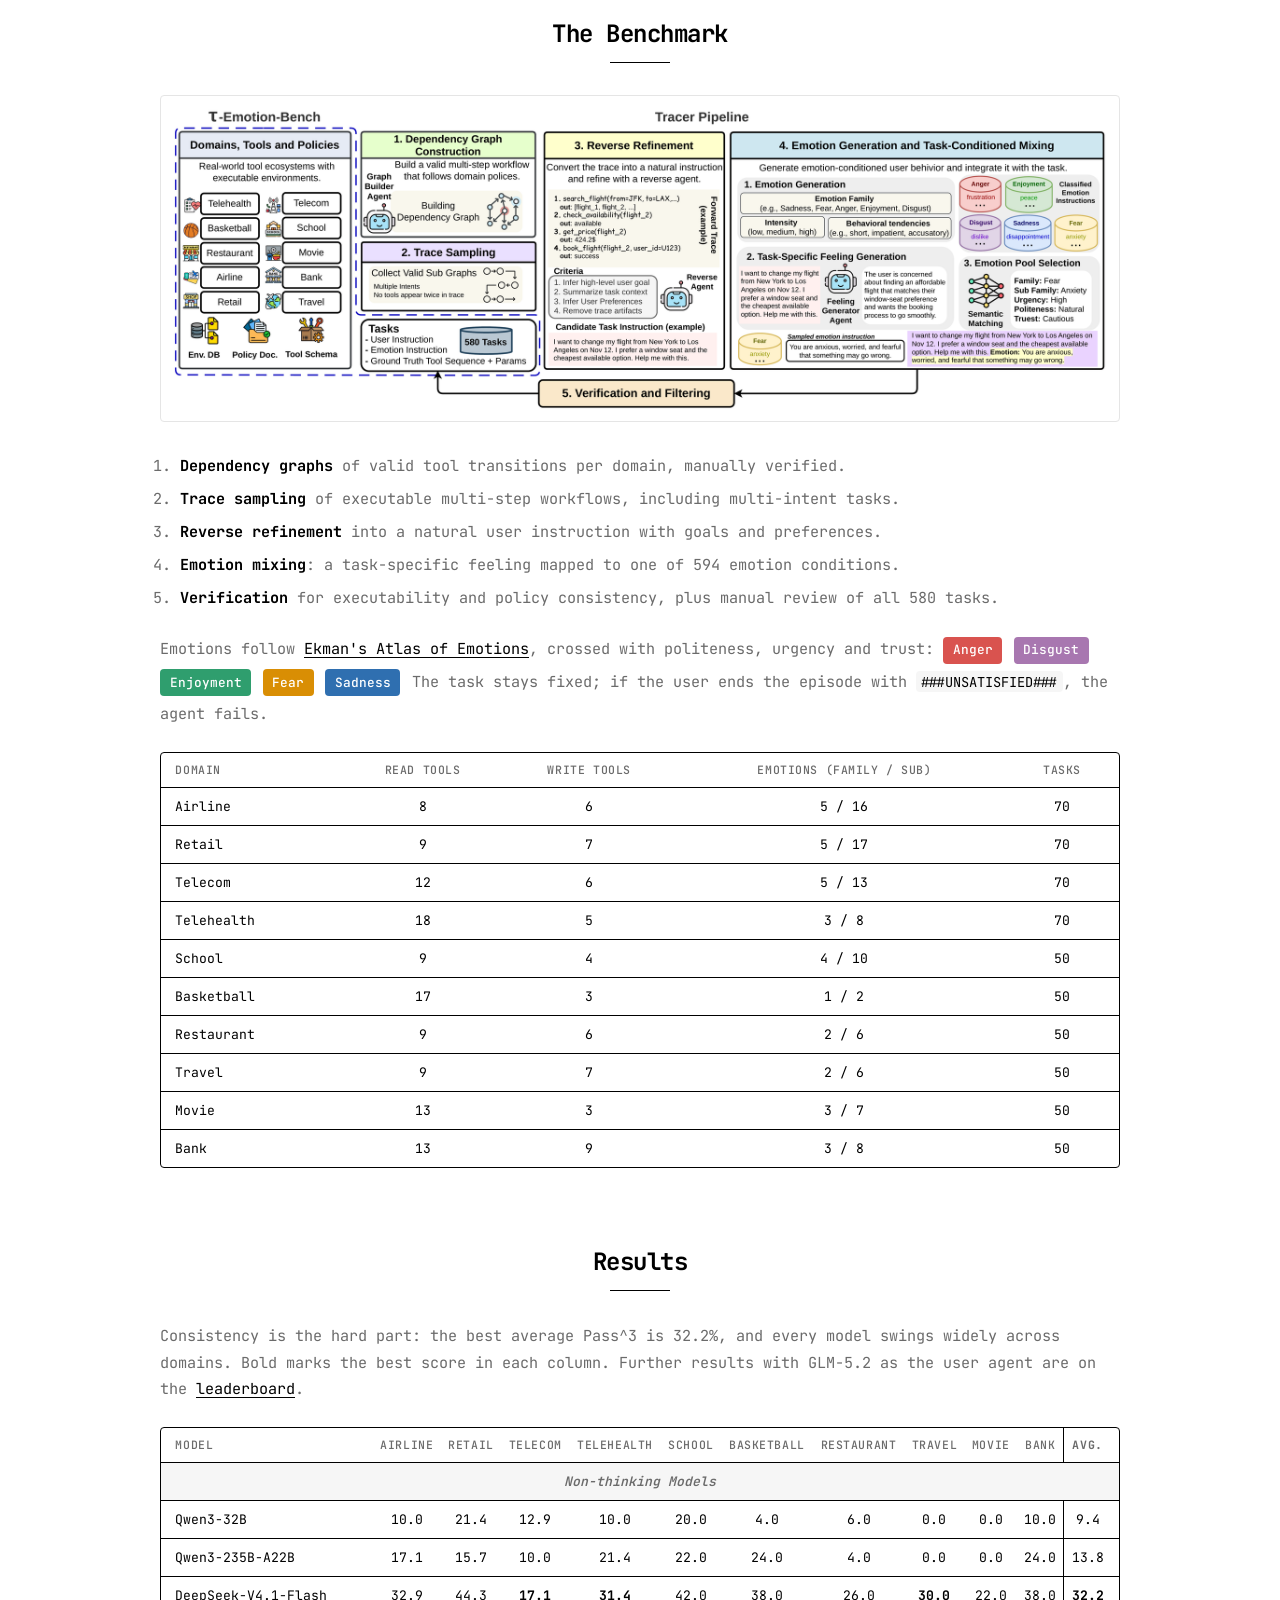
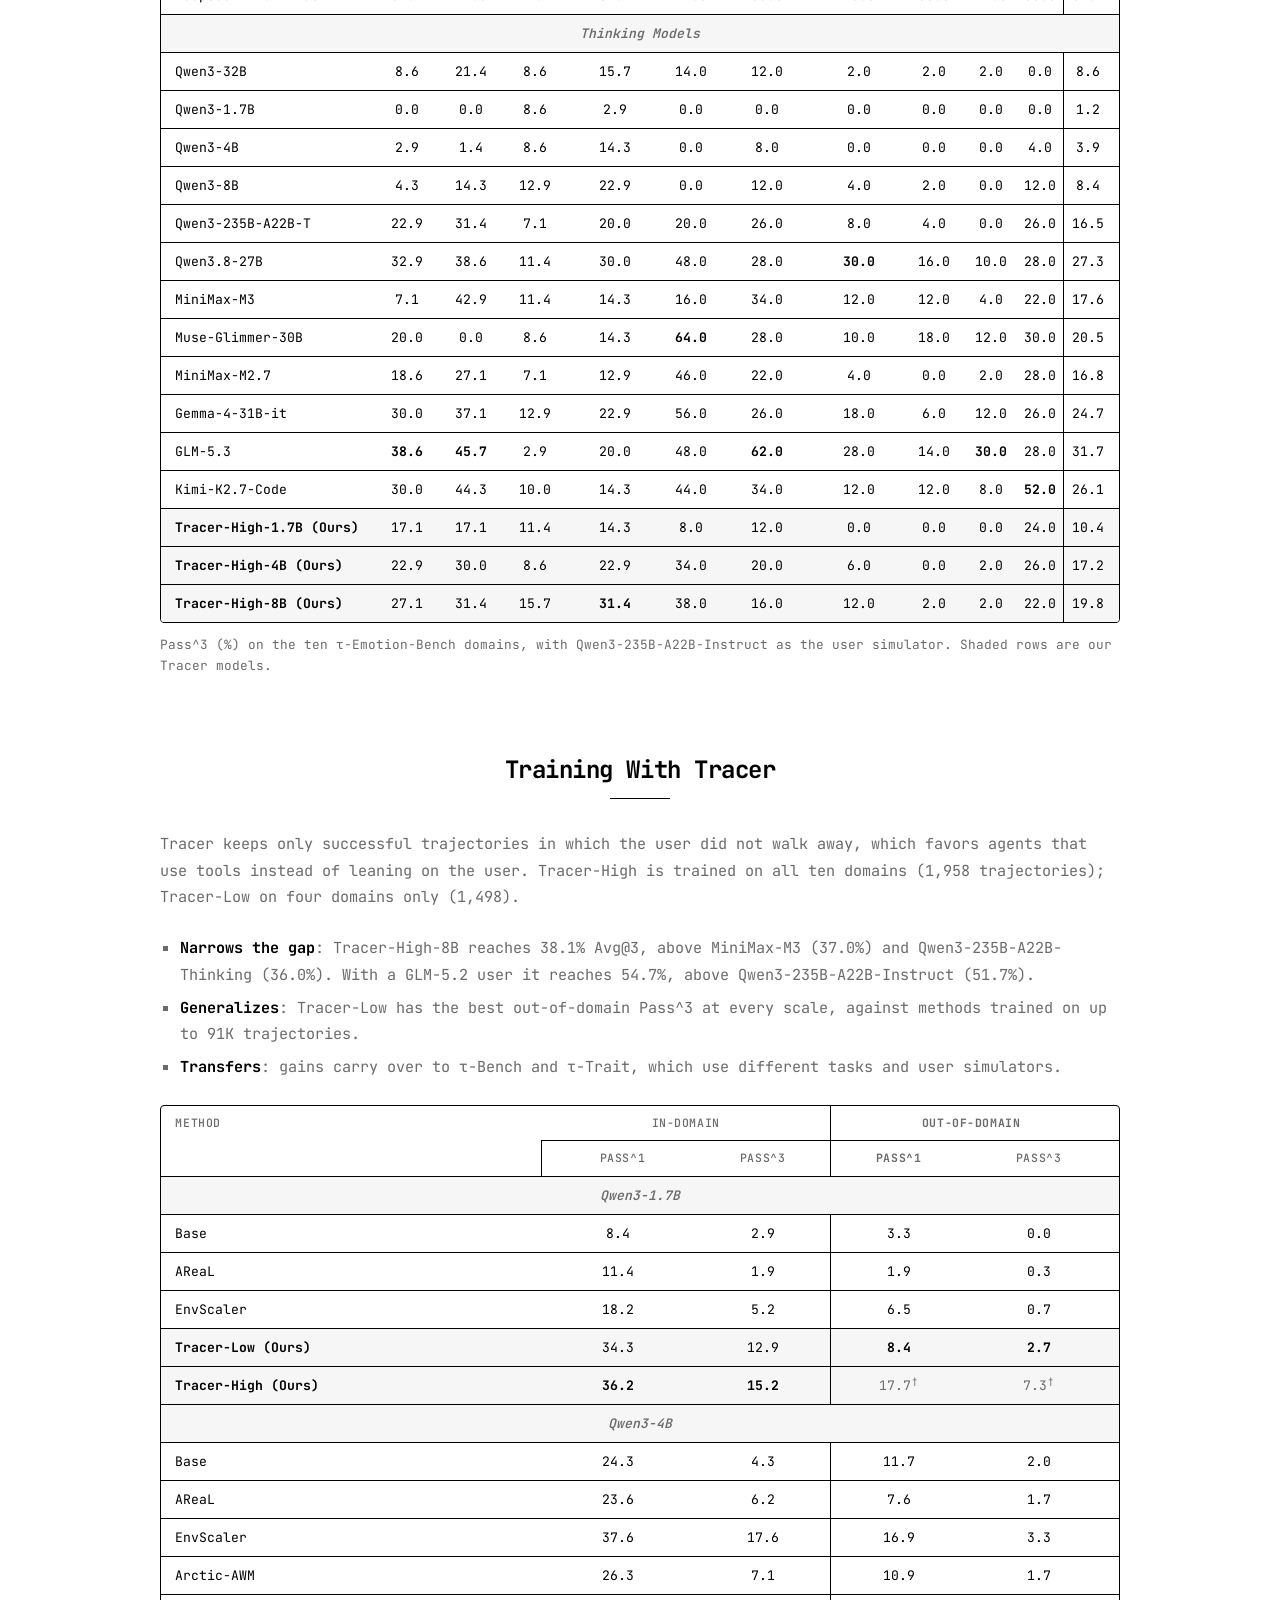
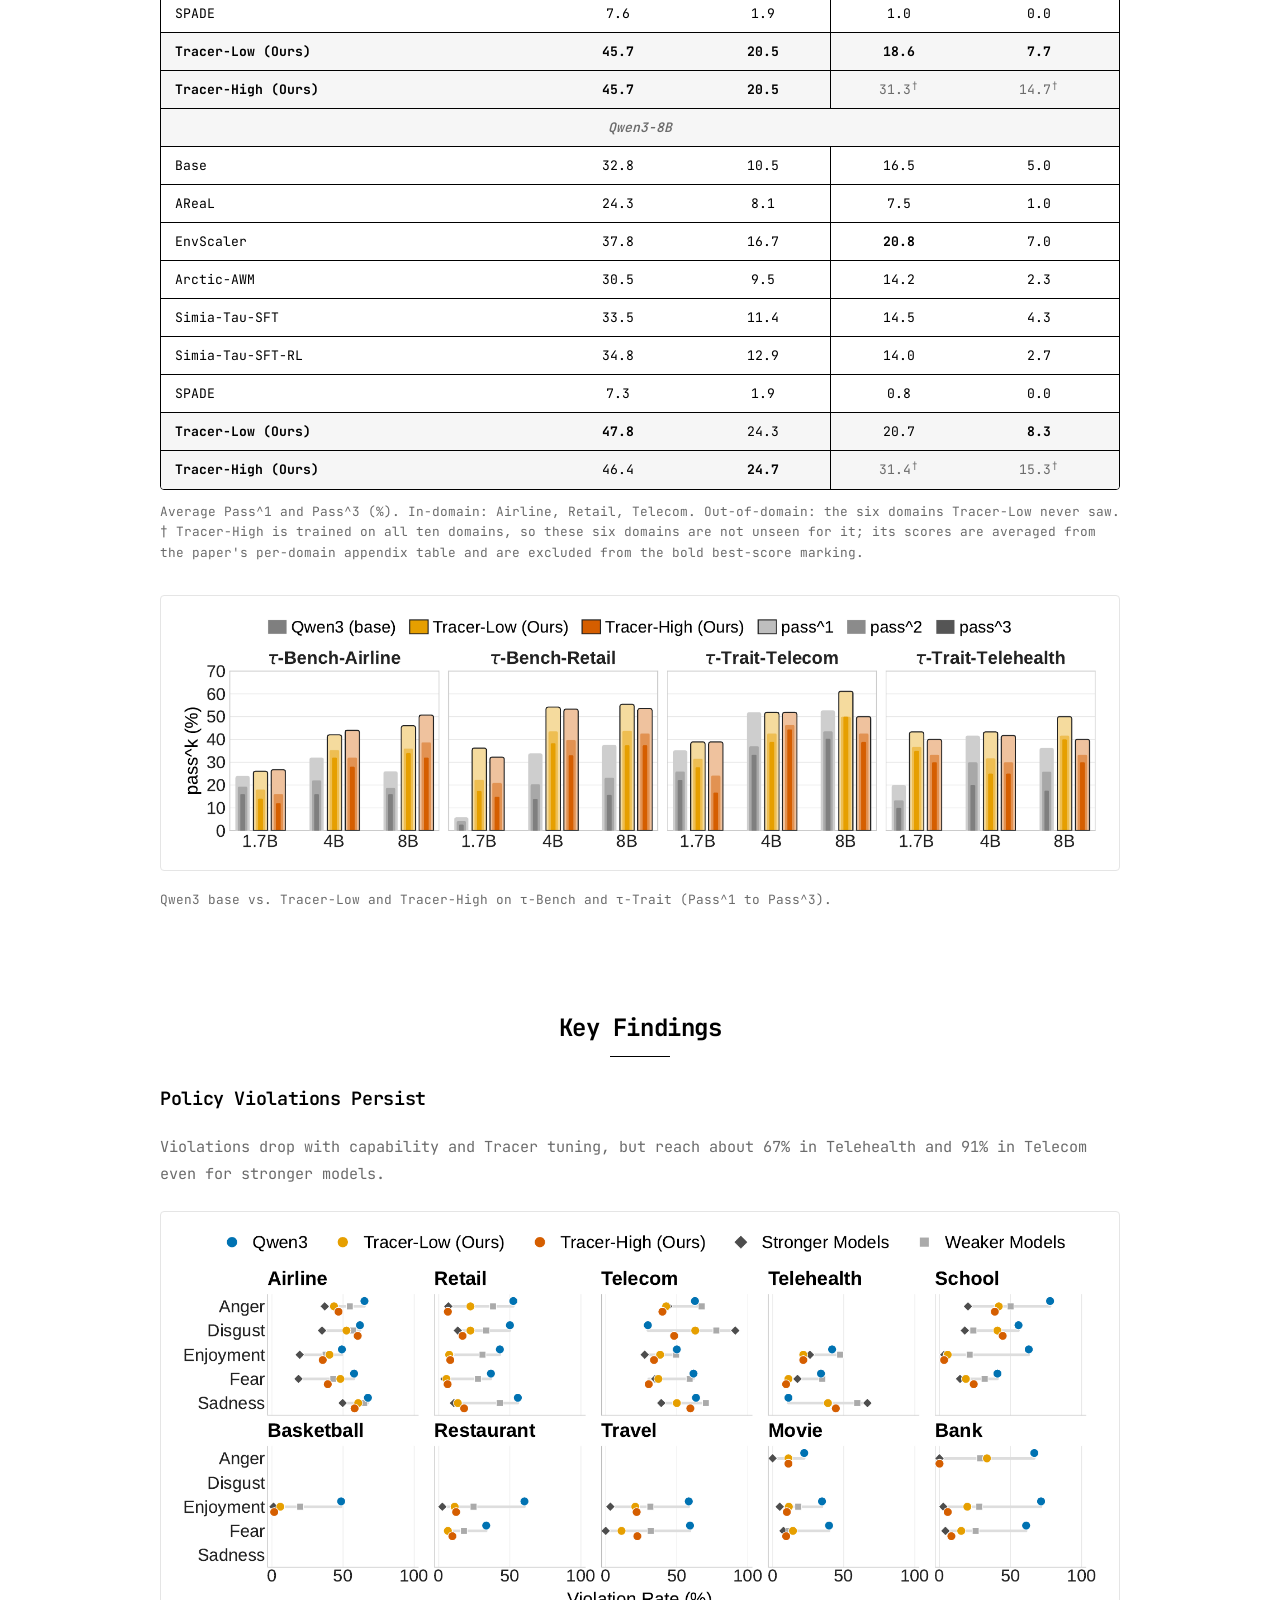
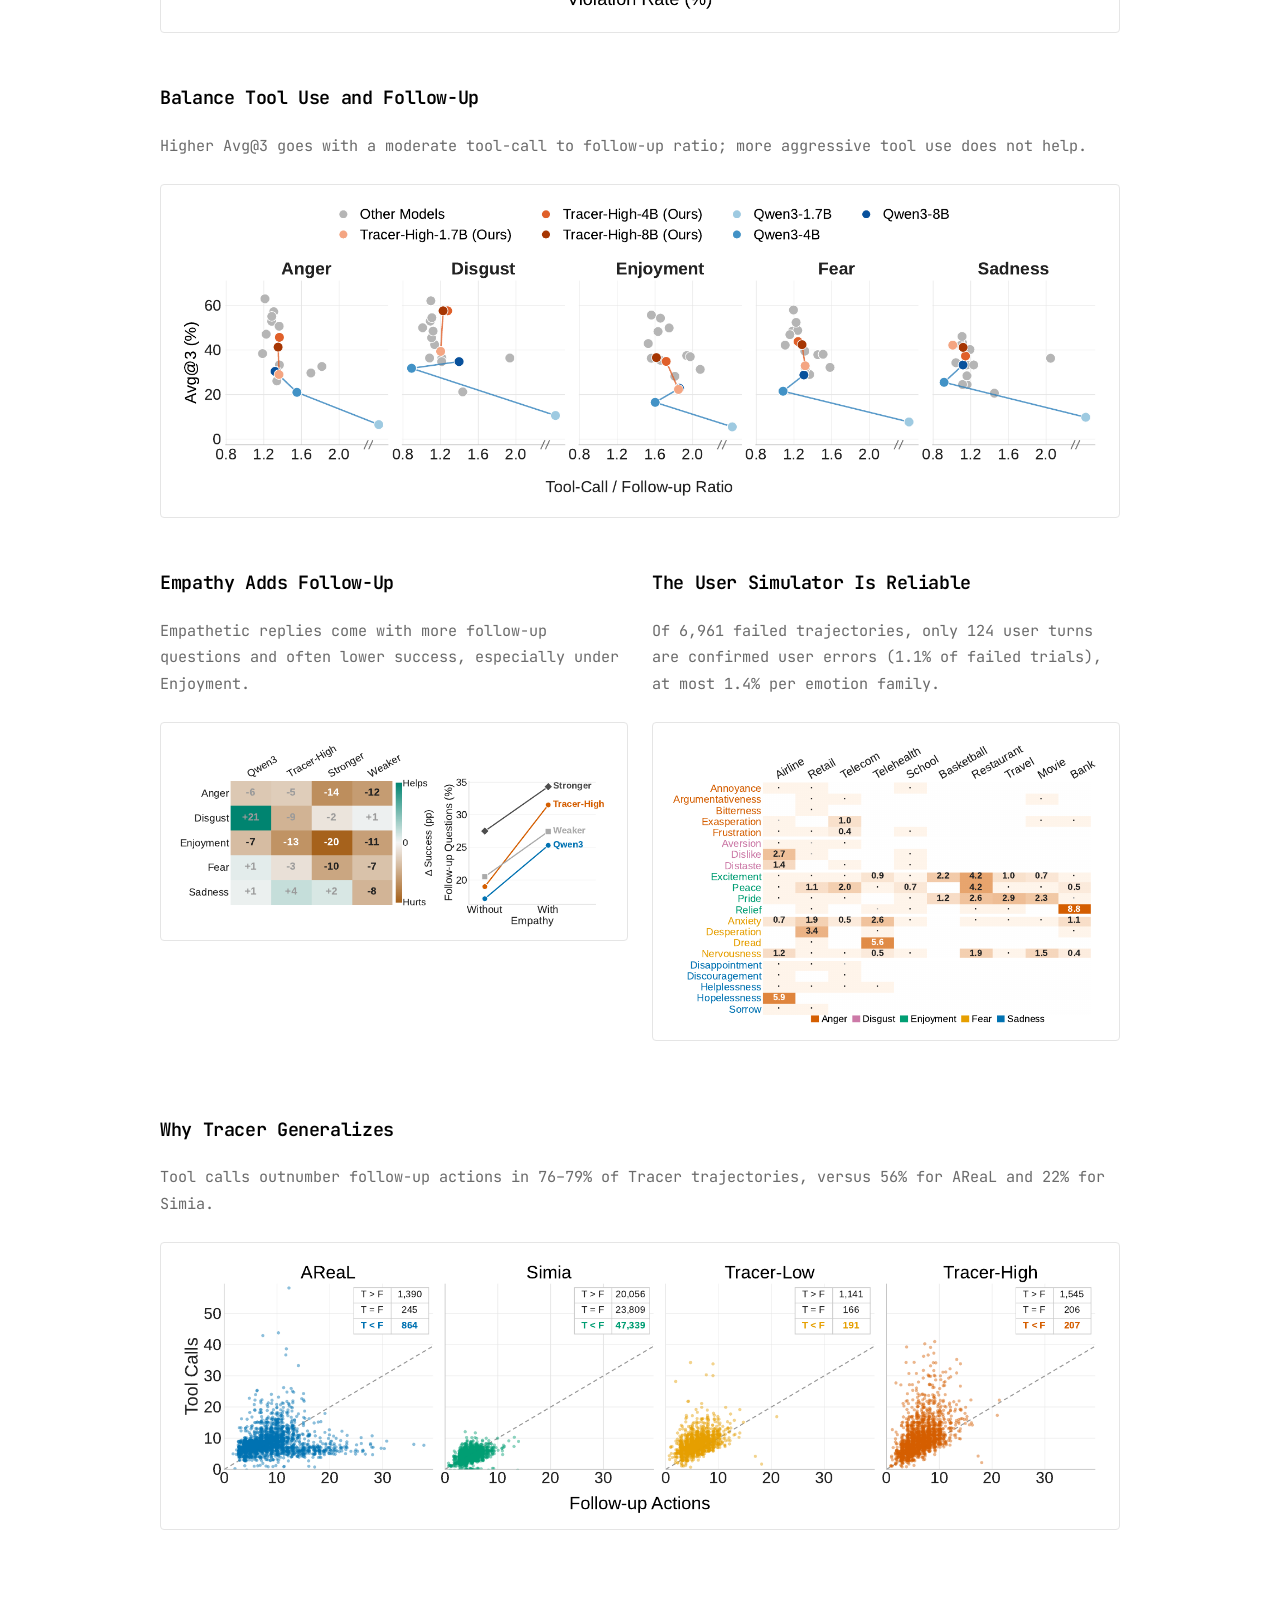
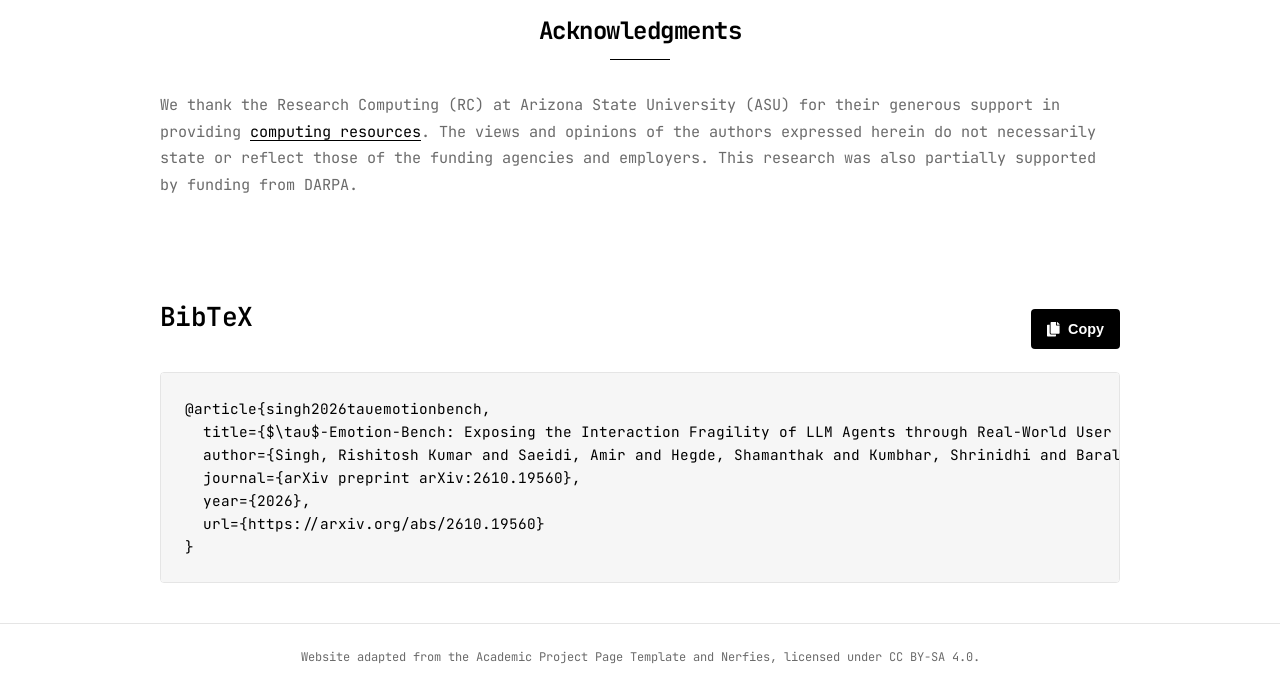
==== commit 6f4c4c15: "Name and link Ekman's Atlas of Emotions Co-Authored-By: Claude Opus 5.5 <noreply@anthropic.com>" ====
--- a/index.html
+++ b/index.html
@@ -254,7 +254,7 @@
       <li><b>Verification</b> for executability and policy consistency, plus manual review of all 580 tasks.</li>
     </ol>
     <p class="section-lead">
-      Emotions follow the Atlas of Emotions, crossed with politeness, urgency and trust:
+      Emotions follow <a href="https://atlasofemotions.org/" target="_blank" rel="noopener">Ekman's Atlas of Emotions</a>, crossed with politeness, urgency and trust:
       <span class="emotion-chip" style="background:#d9534f;">Anger</span>
       <span class="emotion-chip" style="background:#a877b0;">Disgust</span>
       <span class="emotion-chip" style="background:#2f9e6e;">Enjoyment</span>
